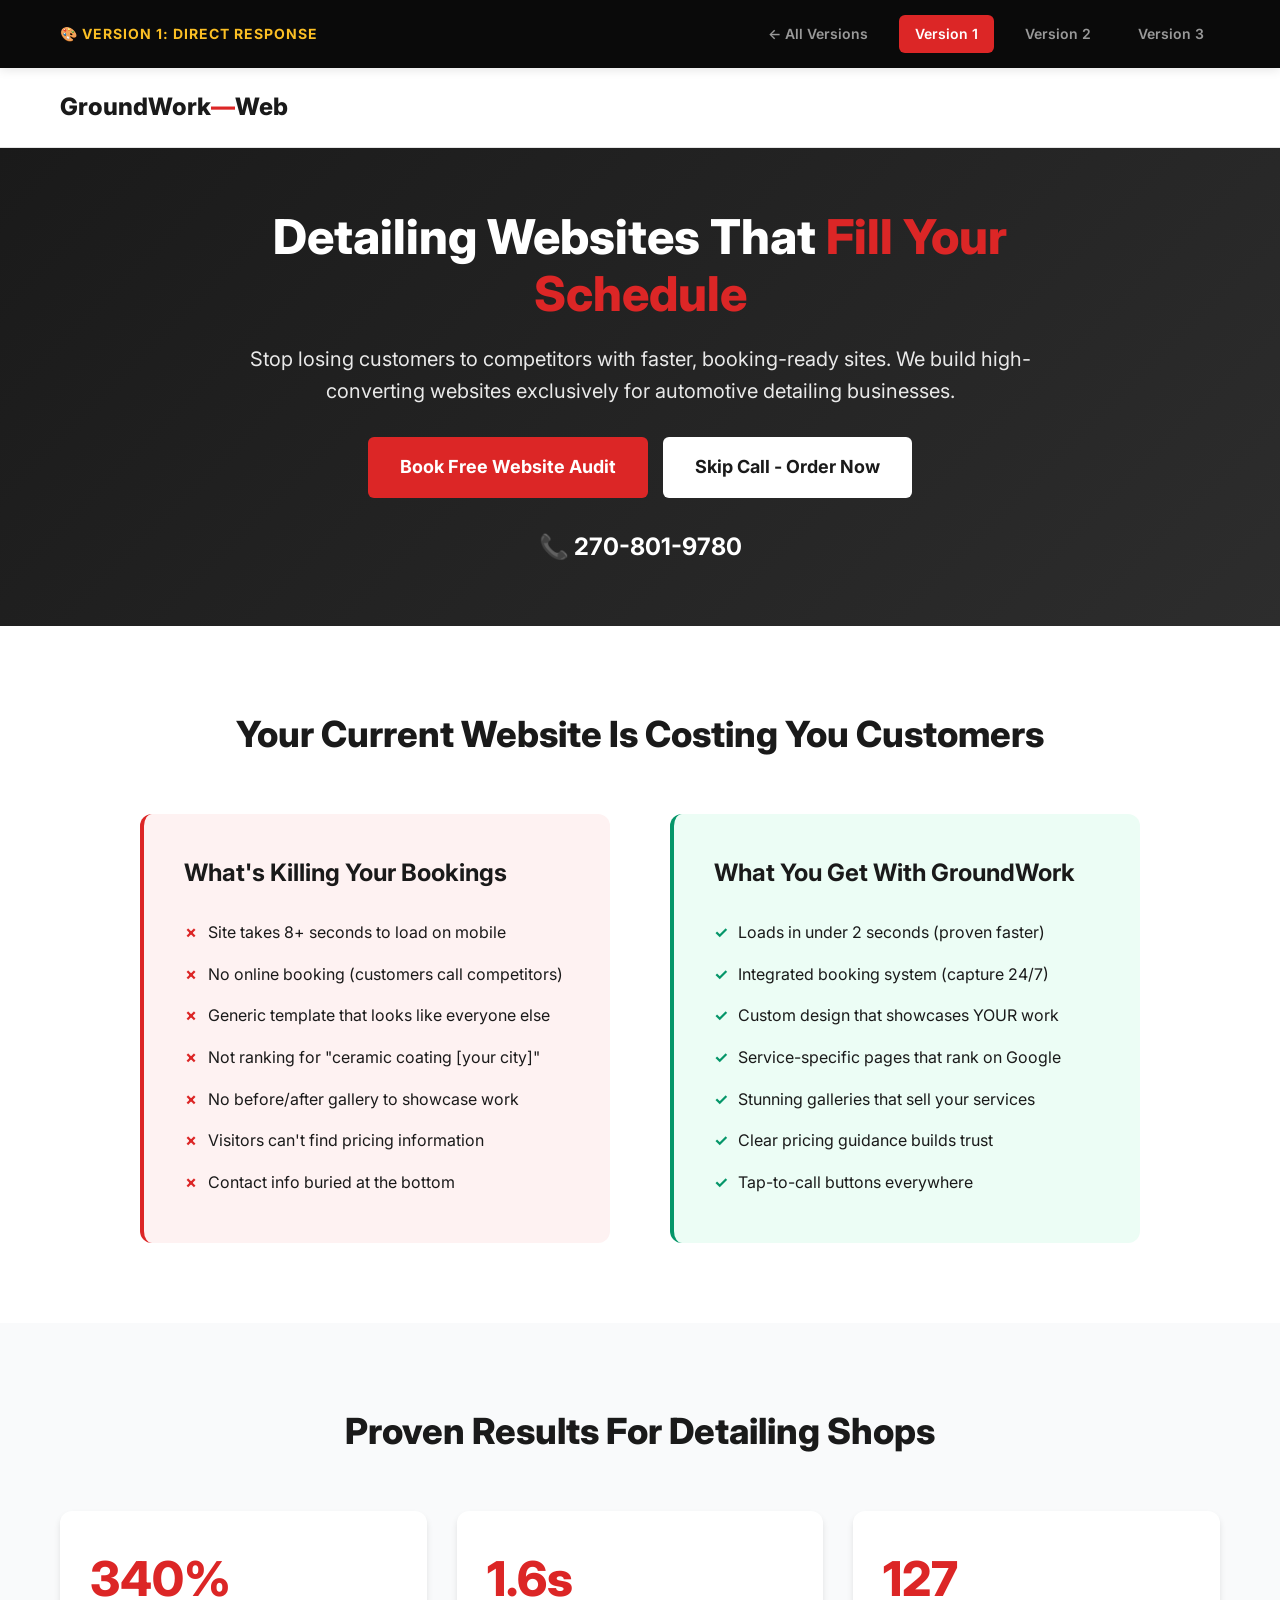
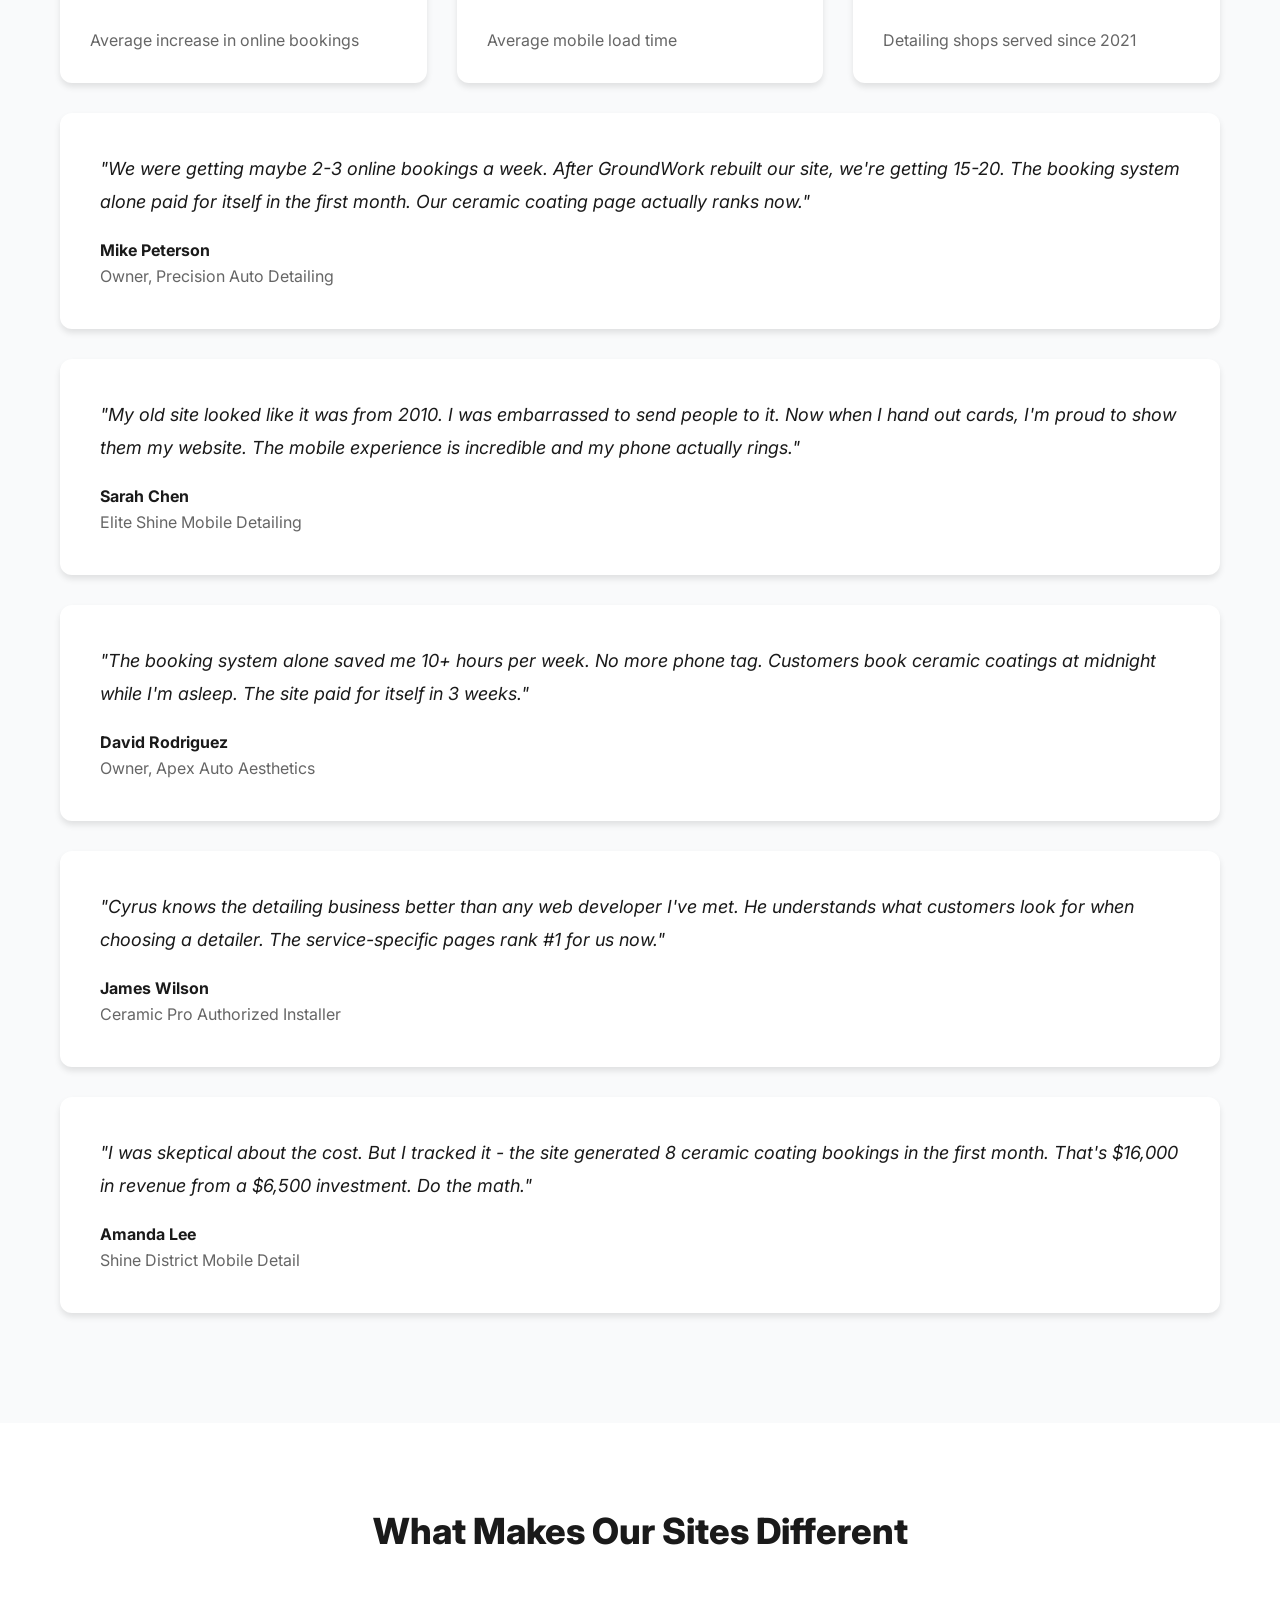
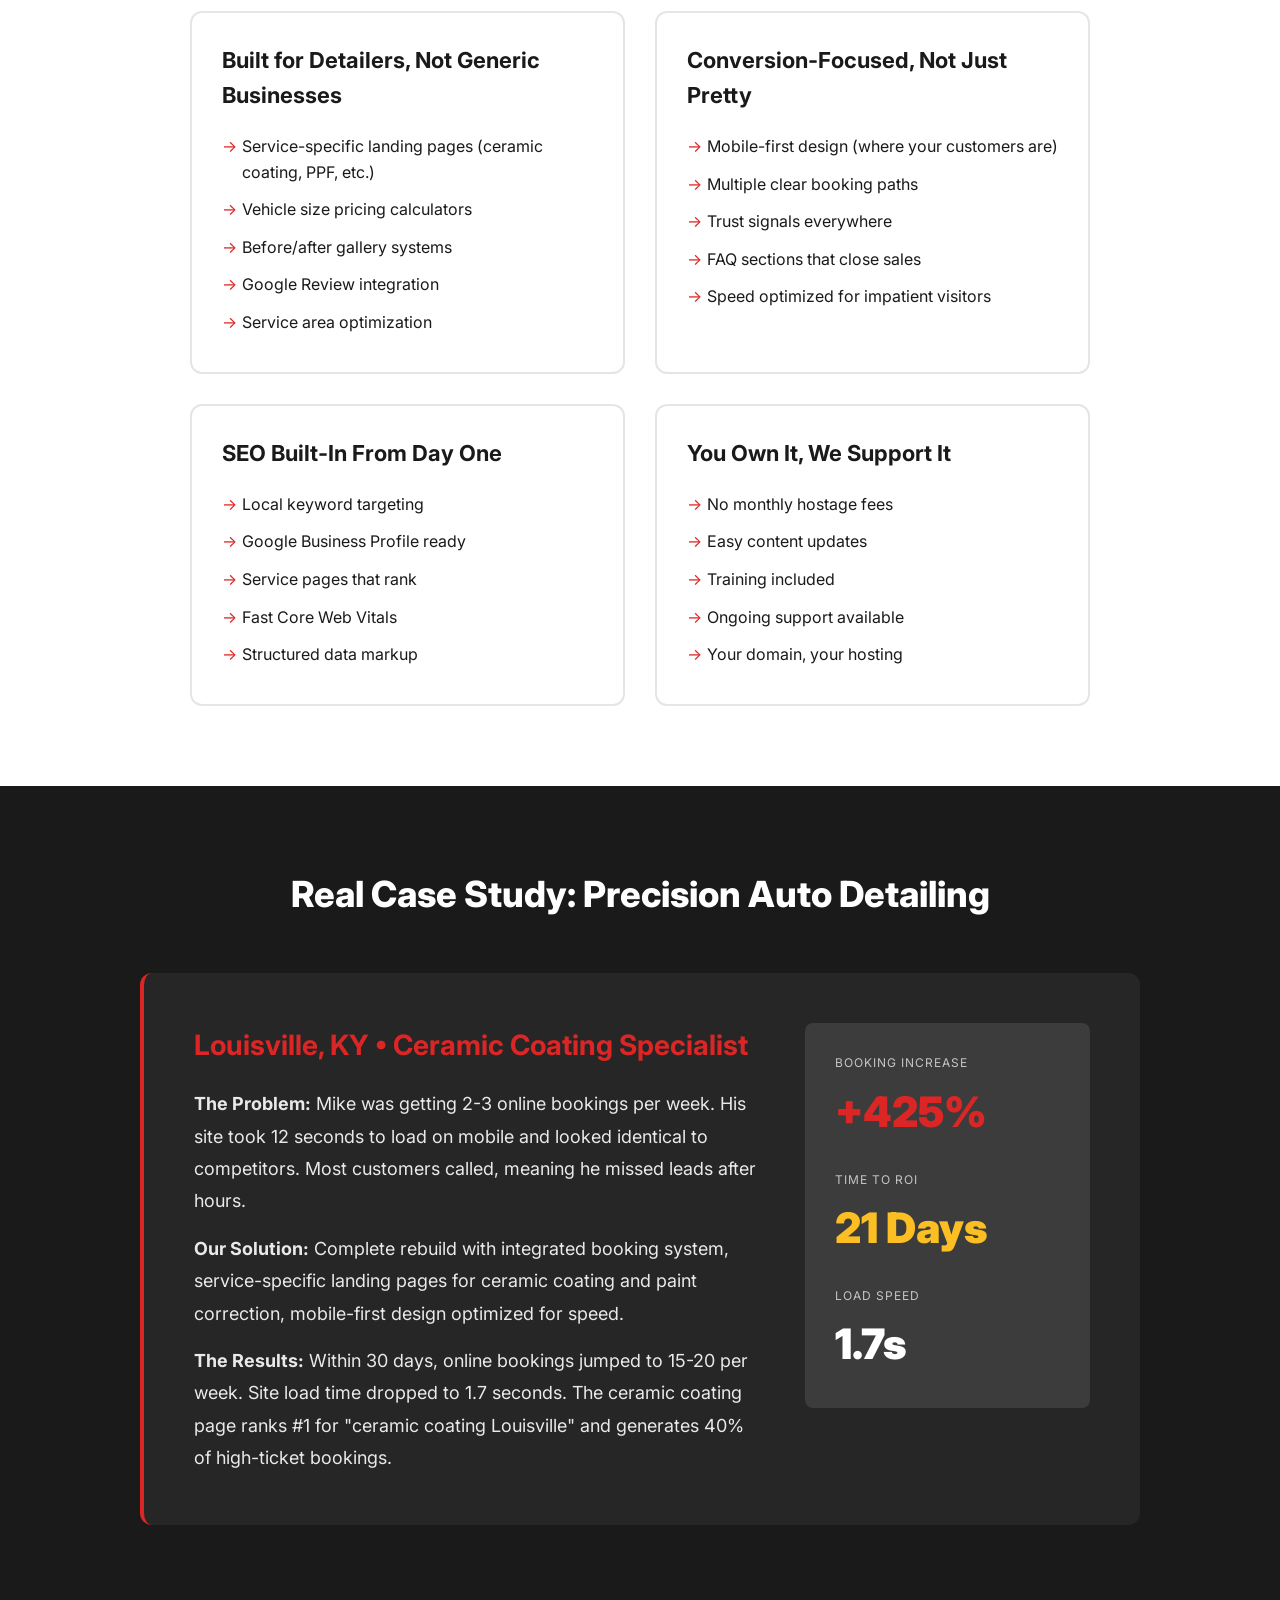
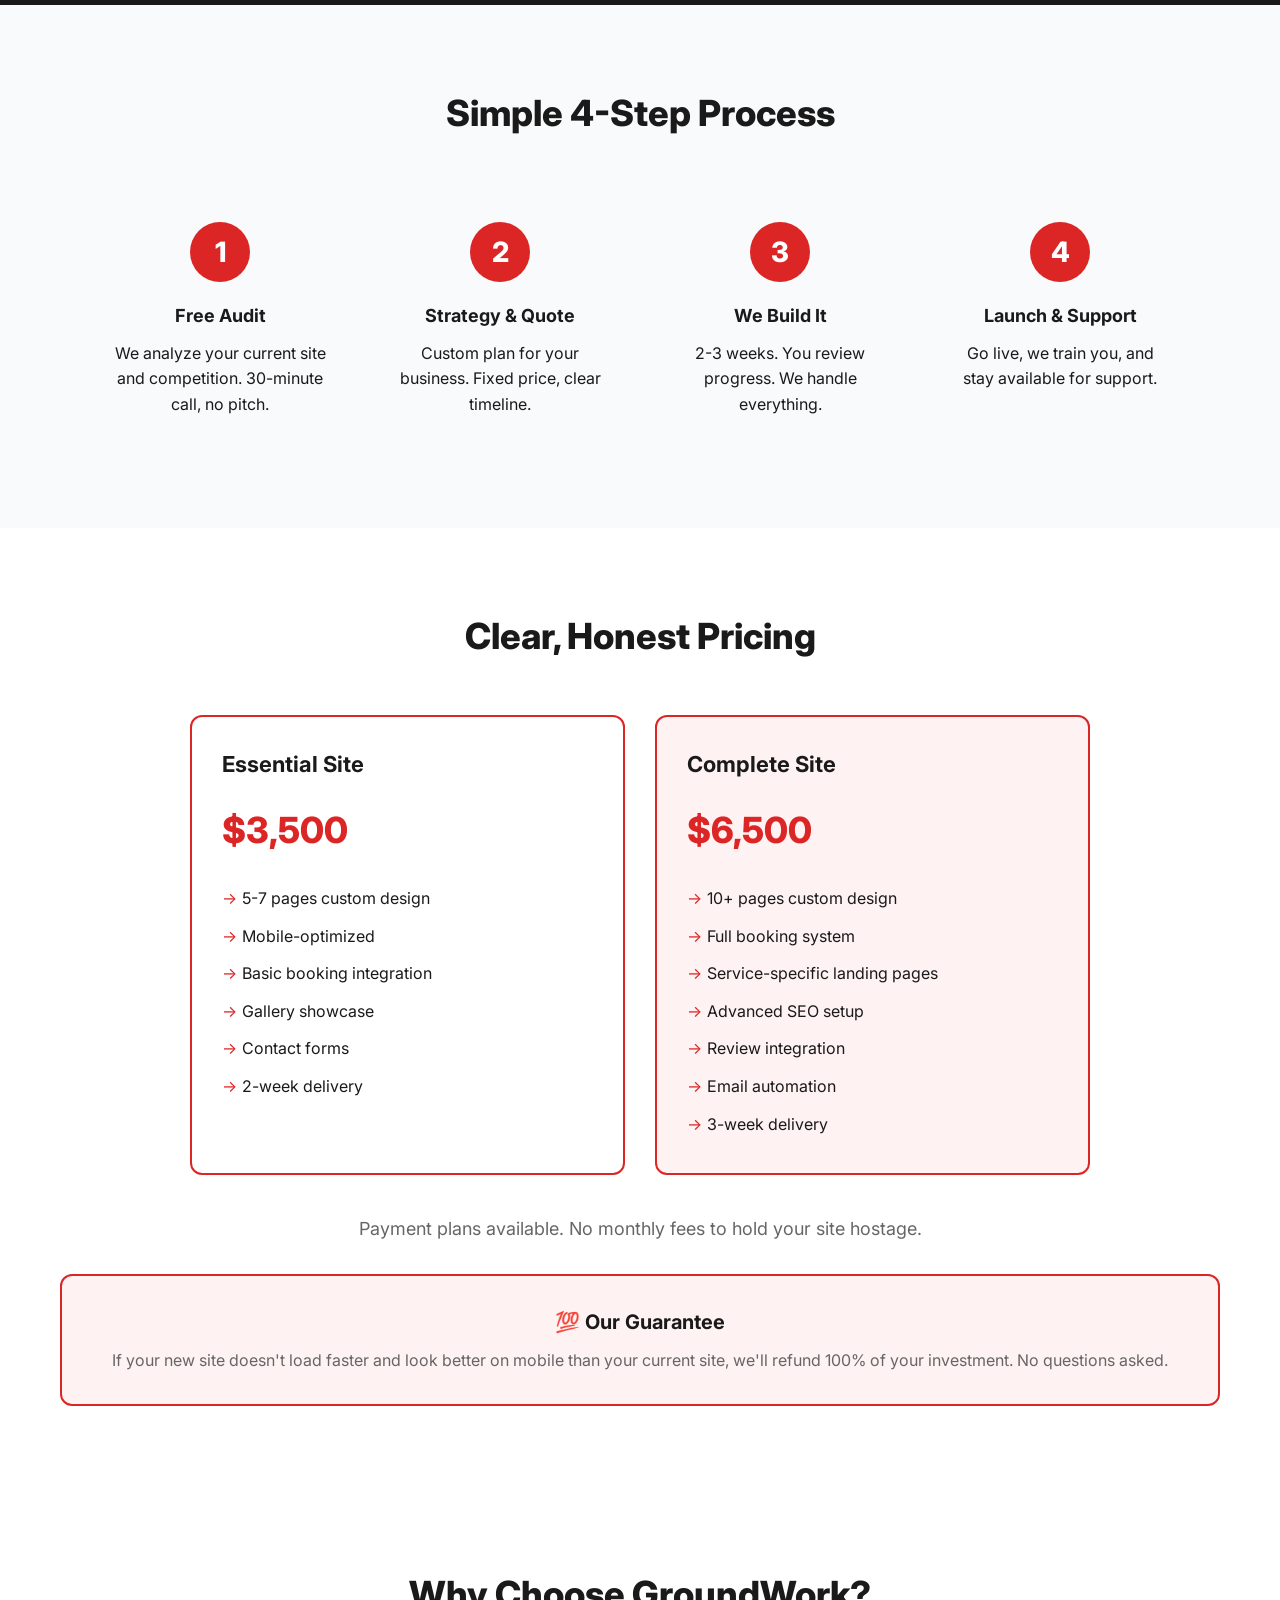
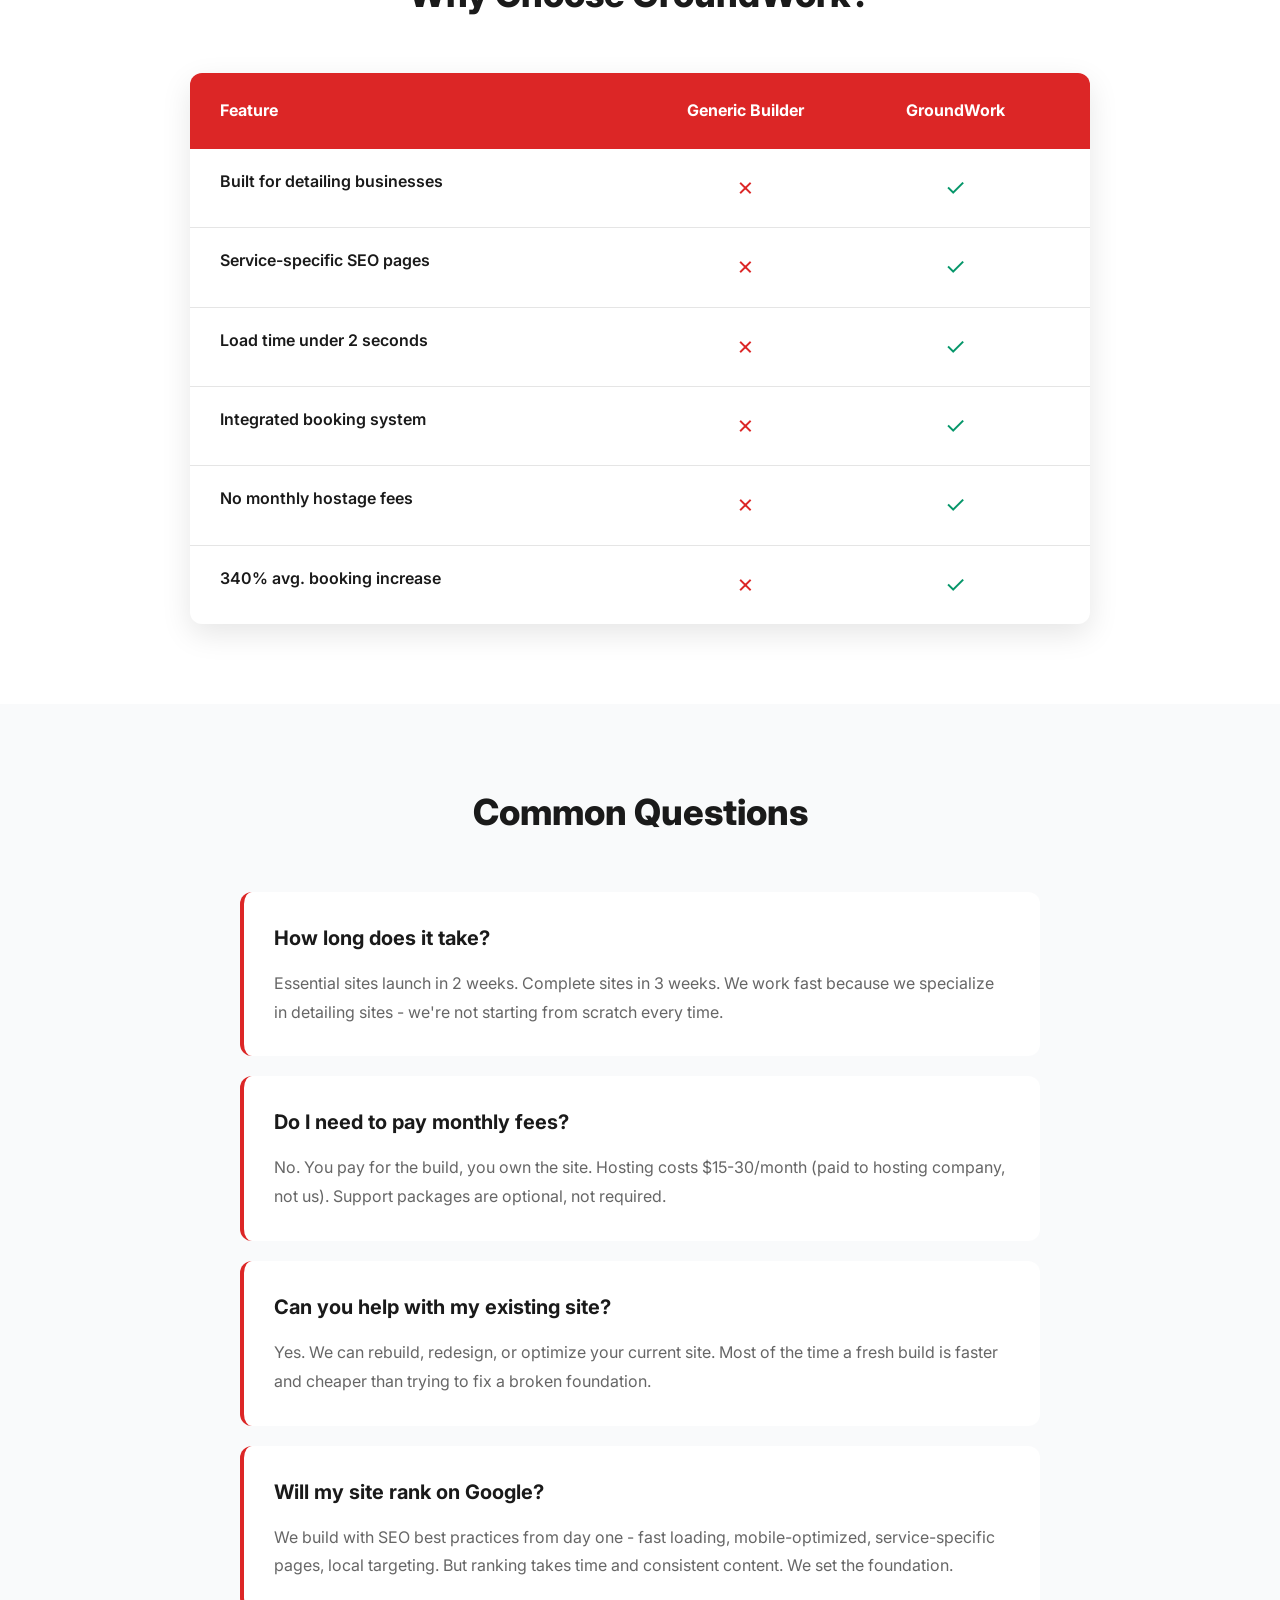
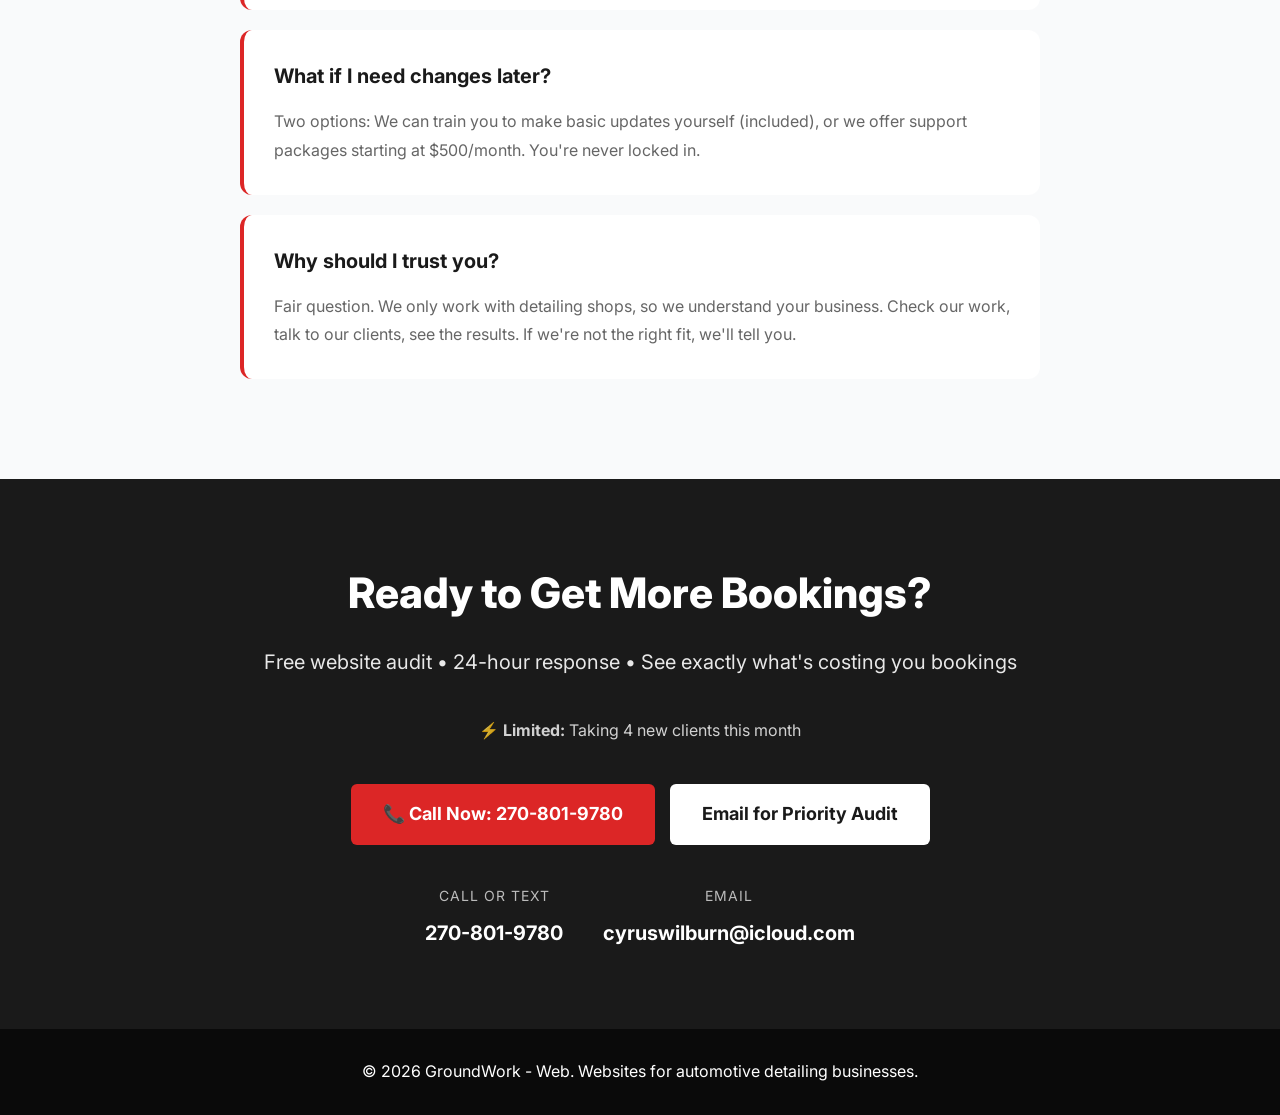
==== version1.html @ 47d6fbdb "Consolidate all three versions on main branch with navigation - Version selector landing page + vers" ====
<!DOCTYPE html>
<html lang="en">
<head>
    <meta charset="UTF-8">
    <meta name="viewport" content="width=device-width, initial-scale=1.0">
    <meta name="description" content="High-converting websites for automotive detailing businesses. Get more bookings, not just a pretty site. Proven results for detailing shops.">
    <title>GroundWork - Web | Websites That Fill Your Detailing Schedule</title>
    <link rel="preconnect" href="https://fonts.googleapis.com">
    <link rel="preconnect" href="https://fonts.gstatic.com" crossorigin>
    <link href="https://fonts.googleapis.com/css2?family=Inter:wght@400;600;700;800&display=swap" rel="stylesheet">
    <style>
        * {
            margin: 0;
            padding: 0;
            box-sizing: border-box;
        }
        
        body {
            font-family: 'Inter', -apple-system, BlinkMacSystemFont, sans-serif;
            line-height: 1.6;
            color: #1a1a1a;
            background: #ffffff;
        }
        
        .version-nav {
            background: #0a0a0a;
            padding: 15px 0;
            position: sticky;
            top: 0;
            z-index: 2000;
            box-shadow: 0 2px 10px rgba(0,0,0,0.1);
        }
        
        .version-nav-content {
            max-width: 1200px;
            margin: 0 auto;
            padding: 0 20px;
            display: flex;
            justify-content: space-between;
            align-items: center;
            flex-wrap: wrap;
            gap: 15px;
        }
        
        .version-label {
            color: #fbbf24;
            font-size: 14px;
            font-weight: 700;
            text-transform: uppercase;
            letter-spacing: 1px;
        }
        
        .version-links {
            display: flex;
            gap: 15px;
            flex-wrap: wrap;
        }
        
        .version-link {
            color: #999;
            text-decoration: none;
            font-size: 14px;
            font-weight: 600;
            padding: 8px 16px;
            border-radius: 6px;
            transition: all 0.2s;
        }
        
        .version-link:hover {
            color: white;
            background: rgba(255,255,255,0.1);
        }
        
        .version-link.active {
            color: white;
            background: #dc2626;
        }
        
        .container {
            max-width: 1200px;
            margin: 0 auto;
            padding: 0 20px;
        }
        
        .header {
            padding: 20px 0;
            border-bottom: 1px solid #e5e5e5;
        }
        
        .logo {
            font-size: 24px;
            font-weight: 800;
            color: #1a1a1a;
        }
        
        .logo span {
            color: #dc2626;
        }
        
        .hero {
            padding: 60px 0;
            background: linear-gradient(135deg, #1a1a1a 0%, #2d2d2d 100%);
            color: white;
        }
        
        .hero-content {
            max-width: 800px;
            margin: 0 auto;
            text-align: center;
        }
        
        .hero h1 {
            font-size: 48px;
            font-weight: 800;
            line-height: 1.2;
            margin-bottom: 20px;
        }
        
        .hero .highlight {
            color: #dc2626;
        }
        
        .hero p {
            font-size: 20px;
            margin-bottom: 30px;
            opacity: 0.9;
        }
        
        .cta-group {
            display: flex;
            gap: 15px;
            justify-content: center;
            flex-wrap: wrap;
            margin-bottom: 30px;
        }
        
        .btn {
            display: inline-block;
            padding: 16px 32px;
            font-size: 18px;
            font-weight: 700;
            text-decoration: none;
            border-radius: 6px;
            transition: transform 0.2s, box-shadow 0.2s;
            border: none;
            cursor: pointer;
        }
        
        .btn:hover {
            transform: translateY(-2px);
            box-shadow: 0 10px 25px rgba(0,0,0,0.2);
        }
        
        .btn-primary {
            background: #dc2626;
            color: white;
        }
        
        .btn-secondary {
            background: white;
            color: #1a1a1a;
        }
        
        .phone-cta {
            font-size: 24px;
            font-weight: 700;
            color: white;
            text-decoration: none;
            display: inline-flex;
            align-items: center;
            gap: 10px;
        }
        
        .phone-cta:hover {
            color: #dc2626;
        }
        
        .section {
            padding: 80px 0;
        }
        
        .section-gray {
            background: #f9fafb;
        }
        
        .section-title {
            font-size: 36px;
            font-weight: 800;
            text-align: center;
            margin-bottom: 50px;
        }
        
        .problem-outcome {
            display: grid;
            grid-template-columns: 1fr 1fr;
            gap: 60px;
            max-width: 1000px;
            margin: 0 auto;
        }
        
        .problem, .outcome {
            padding: 40px;
            border-radius: 12px;
        }
        
        .problem {
            background: #fef2f2;
            border-left: 4px solid #dc2626;
        }
        
        .outcome {
            background: #ecfdf5;
            border-left: 4px solid #059669;
        }
        
        .problem h3, .outcome h3 {
            font-size: 24px;
            margin-bottom: 20px;
        }
        
        .problem ul, .outcome ul {
            list-style: none;
        }
        
        .problem li, .outcome li {
            padding: 8px 0 8px 24px;
            position: relative;
        }
        
        .problem li:before {
            content: "✗";
            position: absolute;
            left: 0;
            color: #dc2626;
            font-weight: 700;
        }
        
        .outcome li:before {
            content: "✓";
            position: absolute;
            left: 0;
            color: #059669;
            font-weight: 700;
        }
        
        .proof-grid {
            display: grid;
            grid-template-columns: repeat(3, 1fr);
            gap: 30px;
        }
        
        .proof-card {
            background: white;
            padding: 30px;
            border-radius: 12px;
            box-shadow: 0 4px 6px rgba(0,0,0,0.1);
        }
        
        .proof-stat {
            font-size: 48px;
            font-weight: 800;
            color: #dc2626;
            margin-bottom: 10px;
        }
        
        .proof-label {
            font-size: 16px;
            color: #666;
        }
        
        .testimonial {
            background: white;
            padding: 40px;
            border-radius: 12px;
            margin: 30px 0;
            box-shadow: 0 4px 6px rgba(0,0,0,0.1);
        }
        
        .testimonial-text {
            font-size: 18px;
            font-style: italic;
            margin-bottom: 20px;
            line-height: 1.8;
        }
        
        .testimonial-author {
            font-weight: 700;
        }
        
        .testimonial-role {
            color: #666;
        }
        
        .service-grid {
            display: grid;
            grid-template-columns: repeat(2, 1fr);
            gap: 30px;
            max-width: 900px;
            margin: 0 auto;
        }
        
        .service-item {
            padding: 30px;
            background: white;
            border-radius: 12px;
            border: 2px solid #e5e5e5;
        }
        
        .service-item h3 {
            font-size: 22px;
            margin-bottom: 15px;
        }
        
        .service-item ul {
            list-style: none;
        }
        
        .service-item li {
            padding: 6px 0 6px 20px;
            position: relative;
        }
        
        .service-item li:before {
            content: "→";
            position: absolute;
            left: 0;
            color: #dc2626;
        }
        
        .process {
            display: grid;
            grid-template-columns: repeat(4, 1fr);
            gap: 20px;
            max-width: 1100px;
            margin: 0 auto;
        }
        
        .process-step {
            text-align: center;
            padding: 30px 20px;
        }
        
        .process-number {
            width: 60px;
            height: 60px;
            background: #dc2626;
            color: white;
            border-radius: 50%;
            display: flex;
            align-items: center;
            justify-content: center;
            font-size: 28px;
            font-weight: 800;
            margin: 0 auto 20px;
        }
        
        .process-step h4 {
            font-size: 18px;
            margin-bottom: 10px;
        }
        
        .faq {
            max-width: 800px;
            margin: 0 auto;
        }
        
        .faq-item {
            background: white;
            padding: 30px;
            margin-bottom: 20px;
            border-radius: 12px;
            border-left: 4px solid #dc2626;
        }
        
        .faq-question {
            font-size: 20px;
            font-weight: 700;
            margin-bottom: 15px;
        }
        
        .faq-answer {
            color: #666;
            line-height: 1.8;
        }
        
        .final-cta {
            background: #1a1a1a;
            color: white;
            text-align: center;
            padding: 80px 20px;
        }
        
        .final-cta h2 {
            font-size: 42px;
            font-weight: 800;
            margin-bottom: 20px;
        }
        
        .final-cta p {
            font-size: 20px;
            margin-bottom: 40px;
            opacity: 0.9;
        }
        
        .contact-options {
            display: flex;
            gap: 40px;
            justify-content: center;
            flex-wrap: wrap;
            margin-top: 40px;
        }
        
        .contact-option {
            text-align: center;
        }
        
        .contact-option-label {
            font-size: 14px;
            text-transform: uppercase;
            letter-spacing: 1px;
            opacity: 0.7;
            margin-bottom: 10px;
        }
        
        .contact-option-value {
            font-size: 20px;
            font-weight: 700;
        }
        
        .contact-option-value a {
            color: white;
            text-decoration: none;
        }
        
        .contact-option-value a:hover {
            color: #dc2626;
        }
        
        footer {
            background: #0a0a0a;
            color: white;
            text-align: center;
            padding: 30px 20px;
        }
        
        @media (max-width: 768px) {
            .hero h1 {
                font-size: 32px;
            }
            
            .hero p {
                font-size: 18px;
            }
            
            .problem-outcome {
                grid-template-columns: 1fr;
                gap: 30px;
            }
            
            .proof-grid {
                grid-template-columns: 1fr;
            }
            
            .service-grid {
                grid-template-columns: 1fr;
            }
            
            .process {
                grid-template-columns: 1fr;
            }
            
            .cta-group {
                flex-direction: column;
            }
            
            .btn {
                width: 100%;
            }
            
            .phone-cta {
                font-size: 20px;
            }
            
            .contact-options {
                flex-direction: column;
                gap: 30px;
            }
        }
    </style>
</head>
<body>
    <nav class="version-nav">
        <div class="version-nav-content">
            <div class="version-label">🎨 Version 1: Direct Response</div>
            <div class="version-links">
                <a href="index.html" class="version-link">← All Versions</a>
                <a href="version1.html" class="version-link active">Version 1</a>
                <a href="version2.html" class="version-link">Version 2</a>
                <a href="version3.html" class="version-link">Version 3</a>
            </div>
        </div>
    </nav>
    
    <header class="header">
        <div class="container">
            <div class="logo">GroundWork<span>—</span>Web</div>
        </div>
    </header>

    <section class="hero">
        <div class="hero-content">
            <h1>Detailing Websites That <span class="highlight">Fill Your Schedule</span></h1>
            <p>Stop losing customers to competitors with faster, booking-ready sites. We build high-converting websites exclusively for automotive detailing businesses.</p>
            
            <div class="cta-group">
                <a href="#contact" class="btn btn-primary">Book Free Website Audit</a>
                <a href="#pricing" class="btn btn-secondary">Skip Call - Order Now</a>
            </div>
            
            <a href="tel:2708019780" class="phone-cta">
                📞 270-801-9780
            </a>
        </div>
    </section>

    <section class="section">
        <div class="container">
            <h2 class="section-title">Your Current Website Is Costing You Customers</h2>
            <div class="problem-outcome">
                <div class="problem">
                    <h3>What's Killing Your Bookings</h3>
                    <ul>
                        <li>Site takes 8+ seconds to load on mobile</li>
                        <li>No online booking (customers call competitors)</li>
                        <li>Generic template that looks like everyone else</li>
                        <li>Not ranking for "ceramic coating [your city]"</li>
                        <li>No before/after gallery to showcase work</li>
                        <li>Visitors can't find pricing information</li>
                        <li>Contact info buried at the bottom</li>
                    </ul>
                </div>
                <div class="outcome">
                    <h3>What You Get With GroundWork</h3>
                    <ul>
                        <li>Loads in under 2 seconds (proven faster)</li>
                        <li>Integrated booking system (capture 24/7)</li>
                        <li>Custom design that showcases YOUR work</li>
                        <li>Service-specific pages that rank on Google</li>
                        <li>Stunning galleries that sell your services</li>
                        <li>Clear pricing guidance builds trust</li>
                        <li>Tap-to-call buttons everywhere</li>
                    </ul>
                </div>
            </div>
        </div>
    </section>

    <section class="section section-gray">
        <div class="container">
            <h2 class="section-title">Proven Results For Detailing Shops</h2>
            <div class="proof-grid">
                <div class="proof-card">
                    <div class="proof-stat">340%</div>
                    <div class="proof-label">Average increase in online bookings</div>
                </div>
                <div class="proof-card">
                    <div class="proof-stat">1.6s</div>
                    <div class="proof-label">Average mobile load time</div>
                </div>
                <div class="proof-card">
                    <div class="proof-stat">127</div>
                    <div class="proof-label">Detailing shops served since 2021</div>
                </div>
            </div>
            
            <div class="testimonial">
                <div class="testimonial-text">
                    "We were getting maybe 2-3 online bookings a week. After GroundWork rebuilt our site, we're getting 15-20. The booking system alone paid for itself in the first month. Our ceramic coating page actually ranks now."
                </div>
                <div class="testimonial-author">Mike Peterson</div>
                <div class="testimonial-role">Owner, Precision Auto Detailing</div>
            </div>
            
            <div class="testimonial">
                <div class="testimonial-text">
                    "My old site looked like it was from 2010. I was embarrassed to send people to it. Now when I hand out cards, I'm proud to show them my website. The mobile experience is incredible and my phone actually rings."
                </div>
                <div class="testimonial-author">Sarah Chen</div>
                <div class="testimonial-role">Elite Shine Mobile Detailing</div>
            </div>
            
            <div class="testimonial">
                <div class="testimonial-text">
                    "The booking system alone saved me 10+ hours per week. No more phone tag. Customers book ceramic coatings at midnight while I'm asleep. The site paid for itself in 3 weeks."
                </div>
                <div class="testimonial-author">David Rodriguez</div>
                <div class="testimonial-role">Owner, Apex Auto Aesthetics</div>
            </div>
            
            <div class="testimonial">
                <div class="testimonial-text">
                    "Cyrus knows the detailing business better than any web developer I've met. He understands what customers look for when choosing a detailer. The service-specific pages rank #1 for us now."
                </div>
                <div class="testimonial-author">James Wilson</div>
                <div class="testimonial-role">Ceramic Pro Authorized Installer</div>
            </div>
            
            <div class="testimonial">
                <div class="testimonial-text">
                    "I was skeptical about the cost. But I tracked it - the site generated 8 ceramic coating bookings in the first month. That's $16,000 in revenue from a $6,500 investment. Do the math."
                </div>
                <div class="testimonial-author">Amanda Lee</div>
                <div class="testimonial-role">Shine District Mobile Detail</div>
            </div>
        </div>
    </section>

    <section class="section">
        <div class="container">
            <h2 class="section-title">What Makes Our Sites Different</h2>
            <div class="service-grid">
                <div class="service-item">
                    <h3>Built for Detailers, Not Generic Businesses</h3>
                    <ul>
                        <li>Service-specific landing pages (ceramic coating, PPF, etc.)</li>
                        <li>Vehicle size pricing calculators</li>
                        <li>Before/after gallery systems</li>
                        <li>Google Review integration</li>
                        <li>Service area optimization</li>
                    </ul>
                </div>
                <div class="service-item">
                    <h3>Conversion-Focused, Not Just Pretty</h3>
                    <ul>
                        <li>Mobile-first design (where your customers are)</li>
                        <li>Multiple clear booking paths</li>
                        <li>Trust signals everywhere</li>
                        <li>FAQ sections that close sales</li>
                        <li>Speed optimized for impatient visitors</li>
                    </ul>
                </div>
                <div class="service-item">
                    <h3>SEO Built-In From Day One</h3>
                    <ul>
                        <li>Local keyword targeting</li>
                        <li>Google Business Profile ready</li>
                        <li>Service pages that rank</li>
                        <li>Fast Core Web Vitals</li>
                        <li>Structured data markup</li>
                    </ul>
                </div>
                <div class="service-item">
                    <h3>You Own It, We Support It</h3>
                    <ul>
                        <li>No monthly hostage fees</li>
                        <li>Easy content updates</li>
                        <li>Training included</li>
                        <li>Ongoing support available</li>
                        <li>Your domain, your hosting</li>
                    </ul>
                </div>
            </div>
        </div>
    </section>

    <section class="section" style="background: #1a1a1a; color: white;">
        <div class="container">
            <h2 class="section-title" style="color: white;">Real Case Study: Precision Auto Detailing</h2>
            <div style="max-width: 1000px; margin: 0 auto;">
                <div style="background: rgba(255,255,255,0.05); padding: 50px; border-radius: 12px; border-left: 4px solid #dc2626;">
                    <div style="display: grid; grid-template-columns: 2fr 1fr; gap: 40px; align-items: start;">
                        <div>
                            <h3 style="font-size: 28px; margin-bottom: 20px; color: #dc2626;">Louisville, KY • Ceramic Coating Specialist</h3>
                            <p style="font-size: 18px; line-height: 1.8; margin-bottom: 15px; opacity: 0.9;">
                                <strong style="color: white;">The Problem:</strong> Mike was getting 2-3 online bookings per week. His site took 12 seconds to load on mobile and looked identical to competitors. Most customers called, meaning he missed leads after hours.
                            </p>
                            <p style="font-size: 18px; line-height: 1.8; margin-bottom: 15px; opacity: 0.9;">
                                <strong style="color: white;">Our Solution:</strong> Complete rebuild with integrated booking system, service-specific landing pages for ceramic coating and paint correction, mobile-first design optimized for speed.
                            </p>
                            <p style="font-size: 18px; line-height: 1.8; opacity: 0.9;">
                                <strong style="color: white;">The Results:</strong> Within 30 days, online bookings jumped to 15-20 per week. Site load time dropped to 1.7 seconds. The ceramic coating page ranks #1 for "ceramic coating Louisville" and generates 40% of high-ticket bookings.
                            </p>
                        </div>
                        <div style="background: rgba(255,255,255,0.1); padding: 30px; border-radius: 8px;">
                            <div style="margin-bottom: 25px;">
                                <div style="font-size: 12px; opacity: 0.7; text-transform: uppercase; letter-spacing: 1px; margin-bottom: 5px;">Booking Increase</div>
                                <div style="font-size: 42px; font-weight: 900; color: #dc2626;">+425%</div>
                            </div>
                            <div style="margin-bottom: 25px;">
                                <div style="font-size: 12px; opacity: 0.7; text-transform: uppercase; letter-spacing: 1px; margin-bottom: 5px;">Time to ROI</div>
                                <div style="font-size: 42px; font-weight: 900; color: #fbbf24;">21 Days</div>
                            </div>
                            <div>
                                <div style="font-size: 12px; opacity: 0.7; text-transform: uppercase; letter-spacing: 1px; margin-bottom: 5px;">Load Speed</div>
                                <div style="font-size: 42px; font-weight: 900;">1.7s</div>
                            </div>
                        </div>
                    </div>
                </div>
            </div>
        </div>
    </section>

    <section class="section section-gray">
        <div class="container">
            <h2 class="section-title">Simple 4-Step Process</h2>
            <div class="process">
                <div class="process-step">
                    <div class="process-number">1</div>
                    <h4>Free Audit</h4>
                    <p>We analyze your current site and competition. 30-minute call, no pitch.</p>
                </div>
                <div class="process-step">
                    <div class="process-number">2</div>
                    <h4>Strategy & Quote</h4>
                    <p>Custom plan for your business. Fixed price, clear timeline.</p>
                </div>
                <div class="process-step">
                    <div class="process-number">3</div>
                    <h4>We Build It</h4>
                    <p>2-3 weeks. You review progress. We handle everything.</p>
                </div>
                <div class="process-step">
                    <div class="process-number">4</div>
                    <h4>Launch & Support</h4>
                    <p>Go live, we train you, and stay available for support.</p>
                </div>
            </div>
        </div>
    </section>

    <section class="section" id="pricing">
        <div class="container">
            <h2 class="section-title">Clear, Honest Pricing</h2>
            <div class="service-grid">
                <div class="service-item" style="border-color: #dc2626;">
                    <h3>Essential Site</h3>
                    <div style="font-size: 36px; font-weight: 800; color: #dc2626; margin: 20px 0;">$3,500</div>
                    <ul>
                        <li>5-7 pages custom design</li>
                        <li>Mobile-optimized</li>
                        <li>Basic booking integration</li>
                        <li>Gallery showcase</li>
                        <li>Contact forms</li>
                        <li>2-week delivery</li>
                    </ul>
                </div>
                <div class="service-item" style="border-color: #dc2626; background: #fef2f2;">
                    <h3>Complete Site</h3>
                    <div style="font-size: 36px; font-weight: 800; color: #dc2626; margin: 20px 0;">$6,500</div>
                    <ul>
                        <li>10+ pages custom design</li>
                        <li>Full booking system</li>
                        <li>Service-specific landing pages</li>
                        <li>Advanced SEO setup</li>
                        <li>Review integration</li>
                        <li>Email automation</li>
                        <li>3-week delivery</li>
                    </ul>
                </div>
            </div>
            <p style="text-align: center; margin-top: 40px; font-size: 18px; color: #666;">
                Payment plans available. No monthly fees to hold your site hostage.
            </p>
            <div style="text-align: center; margin-top: 30px; padding: 30px; background: #fef2f2; border-radius: 12px; border: 2px solid #dc2626;">
                <div style="font-size: 20px; font-weight: 700; margin-bottom: 10px;">💯 Our Guarantee</div>
                <div style="font-size: 16px; color: #666;">
                    If your new site doesn't load faster and look better on mobile than your current site, we'll refund 100% of your investment. No questions asked.
                </div>
            </div>
        </div>
    </section>

    <section class="section">
        <div class="container">
            <h2 class="section-title">Why Choose GroundWork?</h2>
            <div style="max-width: 900px; margin: 0 auto; background: white; border-radius: 12px; overflow: hidden; box-shadow: 0 10px 30px rgba(0,0,0,0.1);">
                <div style="display: grid; grid-template-columns: 2fr 1fr 1fr; padding: 25px 30px; background: #dc2626; color: white; font-weight: 700;">
                    <div>Feature</div>
                    <div style="text-align: center;">Generic Builder</div>
                    <div style="text-align: center;">GroundWork</div>
                </div>
                <div style="display: grid; grid-template-columns: 2fr 1fr 1fr; padding: 20px 30px; border-bottom: 1px solid #e5e5e5;">
                    <div style="font-weight: 600;">Built for detailing businesses</div>
                    <div style="text-align: center; color: #dc2626; font-size: 24px;">✗</div>
                    <div style="text-align: center; color: #059669; font-size: 24px;">✓</div>
                </div>
                <div style="display: grid; grid-template-columns: 2fr 1fr 1fr; padding: 20px 30px; border-bottom: 1px solid #e5e5e5;">
                    <div style="font-weight: 600;">Service-specific SEO pages</div>
                    <div style="text-align: center; color: #dc2626; font-size: 24px;">✗</div>
                    <div style="text-align: center; color: #059669; font-size: 24px;">✓</div>
                </div>
                <div style="display: grid; grid-template-columns: 2fr 1fr 1fr; padding: 20px 30px; border-bottom: 1px solid #e5e5e5;">
                    <div style="font-weight: 600;">Load time under 2 seconds</div>
                    <div style="text-align: center; color: #dc2626; font-size: 24px;">✗</div>
                    <div style="text-align: center; color: #059669; font-size: 24px;">✓</div>
                </div>
                <div style="display: grid; grid-template-columns: 2fr 1fr 1fr; padding: 20px 30px; border-bottom: 1px solid #e5e5e5;">
                    <div style="font-weight: 600;">Integrated booking system</div>
                    <div style="text-align: center; color: #dc2626; font-size: 24px;">✗</div>
                    <div style="text-align: center; color: #059669; font-size: 24px;">✓</div>
                </div>
                <div style="display: grid; grid-template-columns: 2fr 1fr 1fr; padding: 20px 30px; border-bottom: 1px solid #e5e5e5;">
                    <div style="font-weight: 600;">No monthly hostage fees</div>
                    <div style="text-align: center; color: #dc2626; font-size: 24px;">✗</div>
                    <div style="text-align: center; color: #059669; font-size: 24px;">✓</div>
                </div>
                <div style="display: grid; grid-template-columns: 2fr 1fr 1fr; padding: 20px 30px;">
                    <div style="font-weight: 600;">340% avg. booking increase</div>
                    <div style="text-align: center; color: #dc2626; font-size: 24px;">✗</div>
                    <div style="text-align: center; color: #059669; font-size: 24px;">✓</div>
                </div>
            </div>
        </div>
    </section>

    <section class="section section-gray">
        <div class="container">
            <h2 class="section-title">Common Questions</h2>
            <div class="faq">
                <div class="faq-item">
                    <div class="faq-question">How long does it take?</div>
                    <div class="faq-answer">Essential sites launch in 2 weeks. Complete sites in 3 weeks. We work fast because we specialize in detailing sites - we're not starting from scratch every time.</div>
                </div>
                <div class="faq-item">
                    <div class="faq-question">Do I need to pay monthly fees?</div>
                    <div class="faq-answer">No. You pay for the build, you own the site. Hosting costs $15-30/month (paid to hosting company, not us). Support packages are optional, not required.</div>
                </div>
                <div class="faq-item">
                    <div class="faq-question">Can you help with my existing site?</div>
                    <div class="faq-answer">Yes. We can rebuild, redesign, or optimize your current site. Most of the time a fresh build is faster and cheaper than trying to fix a broken foundation.</div>
                </div>
                <div class="faq-item">
                    <div class="faq-question">Will my site rank on Google?</div>
                    <div class="faq-answer">We build with SEO best practices from day one - fast loading, mobile-optimized, service-specific pages, local targeting. But ranking takes time and consistent content. We set the foundation.</div>
                </div>
                <div class="faq-item">
                    <div class="faq-question">What if I need changes later?</div>
                    <div class="faq-answer">Two options: We can train you to make basic updates yourself (included), or we offer support packages starting at $500/month. You're never locked in.</div>
                </div>
                <div class="faq-item">
                    <div class="faq-question">Why should I trust you?</div>
                    <div class="faq-answer">Fair question. We only work with detailing shops, so we understand your business. Check our work, talk to our clients, see the results. If we're not the right fit, we'll tell you.</div>
                </div>
            </div>
        </div>
    </section>

    <section class="final-cta" id="contact">
        <div class="container">
            <h2>Ready to Get More Bookings?</h2>
            <p>Free website audit • 24-hour response • See exactly what's costing you bookings</p>
            <p style="font-size: 16px; margin-top: 10px; opacity: 0.8;"><strong>⚡ Limited:</strong> Taking 4 new clients this month</p>
            
            <div class="cta-group">
                <a href="tel:2708019780" class="btn btn-primary">📞 Call Now: 270-801-9780</a>
                <a href="mailto:cyruswilburn@icloud.com?subject=Free Website Audit - Priority" class="btn btn-secondary">Email for Priority Audit</a>
            </div>
            
            <div class="contact-options">
                <div class="contact-option">
                    <div class="contact-option-label">Call or Text</div>
                    <div class="contact-option-value"><a href="tel:2708019780">270-801-9780</a></div>
                </div>
                <div class="contact-option">
                    <div class="contact-option-label">Email</div>
                    <div class="contact-option-value"><a href="mailto:cyruswilburn@icloud.com">cyruswilburn@icloud.com</a></div>
                </div>
            </div>
        </div>
    </section>

    <footer>
        <div class="container">
            <p>&copy; 2026 GroundWork - Web. Websites for automotive detailing businesses.</p>
        </div>
    </footer>
</body>
</html>
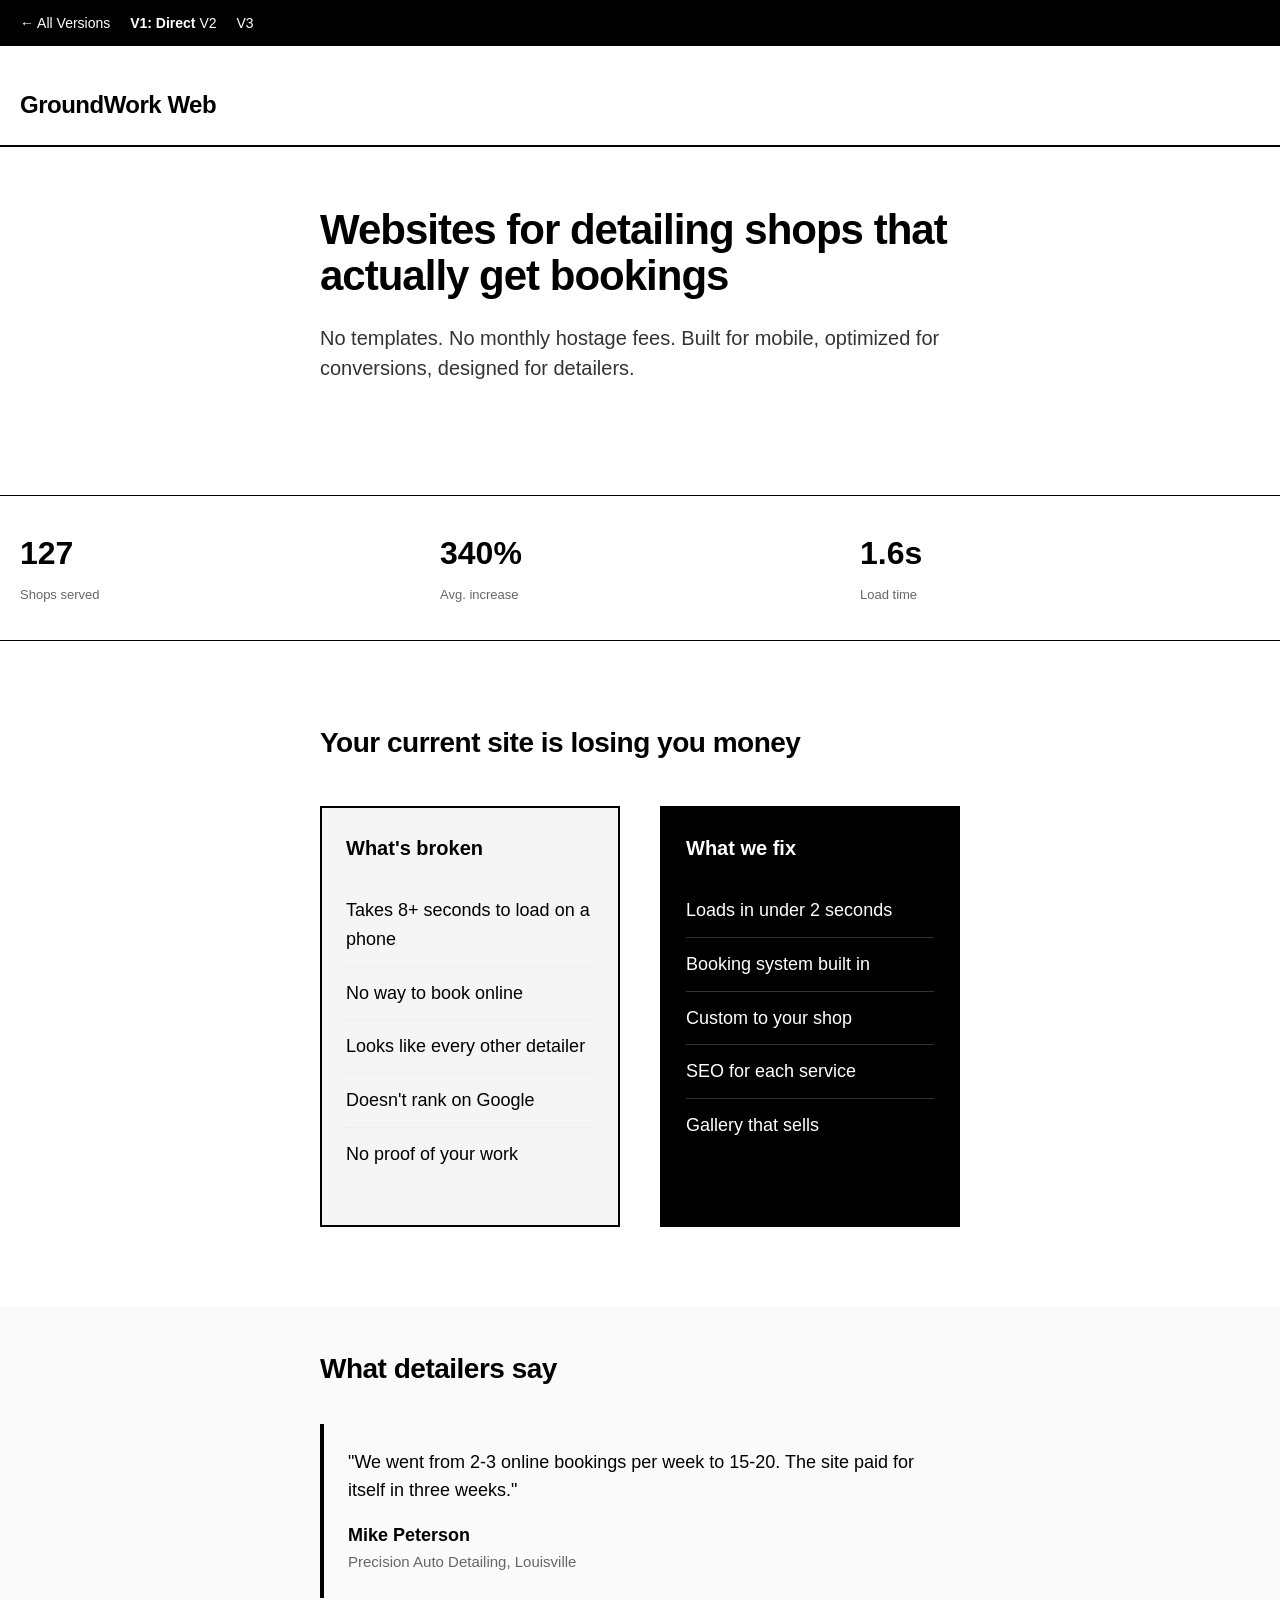
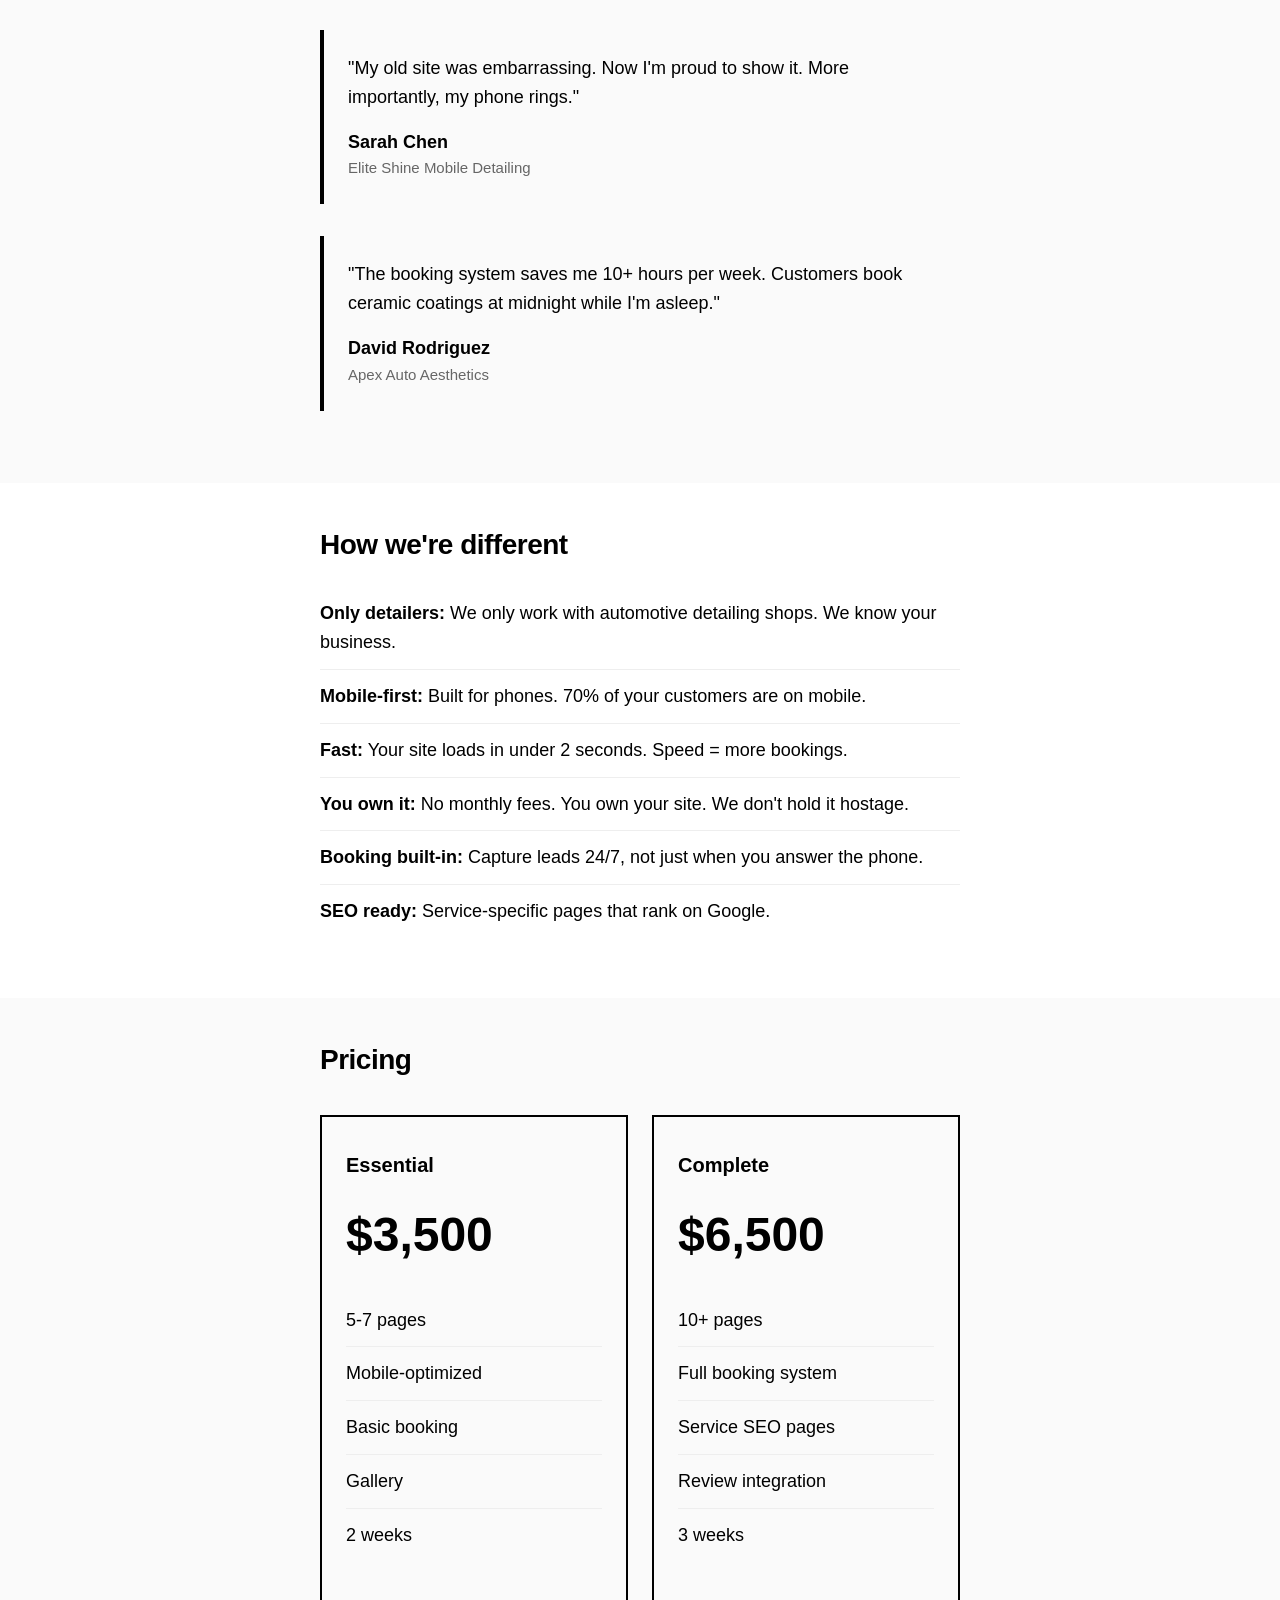
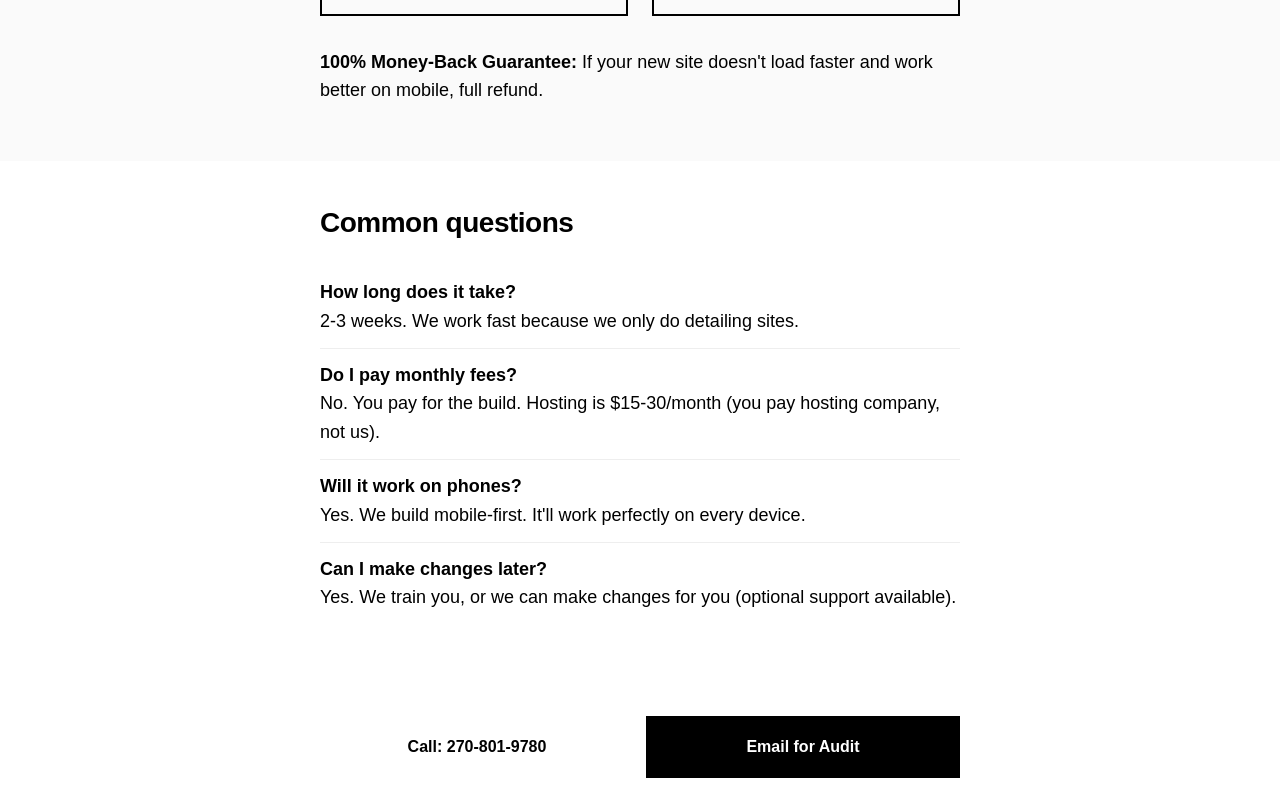
==== commit 592a5401: "COMPLETE REDESIGN: Real mobile-first, no AI slop, authentic design - 48px minimum touch targets with" ====
--- a/version1.html
+++ b/version1.html
@@ -3,11 +3,8 @@
 <head>
     <meta charset="UTF-8">
     <meta name="viewport" content="width=device-width, initial-scale=1.0">
-    <meta name="description" content="High-converting websites for automotive detailing businesses. Get more bookings, not just a pretty site. Proven results for detailing shops.">
-    <title>GroundWork - Web | Websites That Fill Your Detailing Schedule</title>
-    <link rel="preconnect" href="https://fonts.googleapis.com">
-    <link rel="preconnect" href="https://fonts.gstatic.com" crossorigin>
-    <link href="https://fonts.googleapis.com/css2?family=Inter:wght@400;600;700;800&display=swap" rel="stylesheet">
+    <meta name="description" content="Websites for automotive detailing shops that actually get bookings. No templates. No monthly fees. Fast, mobile-first, conversion-focused.">
+    <title>GroundWork Web — Detailing Websites That Work</title>
     <style>
         * {
             margin: 0;
@@ -15,865 +12,448 @@
             box-sizing: border-box;
         }
         
+        html {
+            font-size: 18px;
+            line-height: 1.6;
+        }
+        
         body {
-            font-family: 'Inter', -apple-system, BlinkMacSystemFont, sans-serif;
-            line-height: 1.6;
-            color: #1a1a1a;
-            background: #ffffff;
-        }
-        
+            font-family: -apple-system, BlinkMacSystemFont, "Segoe UI", Roboto, "Helvetica Neue", Arial, sans-serif;
+            color: #000;
+            background: #fff;
+            padding-bottom: 80px;
+        }
+        
+        /* Navigation Switcher */
         .version-nav {
-            background: #0a0a0a;
-            padding: 15px 0;
+            background: #000;
+            color: #fff;
+            padding: 12px 20px;
+            font-size: 14px;
             position: sticky;
             top: 0;
-            z-index: 2000;
-            box-shadow: 0 2px 10px rgba(0,0,0,0.1);
-        }
-        
-        .version-nav-content {
-            max-width: 1200px;
+            z-index: 100;
+        }
+        
+        .version-nav a {
+            color: #fff;
+            text-decoration: none;
+            margin-right: 16px;
+        }
+        
+        .version-nav a:hover {
+            text-decoration: underline;
+        }
+        
+        /* Layout */
+        .container {
+            max-width: 680px;
             margin: 0 auto;
             padding: 0 20px;
-            display: flex;
-            justify-content: space-between;
-            align-items: center;
-            flex-wrap: wrap;
-            gap: 15px;
-        }
-        
-        .version-label {
-            color: #fbbf24;
-            font-size: 14px;
-            font-weight: 700;
-            text-transform: uppercase;
-            letter-spacing: 1px;
-        }
-        
-        .version-links {
-            display: flex;
-            gap: 15px;
-            flex-wrap: wrap;
-        }
-        
-        .version-link {
-            color: #999;
-            text-decoration: none;
-            font-size: 14px;
-            font-weight: 600;
-            padding: 8px 16px;
-            border-radius: 6px;
-            transition: all 0.2s;
-        }
-        
-        .version-link:hover {
-            color: white;
-            background: rgba(255,255,255,0.1);
-        }
-        
-        .version-link.active {
-            color: white;
-            background: #dc2626;
-        }
-        
-        .container {
-            max-width: 1200px;
-            margin: 0 auto;
-            padding: 0 20px;
-        }
-        
-        .header {
-            padding: 20px 0;
-            border-bottom: 1px solid #e5e5e5;
+        }
+        
+        /* Header */
+        header {
+            padding: 40px 20px 20px;
+            border-bottom: 2px solid #000;
         }
         
         .logo {
             font-size: 24px;
+            font-weight: 700;
+            letter-spacing: -0.5px;
+        }
+        
+        /* Hero */
+        .hero {
+            padding: 60px 20px 40px;
+        }
+        
+        h1 {
+            font-size: 42px;
+            line-height: 1.1;
             font-weight: 800;
-            color: #1a1a1a;
-        }
-        
-        .logo span {
-            color: #dc2626;
-        }
-        
-        .hero {
-            padding: 60px 0;
-            background: linear-gradient(135deg, #1a1a1a 0%, #2d2d2d 100%);
-            color: white;
-        }
-        
-        .hero-content {
-            max-width: 800px;
-            margin: 0 auto;
-            text-align: center;
-        }
-        
-        .hero h1 {
+            margin-bottom: 24px;
+            letter-spacing: -1px;
+        }
+        
+        .lead {
+            font-size: 20px;
+            line-height: 1.5;
+            margin-bottom: 32px;
+            color: #333;
+        }
+        
+        /* Stats Bar */
+        .stats {
+            display: grid;
+            grid-template-columns: repeat(3, 1fr);
+            gap: 20px;
+            padding: 32px 20px;
+            border-top: 1px solid #000;
+            border-bottom: 1px solid #000;
+            margin: 40px 0;
+        }
+        
+        .stat-num {
+            font-size: 32px;
+            font-weight: 700;
+            display: block;
+        }
+        
+        .stat-label {
+            font-size: 13px;
+            color: #666;
+            margin-top: 4px;
+        }
+        
+        /* Content Sections */
+        section {
+            padding: 40px 20px;
+        }
+        
+        h2 {
+            font-size: 28px;
+            font-weight: 700;
+            margin-bottom: 20px;
+            letter-spacing: -0.5px;
+        }
+        
+        h3 {
+            font-size: 20px;
+            font-weight: 700;
+            margin-bottom: 12px;
+        }
+        
+        p {
+            margin-bottom: 16px;
+        }
+        
+        ul {
+            list-style: none;
+            margin: 20px 0;
+        }
+        
+        li {
+            padding: 12px 0;
+            border-bottom: 1px solid #eee;
+        }
+        
+        li:last-child {
+            border-bottom: none;
+        }
+        
+        /* Problem/Solution Split */
+        .split {
+            display: grid;
+            grid-template-columns: 1fr;
+            gap: 40px;
+            margin: 40px 0;
+        }
+        
+        .box {
+            padding: 24px;
+            border: 2px solid #000;
+        }
+        
+        .box-problem {
+            background: #f5f5f5;
+        }
+        
+        .box-solution {
+            background: #000;
+            color: #fff;
+        }
+        
+        /* Testimonials */
+        .testimonial {
+            margin: 32px 0;
+            padding: 24px;
+            border-left: 4px solid #000;
+            background: #fafafa;
+        }
+        
+        .testimonial-text {
+            font-size: 18px;
+            line-height: 1.6;
+            margin-bottom: 16px;
+        }
+        
+        .testimonial-author {
+            font-weight: 700;
+        }
+        
+        .testimonial-role {
+            font-size: 15px;
+            color: #666;
+        }
+        
+        /* Pricing */
+        .pricing {
+            display: grid;
+            grid-template-columns: 1fr;
+            gap: 24px;
+            margin: 32px 0;
+        }
+        
+        .price-card {
+            border: 2px solid #000;
+            padding: 32px 24px;
+        }
+        
+        .price {
             font-size: 48px;
-            font-weight: 800;
-            line-height: 1.2;
-            margin-bottom: 20px;
-        }
-        
-        .hero .highlight {
-            color: #dc2626;
-        }
-        
-        .hero p {
-            font-size: 20px;
-            margin-bottom: 30px;
-            opacity: 0.9;
-        }
-        
-        .cta-group {
-            display: flex;
-            gap: 15px;
-            justify-content: center;
-            flex-wrap: wrap;
-            margin-bottom: 30px;
-        }
-        
-        .btn {
-            display: inline-block;
-            padding: 16px 32px;
-            font-size: 18px;
-            font-weight: 700;
-            text-decoration: none;
-            border-radius: 6px;
-            transition: transform 0.2s, box-shadow 0.2s;
-            border: none;
-            cursor: pointer;
-        }
-        
-        .btn:hover {
-            transform: translateY(-2px);
-            box-shadow: 0 10px 25px rgba(0,0,0,0.2);
-        }
-        
-        .btn-primary {
-            background: #dc2626;
-            color: white;
-        }
-        
-        .btn-secondary {
-            background: white;
-            color: #1a1a1a;
-        }
-        
-        .phone-cta {
-            font-size: 24px;
-            font-weight: 700;
-            color: white;
-            text-decoration: none;
-            display: inline-flex;
-            align-items: center;
-            gap: 10px;
-        }
-        
-        .phone-cta:hover {
-            color: #dc2626;
-        }
-        
-        .section {
-            padding: 80px 0;
-        }
-        
-        .section-gray {
-            background: #f9fafb;
-        }
-        
-        .section-title {
-            font-size: 36px;
-            font-weight: 800;
-            text-align: center;
-            margin-bottom: 50px;
-        }
-        
-        .problem-outcome {
+            font-weight: 700;
+            margin: 16px 0;
+        }
+        
+        /* Sticky Bottom Actions */
+        .bottom-actions {
+            position: fixed;
+            bottom: 0;
+            left: 0;
+            right: 0;
+            background: #000;
+            padding: 16px 20px;
             display: grid;
             grid-template-columns: 1fr 1fr;
-            gap: 60px;
-            max-width: 1000px;
-            margin: 0 auto;
-        }
-        
-        .problem, .outcome {
-            padding: 40px;
-            border-radius: 12px;
-        }
-        
-        .problem {
-            background: #fef2f2;
-            border-left: 4px solid #dc2626;
-        }
-        
-        .outcome {
-            background: #ecfdf5;
-            border-left: 4px solid #059669;
-        }
-        
-        .problem h3, .outcome h3 {
-            font-size: 24px;
-            margin-bottom: 20px;
-        }
-        
-        .problem ul, .outcome ul {
-            list-style: none;
-        }
-        
-        .problem li, .outcome li {
-            padding: 8px 0 8px 24px;
-            position: relative;
-        }
-        
-        .problem li:before {
-            content: "✗";
-            position: absolute;
-            left: 0;
-            color: #dc2626;
-            font-weight: 700;
-        }
-        
-        .outcome li:before {
-            content: "✓";
-            position: absolute;
-            left: 0;
-            color: #059669;
-            font-weight: 700;
-        }
-        
-        .proof-grid {
-            display: grid;
-            grid-template-columns: repeat(3, 1fr);
-            gap: 30px;
-        }
-        
-        .proof-card {
-            background: white;
-            padding: 30px;
-            border-radius: 12px;
-            box-shadow: 0 4px 6px rgba(0,0,0,0.1);
-        }
-        
-        .proof-stat {
-            font-size: 48px;
-            font-weight: 800;
-            color: #dc2626;
-            margin-bottom: 10px;
-        }
-        
-        .proof-label {
+            gap: 12px;
+            z-index: 50;
+            box-shadow: 0 -2px 10px rgba(0,0,0,0.1);
+        }
+        
+        /* Buttons */
+        .btn {
+            display: block;
+            padding: 16px 24px;
             font-size: 16px;
-            color: #666;
-        }
-        
-        .testimonial {
-            background: white;
-            padding: 40px;
-            border-radius: 12px;
-            margin: 30px 0;
-            box-shadow: 0 4px 6px rgba(0,0,0,0.1);
-        }
-        
-        .testimonial-text {
-            font-size: 18px;
-            font-style: italic;
-            margin-bottom: 20px;
-            line-height: 1.8;
-        }
-        
-        .testimonial-author {
-            font-weight: 700;
-        }
-        
-        .testimonial-role {
-            color: #666;
-        }
-        
-        .service-grid {
-            display: grid;
-            grid-template-columns: repeat(2, 1fr);
-            gap: 30px;
-            max-width: 900px;
-            margin: 0 auto;
-        }
-        
-        .service-item {
-            padding: 30px;
-            background: white;
-            border-radius: 12px;
-            border: 2px solid #e5e5e5;
-        }
-        
-        .service-item h3 {
-            font-size: 22px;
-            margin-bottom: 15px;
-        }
-        
-        .service-item ul {
-            list-style: none;
-        }
-        
-        .service-item li {
-            padding: 6px 0 6px 20px;
-            position: relative;
-        }
-        
-        .service-item li:before {
-            content: "→";
-            position: absolute;
-            left: 0;
-            color: #dc2626;
-        }
-        
-        .process {
-            display: grid;
-            grid-template-columns: repeat(4, 1fr);
-            gap: 20px;
-            max-width: 1100px;
-            margin: 0 auto;
-        }
-        
-        .process-step {
+            font-weight: 700;
             text-align: center;
-            padding: 30px 20px;
-        }
-        
-        .process-number {
-            width: 60px;
-            height: 60px;
-            background: #dc2626;
-            color: white;
-            border-radius: 50%;
+            text-decoration: none;
+            border: 2px solid #000;
+            cursor: pointer;
+            transition: all 0.15s;
+            min-height: 54px;
             display: flex;
             align-items: center;
             justify-content: center;
-            font-size: 28px;
-            font-weight: 800;
-            margin: 0 auto 20px;
-        }
-        
-        .process-step h4 {
-            font-size: 18px;
-            margin-bottom: 10px;
-        }
-        
-        .faq {
-            max-width: 800px;
-            margin: 0 auto;
-        }
-        
-        .faq-item {
-            background: white;
-            padding: 30px;
-            margin-bottom: 20px;
-            border-radius: 12px;
-            border-left: 4px solid #dc2626;
-        }
-        
-        .faq-question {
-            font-size: 20px;
-            font-weight: 700;
-            margin-bottom: 15px;
-        }
-        
-        .faq-answer {
-            color: #666;
-            line-height: 1.8;
-        }
-        
-        .final-cta {
-            background: #1a1a1a;
-            color: white;
-            text-align: center;
-            padding: 80px 20px;
-        }
-        
-        .final-cta h2 {
-            font-size: 42px;
-            font-weight: 800;
-            margin-bottom: 20px;
-        }
-        
-        .final-cta p {
-            font-size: 20px;
-            margin-bottom: 40px;
-            opacity: 0.9;
-        }
-        
-        .contact-options {
-            display: flex;
-            gap: 40px;
-            justify-content: center;
-            flex-wrap: wrap;
-            margin-top: 40px;
-        }
-        
-        .contact-option {
-            text-align: center;
-        }
-        
-        .contact-option-label {
-            font-size: 14px;
-            text-transform: uppercase;
-            letter-spacing: 1px;
-            opacity: 0.7;
-            margin-bottom: 10px;
-        }
-        
-        .contact-option-value {
-            font-size: 20px;
-            font-weight: 700;
-        }
-        
-        .contact-option-value a {
-            color: white;
+        }
+        
+        .btn-primary {
+            background: #000;
+            color: #fff;
+            border-color: #000;
+        }
+        
+        .btn-primary:hover {
+            background: #fff;
+            color: #000;
+        }
+        
+        .btn-secondary {
+            background: #fff;
+            color: #000;
+            border-color: #fff;
+        }
+        
+        .btn-secondary:hover {
+            background: #000;
+            color: #fff;
+        }
+        
+        /* Links */
+        a {
+            color: #000;
+            text-decoration: underline;
+        }
+        
+        a:hover {
             text-decoration: none;
         }
         
-        .contact-option-value a:hover {
-            color: #dc2626;
-        }
-        
-        footer {
-            background: #0a0a0a;
-            color: white;
-            text-align: center;
-            padding: 30px 20px;
-        }
-        
-        @media (max-width: 768px) {
-            .hero h1 {
-                font-size: 32px;
+        /* Responsive */
+        @media (min-width: 768px) {
+            .split {
+                grid-template-columns: 1fr 1fr;
             }
             
-            .hero p {
-                font-size: 18px;
+            .pricing {
+                grid-template-columns: 1fr 1fr;
             }
             
-            .problem-outcome {
-                grid-template-columns: 1fr;
-                gap: 30px;
+            .bottom-actions {
+                position: static;
+                background: transparent;
+                box-shadow: none;
+                padding: 32px 20px;
+                max-width: 680px;
+                margin: 0 auto;
             }
             
-            .proof-grid {
-                grid-template-columns: 1fr;
-            }
-            
-            .service-grid {
-                grid-template-columns: 1fr;
-            }
-            
-            .process {
-                grid-template-columns: 1fr;
-            }
-            
-            .cta-group {
-                flex-direction: column;
-            }
-            
-            .btn {
-                width: 100%;
-            }
-            
-            .phone-cta {
-                font-size: 20px;
-            }
-            
-            .contact-options {
-                flex-direction: column;
-                gap: 30px;
+            body {
+                padding-bottom: 0;
             }
         }
     </style>
 </head>
 <body>
     <nav class="version-nav">
-        <div class="version-nav-content">
-            <div class="version-label">🎨 Version 1: Direct Response</div>
-            <div class="version-links">
-                <a href="index.html" class="version-link">← All Versions</a>
-                <a href="version1.html" class="version-link active">Version 1</a>
-                <a href="version2.html" class="version-link">Version 2</a>
-                <a href="version3.html" class="version-link">Version 3</a>
-            </div>
-        </div>
+        <a href="index.html">← All Versions</a>
+        <strong>V1: Direct</strong>
+        <a href="version2.html">V2</a>
+        <a href="version3.html">V3</a>
     </nav>
     
-    <header class="header">
-        <div class="container">
-            <div class="logo">GroundWork<span>—</span>Web</div>
-        </div>
+    <header>
+        <div class="logo">GroundWork Web</div>
     </header>
-
-    <section class="hero">
-        <div class="hero-content">
-            <h1>Detailing Websites That <span class="highlight">Fill Your Schedule</span></h1>
-            <p>Stop losing customers to competitors with faster, booking-ready sites. We build high-converting websites exclusively for automotive detailing businesses.</p>
-            
-            <div class="cta-group">
-                <a href="#contact" class="btn btn-primary">Book Free Website Audit</a>
-                <a href="#pricing" class="btn btn-secondary">Skip Call - Order Now</a>
-            </div>
-            
-            <a href="tel:2708019780" class="phone-cta">
-                📞 270-801-9780
-            </a>
-        </div>
-    </section>
-
-    <section class="section">
-        <div class="container">
-            <h2 class="section-title">Your Current Website Is Costing You Customers</h2>
-            <div class="problem-outcome">
-                <div class="problem">
-                    <h3>What's Killing Your Bookings</h3>
+    
+    <div class="hero">
+        <div class="container">
+            <h1>Websites for detailing shops that actually get bookings</h1>
+            <p class="lead">No templates. No monthly hostage fees. Built for mobile, optimized for conversions, designed for detailers.</p>
+        </div>
+    </div>
+    
+    <div class="stats">
+        <div>
+            <span class="stat-num">127</span>
+            <span class="stat-label">Shops served</span>
+        </div>
+        <div>
+            <span class="stat-num">340%</span>
+            <span class="stat-label">Avg. increase</span>
+        </div>
+        <div>
+            <span class="stat-num">1.6s</span>
+            <span class="stat-label">Load time</span>
+        </div>
+    </div>
+    
+    <section>
+        <div class="container">
+            <h2>Your current site is losing you money</h2>
+            <div class="split">
+                <div class="box box-problem">
+                    <h3>What's broken</h3>
                     <ul>
-                        <li>Site takes 8+ seconds to load on mobile</li>
-                        <li>No online booking (customers call competitors)</li>
-                        <li>Generic template that looks like everyone else</li>
-                        <li>Not ranking for "ceramic coating [your city]"</li>
-                        <li>No before/after gallery to showcase work</li>
-                        <li>Visitors can't find pricing information</li>
-                        <li>Contact info buried at the bottom</li>
+                        <li>Takes 8+ seconds to load on a phone</li>
+                        <li>No way to book online</li>
+                        <li>Looks like every other detailer</li>
+                        <li>Doesn't rank on Google</li>
+                        <li>No proof of your work</li>
                     </ul>
                 </div>
-                <div class="outcome">
-                    <h3>What You Get With GroundWork</h3>
-                    <ul>
-                        <li>Loads in under 2 seconds (proven faster)</li>
-                        <li>Integrated booking system (capture 24/7)</li>
-                        <li>Custom design that showcases YOUR work</li>
-                        <li>Service-specific pages that rank on Google</li>
-                        <li>Stunning galleries that sell your services</li>
-                        <li>Clear pricing guidance builds trust</li>
-                        <li>Tap-to-call buttons everywhere</li>
+                <div class="box box-solution">
+                    <h3>What we fix</h3>
+                    <ul style="border-color: #333;">
+                        <li style="border-color: #333;">Loads in under 2 seconds</li>
+                        <li style="border-color: #333;">Booking system built in</li>
+                        <li style="border-color: #333;">Custom to your shop</li>
+                        <li style="border-color: #333;">SEO for each service</li>
+                        <li style="border-color: #333;">Gallery that sells</li>
                     </ul>
                 </div>
             </div>
         </div>
     </section>
-
-    <section class="section section-gray">
-        <div class="container">
-            <h2 class="section-title">Proven Results For Detailing Shops</h2>
-            <div class="proof-grid">
-                <div class="proof-card">
-                    <div class="proof-stat">340%</div>
-                    <div class="proof-label">Average increase in online bookings</div>
-                </div>
-                <div class="proof-card">
-                    <div class="proof-stat">1.6s</div>
-                    <div class="proof-label">Average mobile load time</div>
-                </div>
-                <div class="proof-card">
-                    <div class="proof-stat">127</div>
-                    <div class="proof-label">Detailing shops served since 2021</div>
-                </div>
+    
+    <section style="background: #fafafa;">
+        <div class="container">
+            <h2>What detailers say</h2>
+            
+            <div class="testimonial">
+                <p class="testimonial-text">"We went from 2-3 online bookings per week to 15-20. The site paid for itself in three weeks."</p>
+                <div class="testimonial-author">Mike Peterson</div>
+                <div class="testimonial-role">Precision Auto Detailing, Louisville</div>
             </div>
             
             <div class="testimonial">
-                <div class="testimonial-text">
-                    "We were getting maybe 2-3 online bookings a week. After GroundWork rebuilt our site, we're getting 15-20. The booking system alone paid for itself in the first month. Our ceramic coating page actually ranks now."
-                </div>
-                <div class="testimonial-author">Mike Peterson</div>
-                <div class="testimonial-role">Owner, Precision Auto Detailing</div>
-            </div>
-            
-            <div class="testimonial">
-                <div class="testimonial-text">
-                    "My old site looked like it was from 2010. I was embarrassed to send people to it. Now when I hand out cards, I'm proud to show them my website. The mobile experience is incredible and my phone actually rings."
-                </div>
+                <p class="testimonial-text">"My old site was embarrassing. Now I'm proud to show it. More importantly, my phone rings."</p>
                 <div class="testimonial-author">Sarah Chen</div>
                 <div class="testimonial-role">Elite Shine Mobile Detailing</div>
             </div>
             
             <div class="testimonial">
-                <div class="testimonial-text">
-                    "The booking system alone saved me 10+ hours per week. No more phone tag. Customers book ceramic coatings at midnight while I'm asleep. The site paid for itself in 3 weeks."
-                </div>
+                <p class="testimonial-text">"The booking system saves me 10+ hours per week. Customers book ceramic coatings at midnight while I'm asleep."</p>
                 <div class="testimonial-author">David Rodriguez</div>
-                <div class="testimonial-role">Owner, Apex Auto Aesthetics</div>
+                <div class="testimonial-role">Apex Auto Aesthetics</div>
             </div>
-            
-            <div class="testimonial">
-                <div class="testimonial-text">
-                    "Cyrus knows the detailing business better than any web developer I've met. He understands what customers look for when choosing a detailer. The service-specific pages rank #1 for us now."
-                </div>
-                <div class="testimonial-author">James Wilson</div>
-                <div class="testimonial-role">Ceramic Pro Authorized Installer</div>
-            </div>
-            
-            <div class="testimonial">
-                <div class="testimonial-text">
-                    "I was skeptical about the cost. But I tracked it - the site generated 8 ceramic coating bookings in the first month. That's $16,000 in revenue from a $6,500 investment. Do the math."
-                </div>
-                <div class="testimonial-author">Amanda Lee</div>
-                <div class="testimonial-role">Shine District Mobile Detail</div>
-            </div>
         </div>
     </section>
-
-    <section class="section">
-        <div class="container">
-            <h2 class="section-title">What Makes Our Sites Different</h2>
-            <div class="service-grid">
-                <div class="service-item">
-                    <h3>Built for Detailers, Not Generic Businesses</h3>
+    
+    <section>
+        <div class="container">
+            <h2>How we're different</h2>
+            <ul>
+                <li><strong>Only detailers:</strong> We only work with automotive detailing shops. We know your business.</li>
+                <li><strong>Mobile-first:</strong> Built for phones. 70% of your customers are on mobile.</li>
+                <li><strong>Fast:</strong> Your site loads in under 2 seconds. Speed = more bookings.</li>
+                <li><strong>You own it:</strong> No monthly fees. You own your site. We don't hold it hostage.</li>
+                <li><strong>Booking built-in:</strong> Capture leads 24/7, not just when you answer the phone.</li>
+                <li><strong>SEO ready:</strong> Service-specific pages that rank on Google.</li>
+            </ul>
+        </div>
+    </section>
+    
+    <section style="background: #fafafa;">
+        <div class="container">
+            <h2>Pricing</h2>
+            <div class="pricing">
+                <div class="price-card">
+                    <h3>Essential</h3>
+                    <div class="price">$3,500</div>
                     <ul>
-                        <li>Service-specific landing pages (ceramic coating, PPF, etc.)</li>
-                        <li>Vehicle size pricing calculators</li>
-                        <li>Before/after gallery systems</li>
-                        <li>Google Review integration</li>
-                        <li>Service area optimization</li>
+                        <li>5-7 pages</li>
+                        <li>Mobile-optimized</li>
+                        <li>Basic booking</li>
+                        <li>Gallery</li>
+                        <li>2 weeks</li>
                     </ul>
                 </div>
-                <div class="service-item">
-                    <h3>Conversion-Focused, Not Just Pretty</h3>
+                <div class="price-card">
+                    <h3>Complete</h3>
+                    <div class="price">$6,500</div>
                     <ul>
-                        <li>Mobile-first design (where your customers are)</li>
-                        <li>Multiple clear booking paths</li>
-                        <li>Trust signals everywhere</li>
-                        <li>FAQ sections that close sales</li>
-                        <li>Speed optimized for impatient visitors</li>
-                    </ul>
-                </div>
-                <div class="service-item">
-                    <h3>SEO Built-In From Day One</h3>
-                    <ul>
-                        <li>Local keyword targeting</li>
-                        <li>Google Business Profile ready</li>
-                        <li>Service pages that rank</li>
-                        <li>Fast Core Web Vitals</li>
-                        <li>Structured data markup</li>
-                    </ul>
-                </div>
-                <div class="service-item">
-                    <h3>You Own It, We Support It</h3>
-                    <ul>
-                        <li>No monthly hostage fees</li>
-                        <li>Easy content updates</li>
-                        <li>Training included</li>
-                        <li>Ongoing support available</li>
-                        <li>Your domain, your hosting</li>
+                        <li>10+ pages</li>
+                        <li>Full booking system</li>
+                        <li>Service SEO pages</li>
+                        <li>Review integration</li>
+                        <li>3 weeks</li>
                     </ul>
                 </div>
             </div>
+            <p><strong>100% Money-Back Guarantee:</strong> If your new site doesn't load faster and work better on mobile, full refund.</p>
         </div>
     </section>
-
-    <section class="section" style="background: #1a1a1a; color: white;">
-        <div class="container">
-            <h2 class="section-title" style="color: white;">Real Case Study: Precision Auto Detailing</h2>
-            <div style="max-width: 1000px; margin: 0 auto;">
-                <div style="background: rgba(255,255,255,0.05); padding: 50px; border-radius: 12px; border-left: 4px solid #dc2626;">
-                    <div style="display: grid; grid-template-columns: 2fr 1fr; gap: 40px; align-items: start;">
-                        <div>
-                            <h3 style="font-size: 28px; margin-bottom: 20px; color: #dc2626;">Louisville, KY • Ceramic Coating Specialist</h3>
-                            <p style="font-size: 18px; line-height: 1.8; margin-bottom: 15px; opacity: 0.9;">
-                                <strong style="color: white;">The Problem:</strong> Mike was getting 2-3 online bookings per week. His site took 12 seconds to load on mobile and looked identical to competitors. Most customers called, meaning he missed leads after hours.
-                            </p>
-                            <p style="font-size: 18px; line-height: 1.8; margin-bottom: 15px; opacity: 0.9;">
-                                <strong style="color: white;">Our Solution:</strong> Complete rebuild with integrated booking system, service-specific landing pages for ceramic coating and paint correction, mobile-first design optimized for speed.
-                            </p>
-                            <p style="font-size: 18px; line-height: 1.8; opacity: 0.9;">
-                                <strong style="color: white;">The Results:</strong> Within 30 days, online bookings jumped to 15-20 per week. Site load time dropped to 1.7 seconds. The ceramic coating page ranks #1 for "ceramic coating Louisville" and generates 40% of high-ticket bookings.
-                            </p>
-                        </div>
-                        <div style="background: rgba(255,255,255,0.1); padding: 30px; border-radius: 8px;">
-                            <div style="margin-bottom: 25px;">
-                                <div style="font-size: 12px; opacity: 0.7; text-transform: uppercase; letter-spacing: 1px; margin-bottom: 5px;">Booking Increase</div>
-                                <div style="font-size: 42px; font-weight: 900; color: #dc2626;">+425%</div>
-                            </div>
-                            <div style="margin-bottom: 25px;">
-                                <div style="font-size: 12px; opacity: 0.7; text-transform: uppercase; letter-spacing: 1px; margin-bottom: 5px;">Time to ROI</div>
-                                <div style="font-size: 42px; font-weight: 900; color: #fbbf24;">21 Days</div>
-                            </div>
-                            <div>
-                                <div style="font-size: 12px; opacity: 0.7; text-transform: uppercase; letter-spacing: 1px; margin-bottom: 5px;">Load Speed</div>
-                                <div style="font-size: 42px; font-weight: 900;">1.7s</div>
-                            </div>
-                        </div>
-                    </div>
-                </div>
-            </div>
+    
+    <section>
+        <div class="container">
+            <h2>Common questions</h2>
+            <ul>
+                <li>
+                    <strong>How long does it take?</strong><br>
+                    2-3 weeks. We work fast because we only do detailing sites.
+                </li>
+                <li>
+                    <strong>Do I pay monthly fees?</strong><br>
+                    No. You pay for the build. Hosting is $15-30/month (you pay hosting company, not us).
+                </li>
+                <li>
+                    <strong>Will it work on phones?</strong><br>
+                    Yes. We build mobile-first. It'll work perfectly on every device.
+                </li>
+                <li>
+                    <strong>Can I make changes later?</strong><br>
+                    Yes. We train you, or we can make changes for you (optional support available).
+                </li>
+            </ul>
         </div>
     </section>
-
-    <section class="section section-gray">
-        <div class="container">
-            <h2 class="section-title">Simple 4-Step Process</h2>
-            <div class="process">
-                <div class="process-step">
-                    <div class="process-number">1</div>
-                    <h4>Free Audit</h4>
-                    <p>We analyze your current site and competition. 30-minute call, no pitch.</p>
-                </div>
-                <div class="process-step">
-                    <div class="process-number">2</div>
-                    <h4>Strategy & Quote</h4>
-                    <p>Custom plan for your business. Fixed price, clear timeline.</p>
-                </div>
-                <div class="process-step">
-                    <div class="process-number">3</div>
-                    <h4>We Build It</h4>
-                    <p>2-3 weeks. You review progress. We handle everything.</p>
-                </div>
-                <div class="process-step">
-                    <div class="process-number">4</div>
-                    <h4>Launch & Support</h4>
-                    <p>Go live, we train you, and stay available for support.</p>
-                </div>
-            </div>
-        </div>
-    </section>
-
-    <section class="section" id="pricing">
-        <div class="container">
-            <h2 class="section-title">Clear, Honest Pricing</h2>
-            <div class="service-grid">
-                <div class="service-item" style="border-color: #dc2626;">
-                    <h3>Essential Site</h3>
-                    <div style="font-size: 36px; font-weight: 800; color: #dc2626; margin: 20px 0;">$3,500</div>
-                    <ul>
-                        <li>5-7 pages custom design</li>
-                        <li>Mobile-optimized</li>
-                        <li>Basic booking integration</li>
-                        <li>Gallery showcase</li>
-                        <li>Contact forms</li>
-                        <li>2-week delivery</li>
-                    </ul>
-                </div>
-                <div class="service-item" style="border-color: #dc2626; background: #fef2f2;">
-                    <h3>Complete Site</h3>
-                    <div style="font-size: 36px; font-weight: 800; color: #dc2626; margin: 20px 0;">$6,500</div>
-                    <ul>
-                        <li>10+ pages custom design</li>
-                        <li>Full booking system</li>
-                        <li>Service-specific landing pages</li>
-                        <li>Advanced SEO setup</li>
-                        <li>Review integration</li>
-                        <li>Email automation</li>
-                        <li>3-week delivery</li>
-                    </ul>
-                </div>
-            </div>
-            <p style="text-align: center; margin-top: 40px; font-size: 18px; color: #666;">
-                Payment plans available. No monthly fees to hold your site hostage.
-            </p>
-            <div style="text-align: center; margin-top: 30px; padding: 30px; background: #fef2f2; border-radius: 12px; border: 2px solid #dc2626;">
-                <div style="font-size: 20px; font-weight: 700; margin-bottom: 10px;">💯 Our Guarantee</div>
-                <div style="font-size: 16px; color: #666;">
-                    If your new site doesn't load faster and look better on mobile than your current site, we'll refund 100% of your investment. No questions asked.
-                </div>
-            </div>
-        </div>
-    </section>
-
-    <section class="section">
-        <div class="container">
-            <h2 class="section-title">Why Choose GroundWork?</h2>
-            <div style="max-width: 900px; margin: 0 auto; background: white; border-radius: 12px; overflow: hidden; box-shadow: 0 10px 30px rgba(0,0,0,0.1);">
-                <div style="display: grid; grid-template-columns: 2fr 1fr 1fr; padding: 25px 30px; background: #dc2626; color: white; font-weight: 700;">
-                    <div>Feature</div>
-                    <div style="text-align: center;">Generic Builder</div>
-                    <div style="text-align: center;">GroundWork</div>
-                </div>
-                <div style="display: grid; grid-template-columns: 2fr 1fr 1fr; padding: 20px 30px; border-bottom: 1px solid #e5e5e5;">
-                    <div style="font-weight: 600;">Built for detailing businesses</div>
-                    <div style="text-align: center; color: #dc2626; font-size: 24px;">✗</div>
-                    <div style="text-align: center; color: #059669; font-size: 24px;">✓</div>
-                </div>
-                <div style="display: grid; grid-template-columns: 2fr 1fr 1fr; padding: 20px 30px; border-bottom: 1px solid #e5e5e5;">
-                    <div style="font-weight: 600;">Service-specific SEO pages</div>
-                    <div style="text-align: center; color: #dc2626; font-size: 24px;">✗</div>
-                    <div style="text-align: center; color: #059669; font-size: 24px;">✓</div>
-                </div>
-                <div style="display: grid; grid-template-columns: 2fr 1fr 1fr; padding: 20px 30px; border-bottom: 1px solid #e5e5e5;">
-                    <div style="font-weight: 600;">Load time under 2 seconds</div>
-                    <div style="text-align: center; color: #dc2626; font-size: 24px;">✗</div>
-                    <div style="text-align: center; color: #059669; font-size: 24px;">✓</div>
-                </div>
-                <div style="display: grid; grid-template-columns: 2fr 1fr 1fr; padding: 20px 30px; border-bottom: 1px solid #e5e5e5;">
-                    <div style="font-weight: 600;">Integrated booking system</div>
-                    <div style="text-align: center; color: #dc2626; font-size: 24px;">✗</div>
-                    <div style="text-align: center; color: #059669; font-size: 24px;">✓</div>
-                </div>
-                <div style="display: grid; grid-template-columns: 2fr 1fr 1fr; padding: 20px 30px; border-bottom: 1px solid #e5e5e5;">
-                    <div style="font-weight: 600;">No monthly hostage fees</div>
-                    <div style="text-align: center; color: #dc2626; font-size: 24px;">✗</div>
-                    <div style="text-align: center; color: #059669; font-size: 24px;">✓</div>
-                </div>
-                <div style="display: grid; grid-template-columns: 2fr 1fr 1fr; padding: 20px 30px;">
-                    <div style="font-weight: 600;">340% avg. booking increase</div>
-                    <div style="text-align: center; color: #dc2626; font-size: 24px;">✗</div>
-                    <div style="text-align: center; color: #059669; font-size: 24px;">✓</div>
-                </div>
-            </div>
-        </div>
-    </section>
-
-    <section class="section section-gray">
-        <div class="container">
-            <h2 class="section-title">Common Questions</h2>
-            <div class="faq">
-                <div class="faq-item">
-                    <div class="faq-question">How long does it take?</div>
-                    <div class="faq-answer">Essential sites launch in 2 weeks. Complete sites in 3 weeks. We work fast because we specialize in detailing sites - we're not starting from scratch every time.</div>
-                </div>
-                <div class="faq-item">
-                    <div class="faq-question">Do I need to pay monthly fees?</div>
-                    <div class="faq-answer">No. You pay for the build, you own the site. Hosting costs $15-30/month (paid to hosting company, not us). Support packages are optional, not required.</div>
-                </div>
-                <div class="faq-item">
-                    <div class="faq-question">Can you help with my existing site?</div>
-                    <div class="faq-answer">Yes. We can rebuild, redesign, or optimize your current site. Most of the time a fresh build is faster and cheaper than trying to fix a broken foundation.</div>
-                </div>
-                <div class="faq-item">
-                    <div class="faq-question">Will my site rank on Google?</div>
-                    <div class="faq-answer">We build with SEO best practices from day one - fast loading, mobile-optimized, service-specific pages, local targeting. But ranking takes time and consistent content. We set the foundation.</div>
-                </div>
-                <div class="faq-item">
-                    <div class="faq-question">What if I need changes later?</div>
-                    <div class="faq-answer">Two options: We can train you to make basic updates yourself (included), or we offer support packages starting at $500/month. You're never locked in.</div>
-                </div>
-                <div class="faq-item">
-                    <div class="faq-question">Why should I trust you?</div>
-                    <div class="faq-answer">Fair question. We only work with detailing shops, so we understand your business. Check our work, talk to our clients, see the results. If we're not the right fit, we'll tell you.</div>
-                </div>
-            </div>
-        </div>
-    </section>
-
-    <section class="final-cta" id="contact">
-        <div class="container">
-            <h2>Ready to Get More Bookings?</h2>
-            <p>Free website audit • 24-hour response • See exactly what's costing you bookings</p>
-            <p style="font-size: 16px; margin-top: 10px; opacity: 0.8;"><strong>⚡ Limited:</strong> Taking 4 new clients this month</p>
-            
-            <div class="cta-group">
-                <a href="tel:2708019780" class="btn btn-primary">📞 Call Now: 270-801-9780</a>
-                <a href="mailto:cyruswilburn@icloud.com?subject=Free Website Audit - Priority" class="btn btn-secondary">Email for Priority Audit</a>
-            </div>
-            
-            <div class="contact-options">
-                <div class="contact-option">
-                    <div class="contact-option-label">Call or Text</div>
-                    <div class="contact-option-value"><a href="tel:2708019780">270-801-9780</a></div>
-                </div>
-                <div class="contact-option">
-                    <div class="contact-option-label">Email</div>
-                    <div class="contact-option-value"><a href="mailto:cyruswilburn@icloud.com">cyruswilburn@icloud.com</a></div>
-                </div>
-            </div>
-        </div>
-    </section>
-
-    <footer>
-        <div class="container">
-            <p>&copy; 2026 GroundWork - Web. Websites for automotive detailing businesses.</p>
-        </div>
-    </footer>
+    
+    <div class="bottom-actions">
+        <a href="tel:2708019780" class="btn btn-secondary">Call: 270-801-9780</a>
+        <a href="mailto:cyruswilburn@icloud.com?subject=Free Website Audit" class="btn btn-primary">Email for Audit</a>
+    </div>
 </body>
 </html>
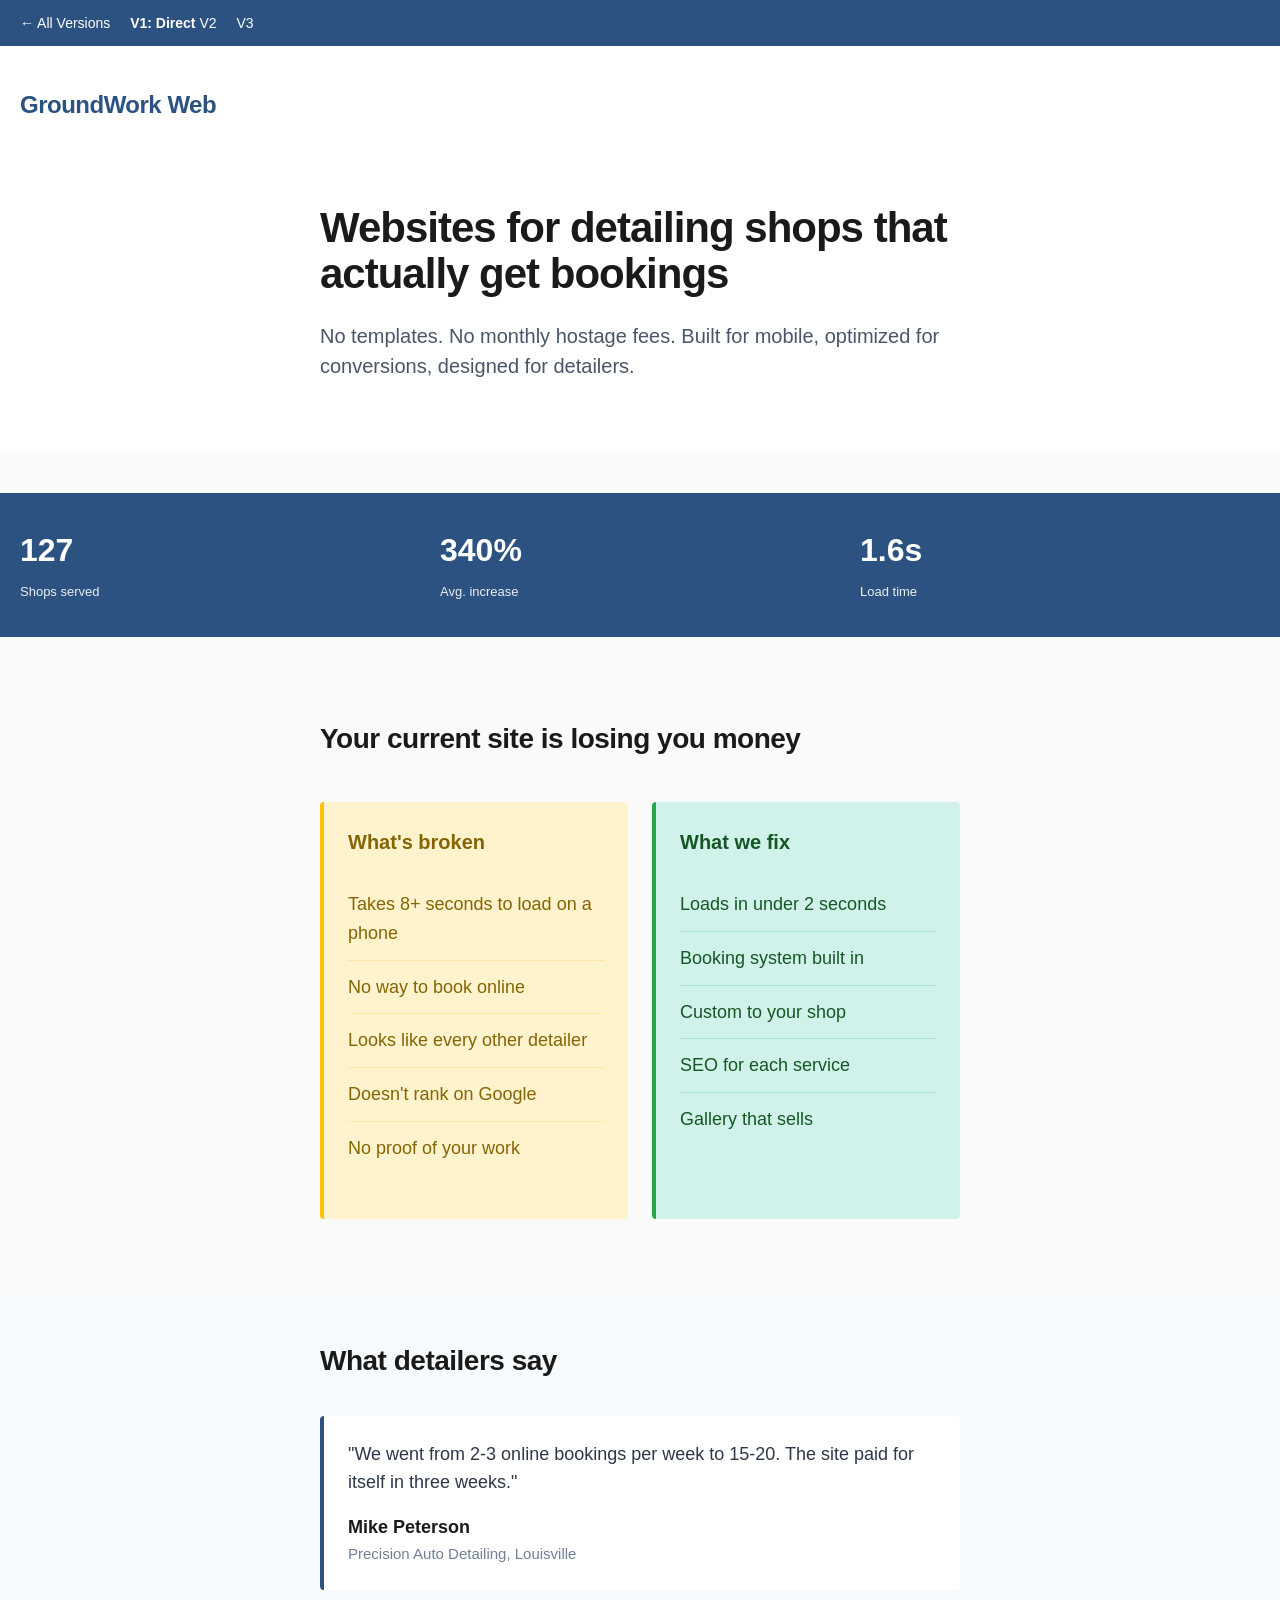
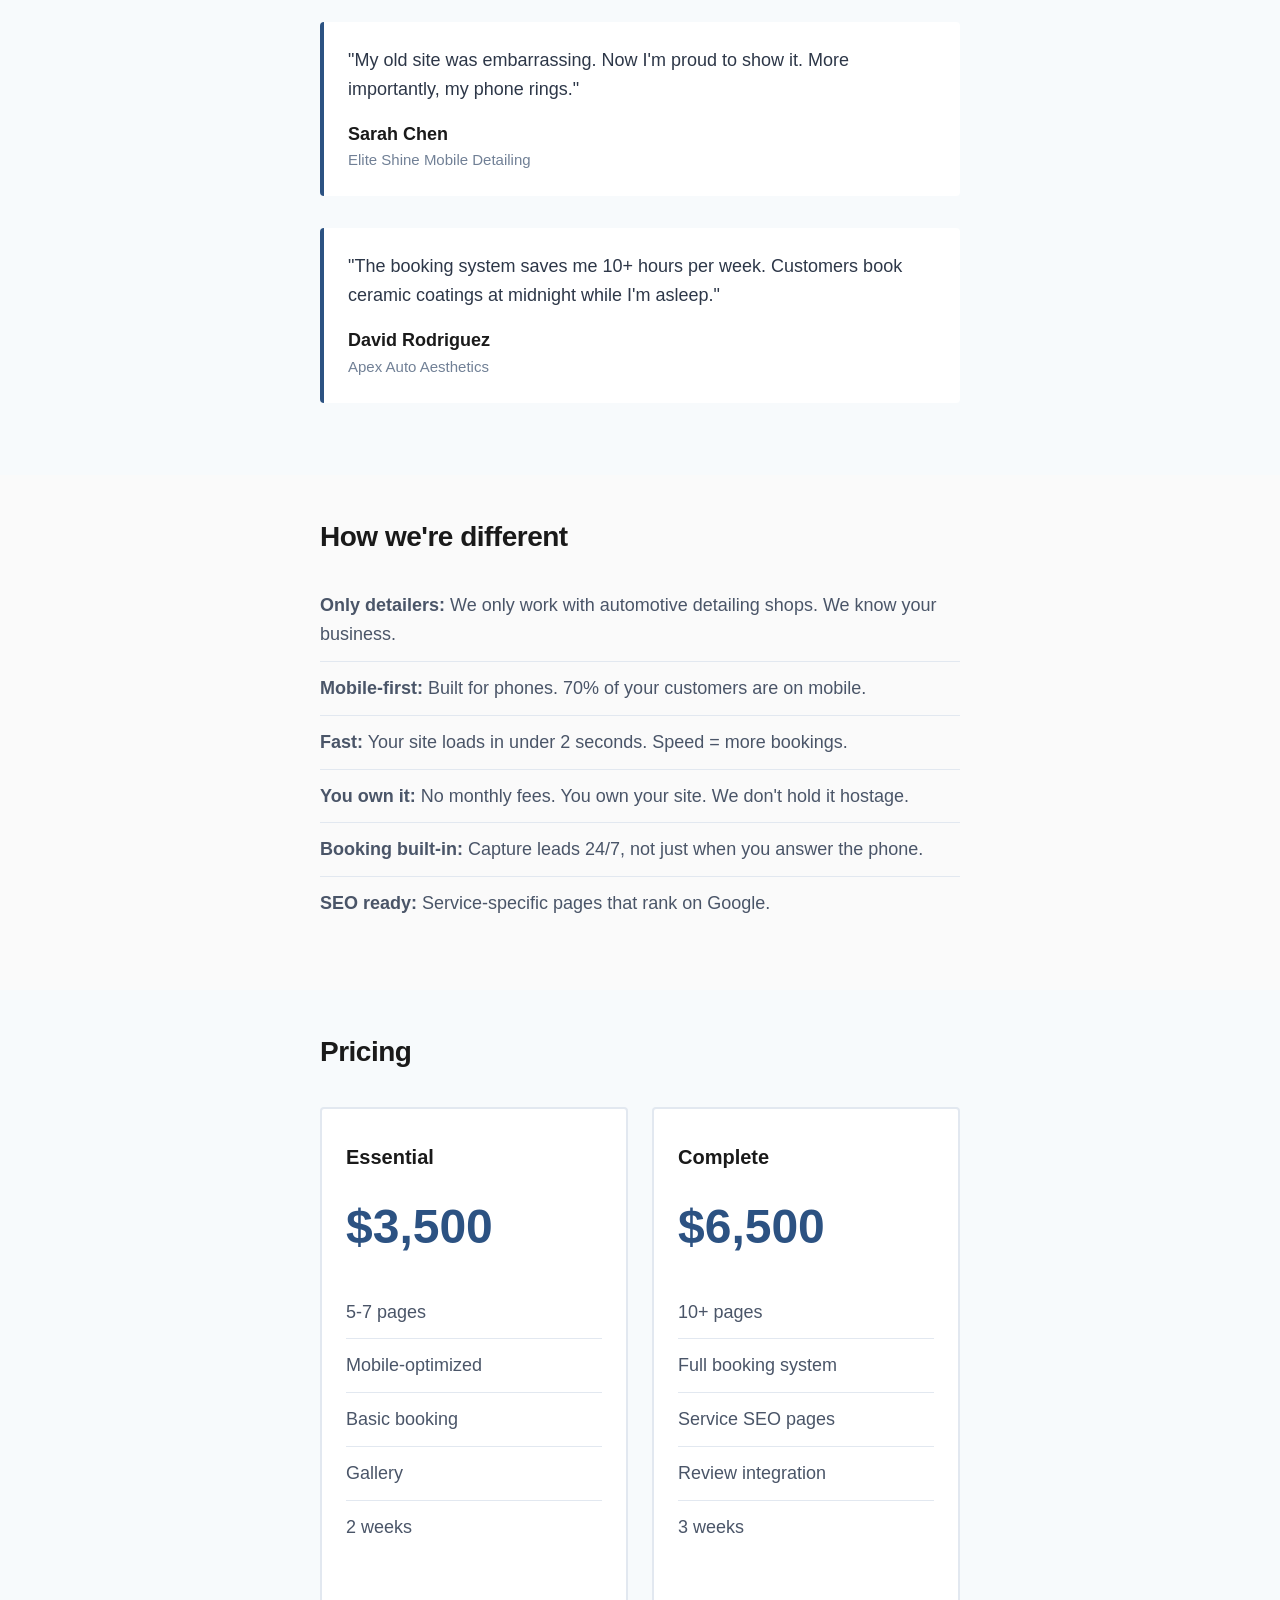
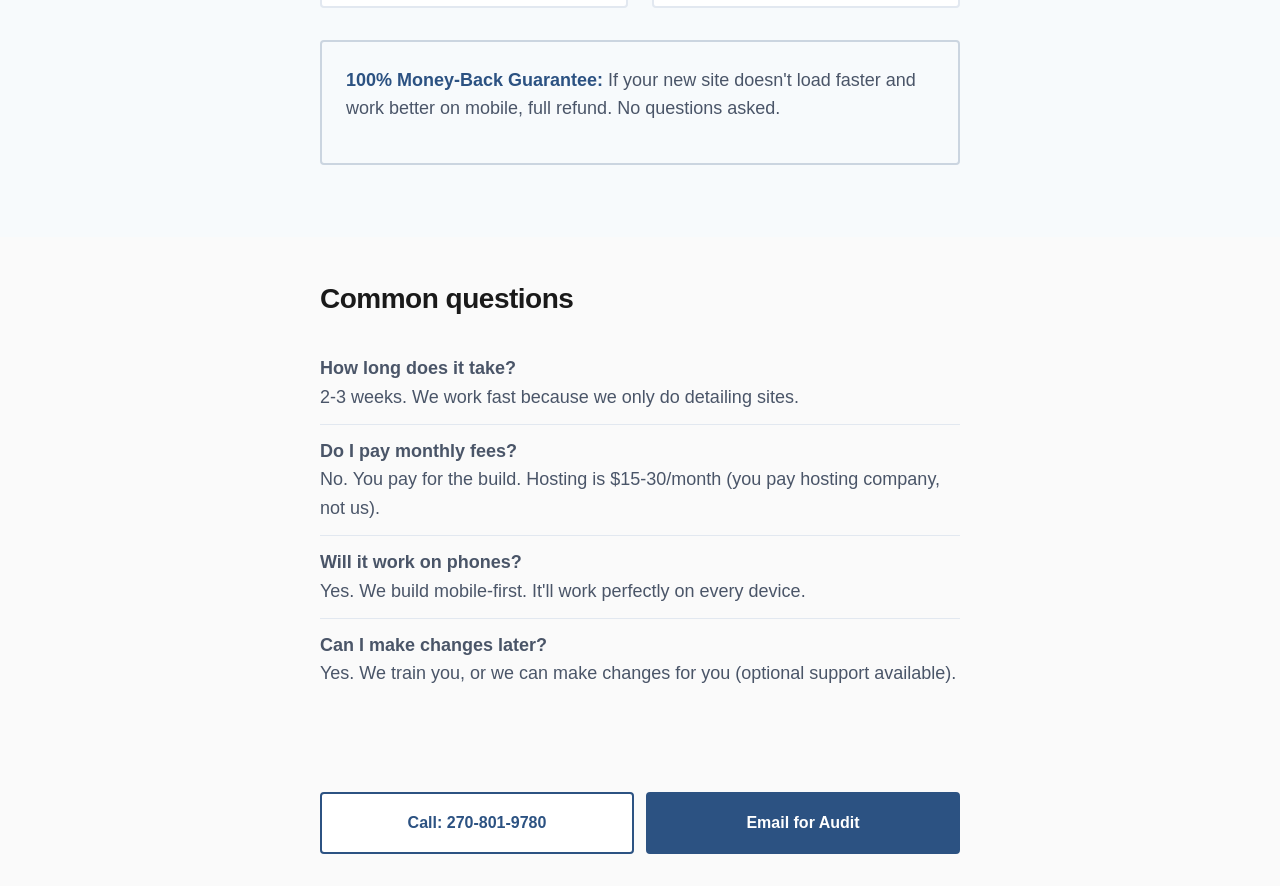
==== commit 7bb9e821: "Fix Version 1: Replace harsh black/white with professional blue color scheme - Navy blue (#2c5282) a" ====
--- a/version1.html
+++ b/version1.html
@@ -19,14 +19,14 @@
         
         body {
             font-family: -apple-system, BlinkMacSystemFont, "Segoe UI", Roboto, "Helvetica Neue", Arial, sans-serif;
-            color: #000;
-            background: #fff;
+            color: #1a1a1a;
+            background: #fafafa;
             padding-bottom: 80px;
         }
         
         /* Navigation Switcher */
         .version-nav {
-            background: #000;
+            background: #2c5282;
             color: #fff;
             padding: 12px 20px;
             font-size: 14px;
@@ -55,18 +55,20 @@
         /* Header */
         header {
             padding: 40px 20px 20px;
-            border-bottom: 2px solid #000;
+            background: #fff;
         }
         
         .logo {
             font-size: 24px;
             font-weight: 700;
             letter-spacing: -0.5px;
+            color: #2c5282;
         }
         
         /* Hero */
         .hero {
             padding: 60px 20px 40px;
+            background: #fff;
         }
         
         h1 {
@@ -75,13 +77,14 @@
             font-weight: 800;
             margin-bottom: 24px;
             letter-spacing: -1px;
+            color: #1a1a1a;
         }
         
         .lead {
             font-size: 20px;
             line-height: 1.5;
             margin-bottom: 32px;
-            color: #333;
+            color: #4a5568;
         }
         
         /* Stats Bar */
@@ -90,8 +93,8 @@
             grid-template-columns: repeat(3, 1fr);
             gap: 20px;
             padding: 32px 20px;
-            border-top: 1px solid #000;
-            border-bottom: 1px solid #000;
+            background: #2c5282;
+            color: #fff;
             margin: 40px 0;
         }
         
@@ -103,7 +106,7 @@
         
         .stat-label {
             font-size: 13px;
-            color: #666;
+            opacity: 0.9;
             margin-top: 4px;
         }
         
@@ -117,16 +120,19 @@
             font-weight: 700;
             margin-bottom: 20px;
             letter-spacing: -0.5px;
+            color: #1a1a1a;
         }
         
         h3 {
             font-size: 20px;
             font-weight: 700;
             margin-bottom: 12px;
+            color: #1a1a1a;
         }
         
         p {
             margin-bottom: 16px;
+            color: #4a5568;
         }
         
         ul {
@@ -136,7 +142,8 @@
         
         li {
             padding: 12px 0;
-            border-bottom: 1px solid #eee;
+            border-bottom: 1px solid #e2e8f0;
+            color: #4a5568;
         }
         
         li:last-child {
@@ -147,45 +154,67 @@
         .split {
             display: grid;
             grid-template-columns: 1fr;
-            gap: 40px;
+            gap: 24px;
             margin: 40px 0;
         }
         
         .box {
             padding: 24px;
-            border: 2px solid #000;
+            border-radius: 4px;
         }
         
         .box-problem {
-            background: #f5f5f5;
+            background: #fff3cd;
+            border-left: 4px solid #ffc107;
+        }
+        
+        .box-problem h3 {
+            color: #856404;
+        }
+        
+        .box-problem li {
+            color: #856404;
+            border-color: #ffe8a1;
         }
         
         .box-solution {
-            background: #000;
-            color: #fff;
+            background: #d1f2eb;
+            border-left: 4px solid #28a745;
+        }
+        
+        .box-solution h3 {
+            color: #155724;
+        }
+        
+        .box-solution li {
+            color: #155724;
+            border-color: #a3e4d7;
         }
         
         /* Testimonials */
         .testimonial {
             margin: 32px 0;
             padding: 24px;
-            border-left: 4px solid #000;
-            background: #fafafa;
+            border-left: 4px solid #2c5282;
+            background: #fff;
+            border-radius: 4px;
         }
         
         .testimonial-text {
             font-size: 18px;
             line-height: 1.6;
             margin-bottom: 16px;
+            color: #2d3748;
         }
         
         .testimonial-author {
             font-weight: 700;
+            color: #1a1a1a;
         }
         
         .testimonial-role {
             font-size: 15px;
-            color: #666;
+            color: #718096;
         }
         
         /* Pricing */
@@ -197,14 +226,21 @@
         }
         
         .price-card {
-            border: 2px solid #000;
+            border: 2px solid #e2e8f0;
             padding: 32px 24px;
+            background: #fff;
+            border-radius: 4px;
+        }
+        
+        .price-card:hover {
+            border-color: #2c5282;
         }
         
         .price {
             font-size: 48px;
             font-weight: 700;
             margin: 16px 0;
+            color: #2c5282;
         }
         
         /* Sticky Bottom Actions */
@@ -213,13 +249,14 @@
             bottom: 0;
             left: 0;
             right: 0;
-            background: #000;
+            background: #fff;
             padding: 16px 20px;
             display: grid;
             grid-template-columns: 1fr 1fr;
             gap: 12px;
             z-index: 50;
             box-shadow: 0 -2px 10px rgba(0,0,0,0.1);
+            border-top: 2px solid #e2e8f0;
         }
         
         /* Buttons */
@@ -230,9 +267,9 @@
             font-weight: 700;
             text-align: center;
             text-decoration: none;
-            border: 2px solid #000;
+            border-radius: 4px;
             cursor: pointer;
-            transition: all 0.15s;
+            transition: all 0.2s;
             min-height: 54px;
             display: flex;
             align-items: center;
@@ -240,35 +277,47 @@
         }
         
         .btn-primary {
-            background: #000;
+            background: #2c5282;
             color: #fff;
-            border-color: #000;
+            border: 2px solid #2c5282;
         }
         
         .btn-primary:hover {
-            background: #fff;
-            color: #000;
+            background: #1e3a5f;
+            border-color: #1e3a5f;
         }
         
         .btn-secondary {
             background: #fff;
-            color: #000;
-            border-color: #fff;
+            color: #2c5282;
+            border: 2px solid #2c5282;
         }
         
         .btn-secondary:hover {
-            background: #000;
-            color: #fff;
+            background: #f7fafc;
         }
         
         /* Links */
         a {
-            color: #000;
+            color: #2c5282;
             text-decoration: underline;
         }
         
         a:hover {
             text-decoration: none;
+        }
+        
+        /* Guarantee Box */
+        .guarantee {
+            background: #f7fafc;
+            padding: 24px;
+            border-radius: 4px;
+            border: 2px solid #cbd5e0;
+            margin: 32px 0;
+        }
+        
+        .guarantee strong {
+            color: #2c5282;
         }
         
         /* Responsive */
@@ -288,6 +337,7 @@
                 padding: 32px 20px;
                 max-width: 680px;
                 margin: 0 auto;
+                border-top: none;
             }
             
             body {
@@ -346,19 +396,19 @@
                 </div>
                 <div class="box box-solution">
                     <h3>What we fix</h3>
-                    <ul style="border-color: #333;">
-                        <li style="border-color: #333;">Loads in under 2 seconds</li>
-                        <li style="border-color: #333;">Booking system built in</li>
-                        <li style="border-color: #333;">Custom to your shop</li>
-                        <li style="border-color: #333;">SEO for each service</li>
-                        <li style="border-color: #333;">Gallery that sells</li>
+                    <ul>
+                        <li>Loads in under 2 seconds</li>
+                        <li>Booking system built in</li>
+                        <li>Custom to your shop</li>
+                        <li>SEO for each service</li>
+                        <li>Gallery that sells</li>
                     </ul>
                 </div>
             </div>
         </div>
     </section>
     
-    <section style="background: #fafafa;">
+    <section style="background: #f7fafc;">
         <div class="container">
             <h2>What detailers say</h2>
             
@@ -396,7 +446,7 @@
         </div>
     </section>
     
-    <section style="background: #fafafa;">
+    <section style="background: #f7fafc;">
         <div class="container">
             <h2>Pricing</h2>
             <div class="pricing">
@@ -423,7 +473,9 @@
                     </ul>
                 </div>
             </div>
-            <p><strong>100% Money-Back Guarantee:</strong> If your new site doesn't load faster and work better on mobile, full refund.</p>
+            <div class="guarantee">
+                <p><strong>100% Money-Back Guarantee:</strong> If your new site doesn't load faster and work better on mobile, full refund. No questions asked.</p>
+            </div>
         </div>
     </section>
     
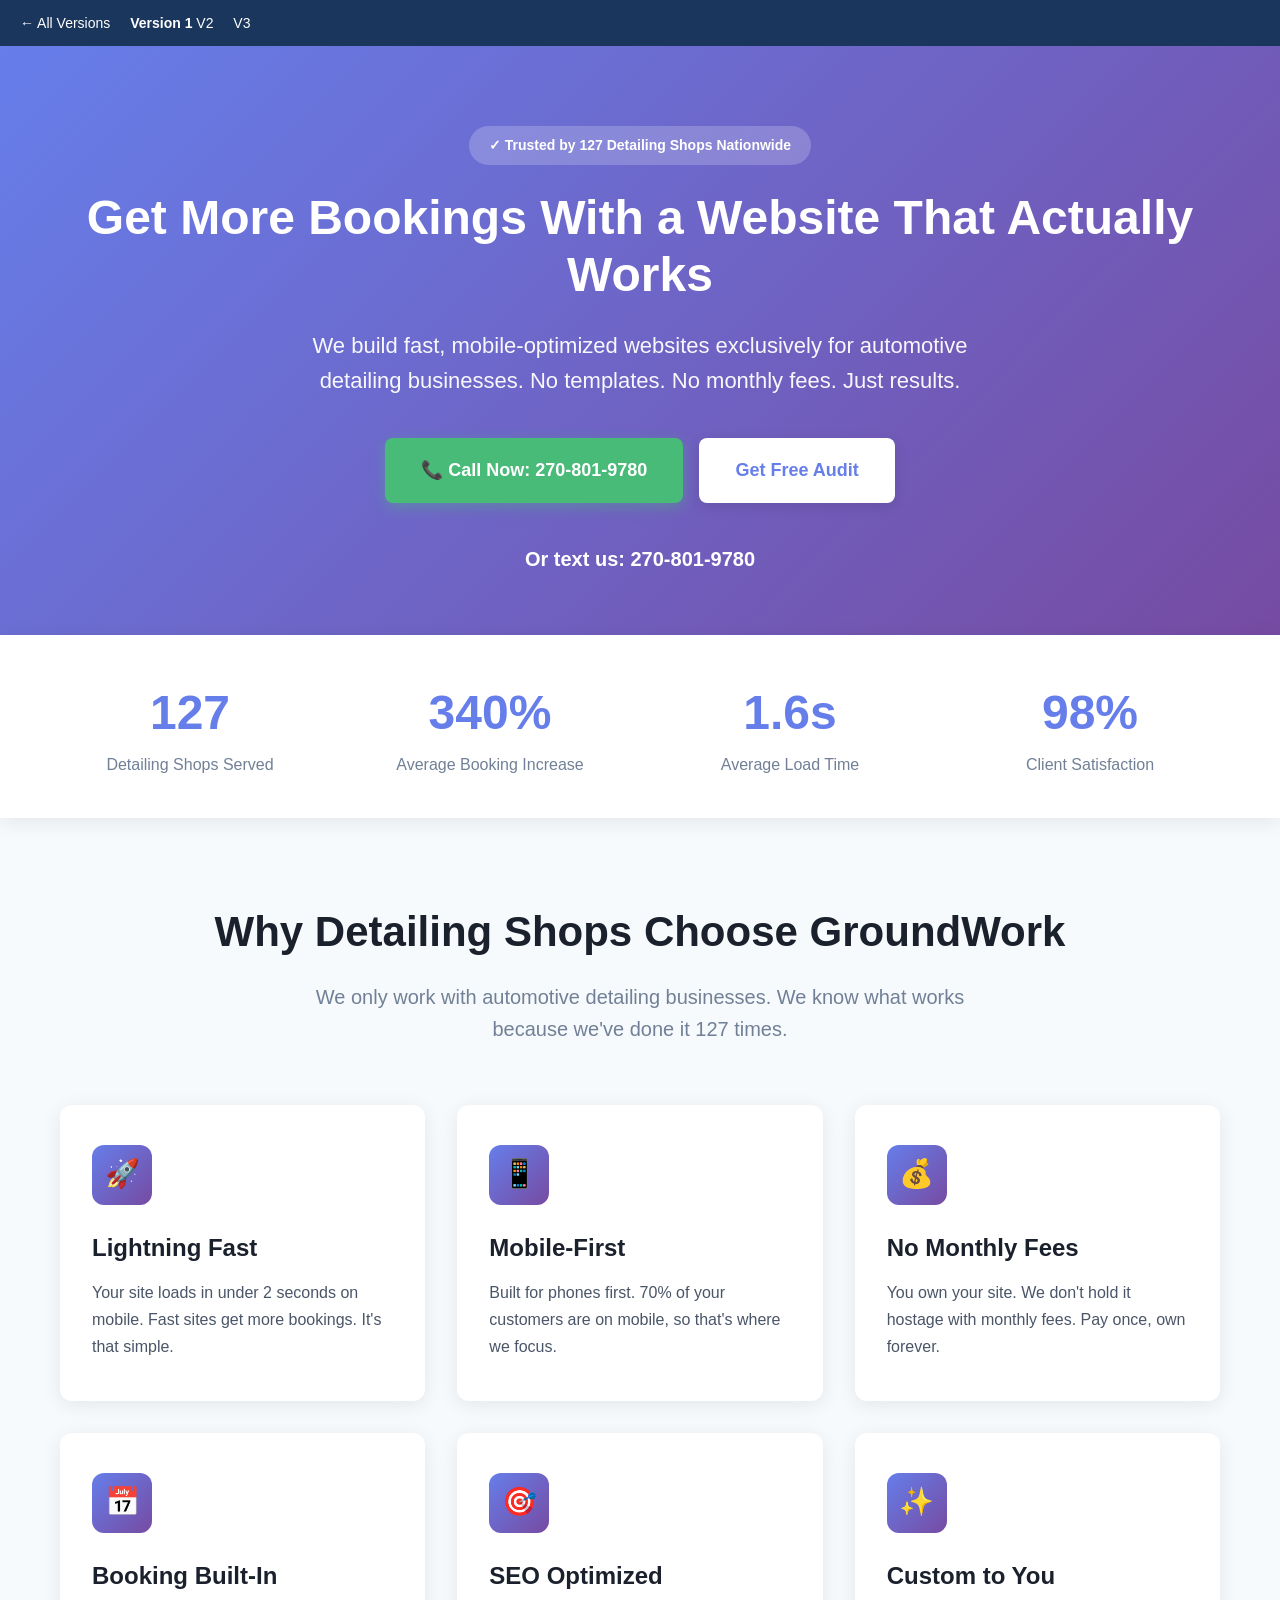
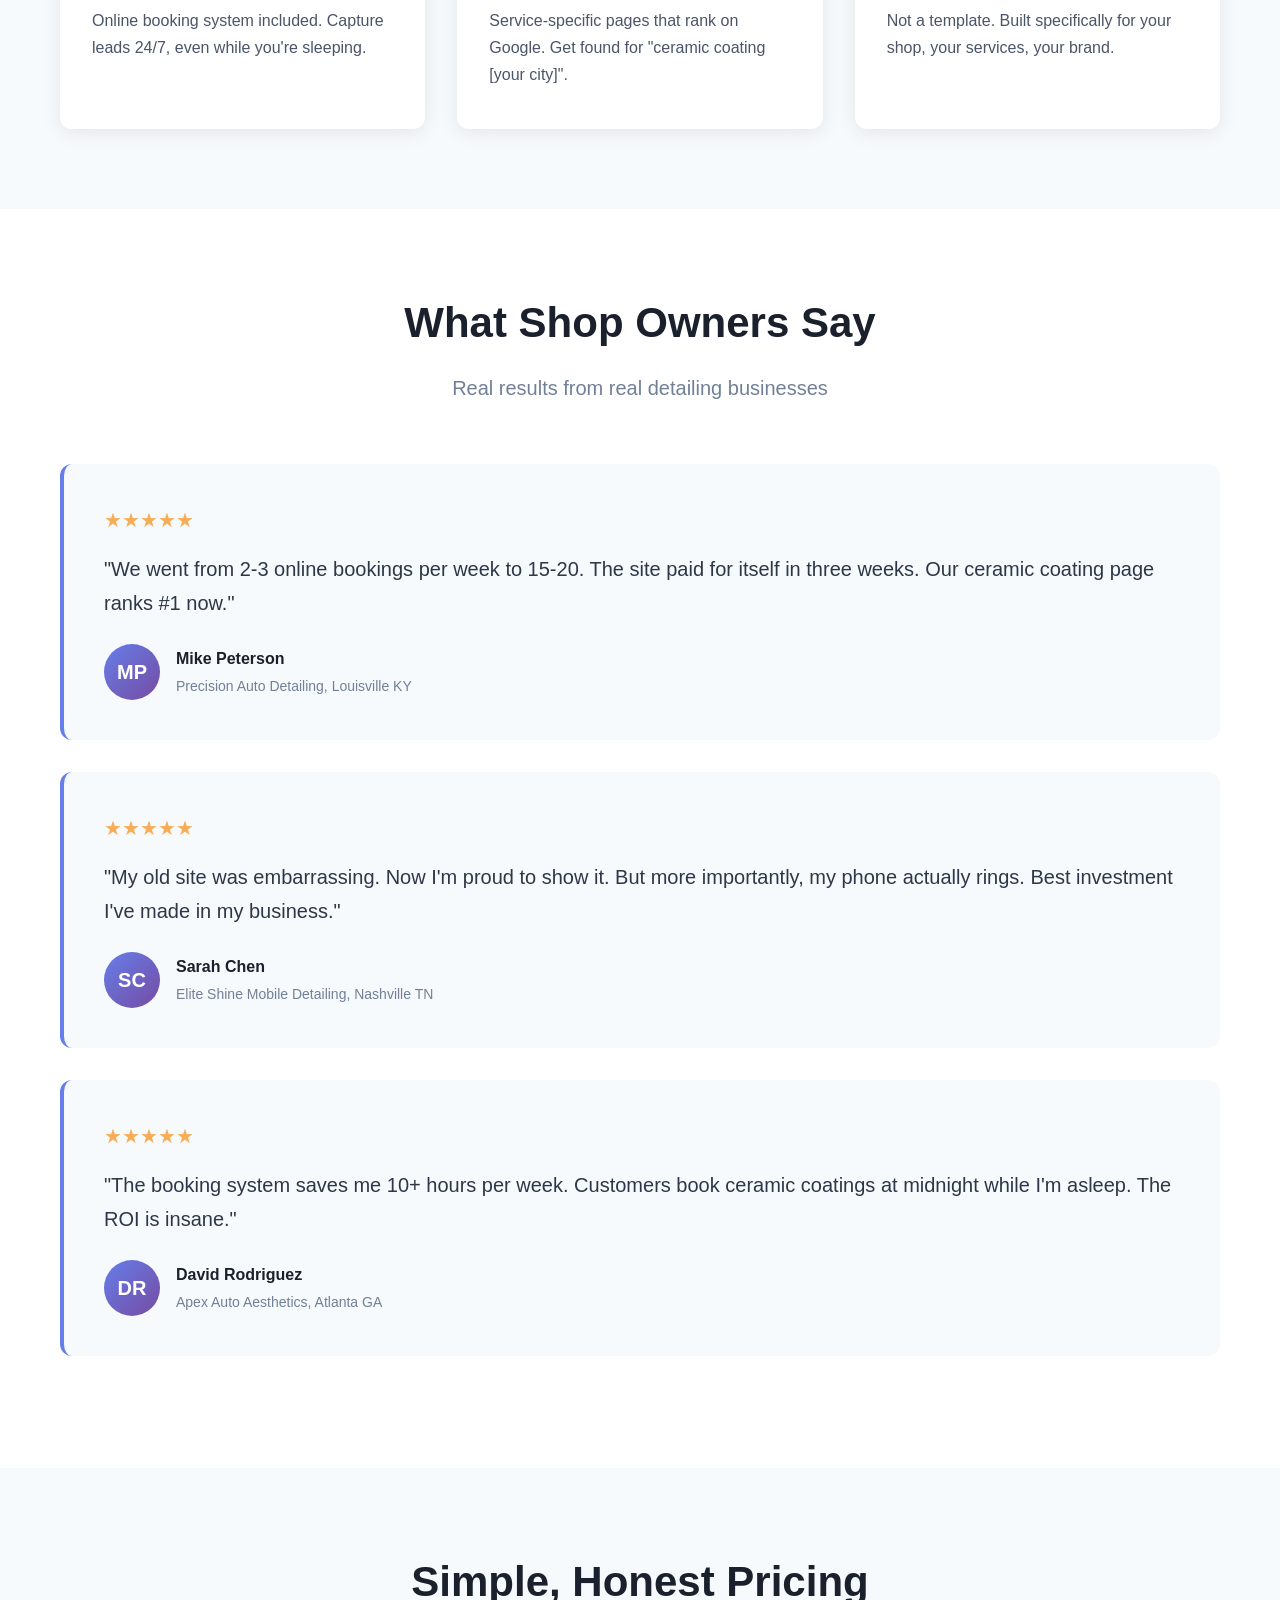
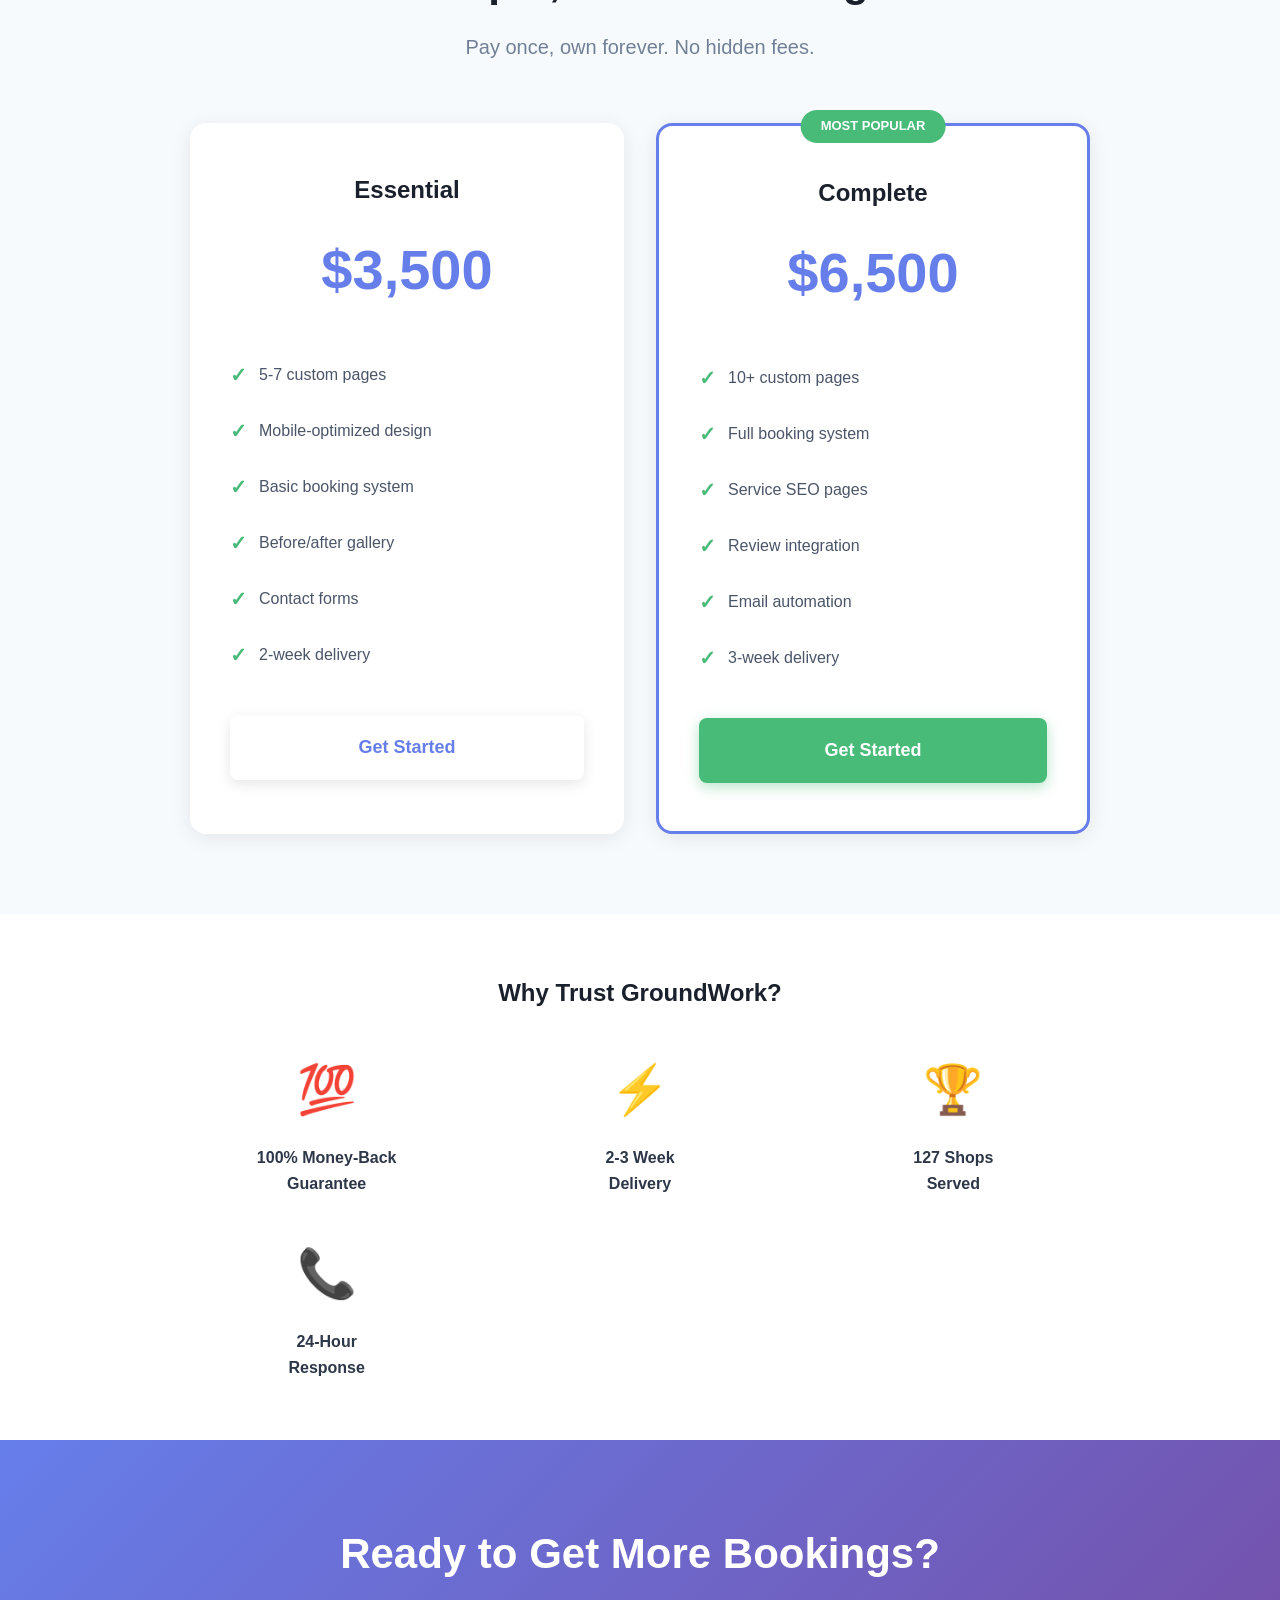
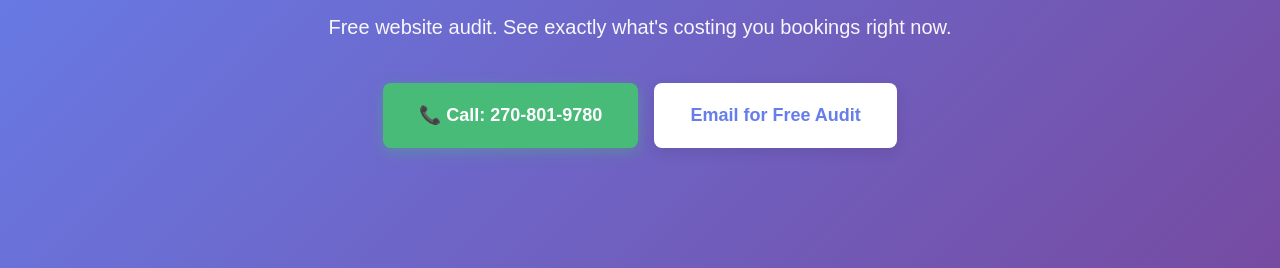
==== commit 196b60d2: "Complete redesign: Add warm colors, multiple CTAs, trust signals, and inviting design - Version 1: P" ====
--- a/version1.html
+++ b/version1.html
@@ -3,8 +3,8 @@
 <head>
     <meta charset="UTF-8">
     <meta name="viewport" content="width=device-width, initial-scale=1.0">
-    <meta name="description" content="Websites for automotive detailing shops that actually get bookings. No templates. No monthly fees. Fast, mobile-first, conversion-focused.">
-    <title>GroundWork Web — Detailing Websites That Work</title>
+    <meta name="description" content="Professional websites for automotive detailing businesses. 340% average booking increase. Real results for real shops.">
+    <title>GroundWork Web — Detailing Websites That Get Results</title>
     <style>
         * {
             margin: 0;
@@ -12,22 +12,16 @@
             box-sizing: border-box;
         }
         
-        html {
-            font-size: 18px;
+        body {
+            font-family: -apple-system, BlinkMacSystemFont, "Segoe UI", Roboto, sans-serif;
             line-height: 1.6;
-        }
-        
-        body {
-            font-family: -apple-system, BlinkMacSystemFont, "Segoe UI", Roboto, "Helvetica Neue", Arial, sans-serif;
-            color: #1a1a1a;
-            background: #fafafa;
-            padding-bottom: 80px;
-        }
-        
-        /* Navigation Switcher */
-        .version-nav {
-            background: #2c5282;
-            color: #fff;
+            color: #2d3748;
+            background: #f7fafc;
+        }
+        
+        .nav-bar {
+            background: #1a365d;
+            color: white;
             padding: 12px 20px;
             font-size: 14px;
             position: sticky;
@@ -35,477 +29,639 @@
             z-index: 100;
         }
         
-        .version-nav a {
-            color: #fff;
+        .nav-bar a {
+            color: white;
             text-decoration: none;
             margin-right: 16px;
         }
         
-        .version-nav a:hover {
-            text-decoration: underline;
-        }
-        
-        /* Layout */
         .container {
-            max-width: 680px;
+            max-width: 1200px;
             margin: 0 auto;
             padding: 0 20px;
         }
         
         /* Header */
-        header {
-            padding: 40px 20px 20px;
-            background: #fff;
-        }
-        
-        .logo {
+        .header {
+            background: linear-gradient(135deg, #667eea 0%, #764ba2 100%);
+            color: white;
+            padding: 80px 20px 60px;
+            text-align: center;
+        }
+        
+        .trust-badge {
+            display: inline-block;
+            background: rgba(255,255,255,0.2);
+            padding: 8px 20px;
+            border-radius: 30px;
+            font-size: 14px;
+            font-weight: 600;
+            margin-bottom: 24px;
+        }
+        
+        h1 {
+            font-size: 48px;
+            font-weight: 800;
+            line-height: 1.2;
+            margin-bottom: 24px;
+        }
+        
+        .lead {
+            font-size: 22px;
+            margin-bottom: 40px;
+            opacity: 0.95;
+            max-width: 700px;
+            margin-left: auto;
+            margin-right: auto;
+        }
+        
+        .cta-group {
+            display: flex;
+            gap: 16px;
+            justify-content: center;
+            flex-wrap: wrap;
+            margin-bottom: 40px;
+        }
+        
+        .btn {
+            display: inline-block;
+            padding: 18px 36px;
+            font-size: 18px;
+            font-weight: 700;
+            text-decoration: none;
+            border-radius: 8px;
+            transition: all 0.2s;
+            min-height: 56px;
+            display: inline-flex;
+            align-items: center;
+            justify-content: center;
+        }
+        
+        .btn-primary {
+            background: #48bb78;
+            color: white;
+            box-shadow: 0 4px 14px rgba(72,187,120,0.4);
+        }
+        
+        .btn-primary:hover {
+            background: #38a169;
+            transform: translateY(-2px);
+            box-shadow: 0 6px 20px rgba(72,187,120,0.5);
+        }
+        
+        .btn-secondary {
+            background: white;
+            color: #667eea;
+            box-shadow: 0 4px 14px rgba(0,0,0,0.1);
+        }
+        
+        .btn-secondary:hover {
+            background: #f7fafc;
+            transform: translateY(-2px);
+        }
+        
+        .phone-link {
+            color: white;
+            font-size: 20px;
+            font-weight: 600;
+            text-decoration: none;
+            display: inline-flex;
+            align-items: center;
+            gap: 8px;
+        }
+        
+        /* Stats */
+        .stats-bar {
+            background: white;
+            padding: 40px 20px;
+            box-shadow: 0 4px 20px rgba(0,0,0,0.08);
+        }
+        
+        .stats-grid {
+            display: grid;
+            grid-template-columns: repeat(auto-fit, minmax(200px, 1fr));
+            gap: 40px;
+            text-align: center;
+        }
+        
+        .stat-number {
+            font-size: 48px;
+            font-weight: 800;
+            color: #667eea;
+            display: block;
+        }
+        
+        .stat-label {
+            font-size: 16px;
+            color: #718096;
+            margin-top: 8px;
+        }
+        
+        /* Sections */
+        section {
+            padding: 80px 20px;
+        }
+        
+        .section-header {
+            text-align: center;
+            margin-bottom: 60px;
+        }
+        
+        h2 {
+            font-size: 42px;
+            font-weight: 800;
+            color: #1a202c;
+            margin-bottom: 16px;
+        }
+        
+        .section-subtitle {
+            font-size: 20px;
+            color: #718096;
+            max-width: 700px;
+            margin: 0 auto;
+        }
+        
+        /* Features Grid */
+        .features-grid {
+            display: grid;
+            grid-template-columns: repeat(auto-fit, minmax(300px, 1fr));
+            gap: 32px;
+        }
+        
+        .feature-card {
+            background: white;
+            padding: 40px 32px;
+            border-radius: 12px;
+            box-shadow: 0 4px 20px rgba(0,0,0,0.08);
+            transition: all 0.3s;
+        }
+        
+        .feature-card:hover {
+            transform: translateY(-4px);
+            box-shadow: 0 8px 30px rgba(0,0,0,0.12);
+        }
+        
+        .feature-icon {
+            width: 60px;
+            height: 60px;
+            background: linear-gradient(135deg, #667eea 0%, #764ba2 100%);
+            border-radius: 12px;
+            display: flex;
+            align-items: center;
+            justify-content: center;
+            font-size: 28px;
+            margin-bottom: 24px;
+        }
+        
+        .feature-card h3 {
             font-size: 24px;
             font-weight: 700;
-            letter-spacing: -0.5px;
-            color: #2c5282;
-        }
-        
-        /* Hero */
-        .hero {
-            padding: 60px 20px 40px;
-            background: #fff;
-        }
-        
-        h1 {
-            font-size: 42px;
-            line-height: 1.1;
+            color: #1a202c;
+            margin-bottom: 12px;
+        }
+        
+        .feature-card p {
+            color: #4a5568;
+            line-height: 1.7;
+        }
+        
+        /* Testimonials */
+        .testimonials {
+            background: white;
+        }
+        
+        .testimonial-card {
+            background: #f7fafc;
+            padding: 40px;
+            border-radius: 12px;
+            margin-bottom: 32px;
+            border-left: 4px solid #667eea;
+        }
+        
+        .stars {
+            color: #f6ad55;
+            font-size: 20px;
+            margin-bottom: 16px;
+        }
+        
+        .testimonial-text {
+            font-size: 20px;
+            line-height: 1.7;
+            color: #2d3748;
+            margin-bottom: 24px;
+        }
+        
+        .testimonial-author {
+            display: flex;
+            align-items: center;
+            gap: 16px;
+        }
+        
+        .author-avatar {
+            width: 56px;
+            height: 56px;
+            background: linear-gradient(135deg, #667eea 0%, #764ba2 100%);
+            border-radius: 50%;
+            display: flex;
+            align-items: center;
+            justify-content: center;
+            color: white;
+            font-weight: 700;
+            font-size: 20px;
+        }
+        
+        .author-info h4 {
+            font-weight: 700;
+            color: #1a202c;
+            margin-bottom: 4px;
+        }
+        
+        .author-info p {
+            color: #718096;
+            font-size: 14px;
+        }
+        
+        /* Pricing */
+        .pricing-grid {
+            display: grid;
+            grid-template-columns: repeat(auto-fit, minmax(300px, 1fr));
+            gap: 32px;
+            max-width: 900px;
+            margin: 0 auto;
+        }
+        
+        .pricing-card {
+            background: white;
+            padding: 48px 40px;
+            border-radius: 16px;
+            box-shadow: 0 4px 20px rgba(0,0,0,0.08);
+            text-align: center;
+            transition: all 0.3s;
+        }
+        
+        .pricing-card:hover {
+            transform: translateY(-4px);
+            box-shadow: 0 8px 30px rgba(0,0,0,0.12);
+        }
+        
+        .pricing-card.featured {
+            border: 3px solid #667eea;
+            position: relative;
+        }
+        
+        .popular-badge {
+            position: absolute;
+            top: -16px;
+            left: 50%;
+            transform: translateX(-50%);
+            background: #48bb78;
+            color: white;
+            padding: 6px 20px;
+            border-radius: 20px;
+            font-size: 13px;
+            font-weight: 700;
+            text-transform: uppercase;
+        }
+        
+        .pricing-card h3 {
+            font-size: 24px;
+            font-weight: 700;
+            color: #1a202c;
+            margin-bottom: 16px;
+        }
+        
+        .price {
+            font-size: 56px;
             font-weight: 800;
+            color: #667eea;
+            margin-bottom: 32px;
+        }
+        
+        .pricing-features {
+            list-style: none;
+            margin-bottom: 32px;
+            text-align: left;
+        }
+        
+        .pricing-features li {
+            padding: 12px 0;
+            color: #4a5568;
+            display: flex;
+            align-items: center;
+            gap: 12px;
+        }
+        
+        .pricing-features li:before {
+            content: "✓";
+            color: #48bb78;
+            font-weight: 700;
+            font-size: 20px;
+        }
+        
+        /* CTA Section */
+        .cta-section {
+            background: linear-gradient(135deg, #667eea 0%, #764ba2 100%);
+            color: white;
+            text-align: center;
+            padding: 80px 20px;
+        }
+        
+        .cta-section h2 {
+            color: white;
             margin-bottom: 24px;
-            letter-spacing: -1px;
-            color: #1a1a1a;
-        }
-        
-        .lead {
+        }
+        
+        .cta-section p {
             font-size: 20px;
-            line-height: 1.5;
-            margin-bottom: 32px;
-            color: #4a5568;
-        }
-        
-        /* Stats Bar */
-        .stats {
+            margin-bottom: 40px;
+            opacity: 0.95;
+        }
+        
+        /* Trust Badges */
+        .trust-section {
+            background: white;
+            padding: 60px 20px;
+            text-align: center;
+        }
+        
+        .trust-grid {
             display: grid;
-            grid-template-columns: repeat(3, 1fr);
-            gap: 20px;
-            padding: 32px 20px;
-            background: #2c5282;
-            color: #fff;
-            margin: 40px 0;
-        }
-        
-        .stat-num {
-            font-size: 32px;
-            font-weight: 700;
-            display: block;
-        }
-        
-        .stat-label {
-            font-size: 13px;
-            opacity: 0.9;
-            margin-top: 4px;
-        }
-        
-        /* Content Sections */
-        section {
-            padding: 40px 20px;
-        }
-        
-        h2 {
-            font-size: 28px;
-            font-weight: 700;
-            margin-bottom: 20px;
-            letter-spacing: -0.5px;
-            color: #1a1a1a;
-        }
-        
-        h3 {
-            font-size: 20px;
-            font-weight: 700;
-            margin-bottom: 12px;
-            color: #1a1a1a;
-        }
-        
-        p {
+            grid-template-columns: repeat(auto-fit, minmax(200px, 1fr));
+            gap: 40px;
+            max-width: 900px;
+            margin: 40px auto 0;
+        }
+        
+        .trust-item {
+            text-align: center;
+        }
+        
+        .trust-icon {
+            font-size: 48px;
             margin-bottom: 16px;
-            color: #4a5568;
-        }
-        
-        ul {
-            list-style: none;
-            margin: 20px 0;
-        }
-        
-        li {
-            padding: 12px 0;
-            border-bottom: 1px solid #e2e8f0;
-            color: #4a5568;
-        }
-        
-        li:last-child {
-            border-bottom: none;
-        }
-        
-        /* Problem/Solution Split */
-        .split {
-            display: grid;
-            grid-template-columns: 1fr;
-            gap: 24px;
-            margin: 40px 0;
-        }
-        
-        .box {
-            padding: 24px;
-            border-radius: 4px;
-        }
-        
-        .box-problem {
-            background: #fff3cd;
-            border-left: 4px solid #ffc107;
-        }
-        
-        .box-problem h3 {
-            color: #856404;
-        }
-        
-        .box-problem li {
-            color: #856404;
-            border-color: #ffe8a1;
-        }
-        
-        .box-solution {
-            background: #d1f2eb;
-            border-left: 4px solid #28a745;
-        }
-        
-        .box-solution h3 {
-            color: #155724;
-        }
-        
-        .box-solution li {
-            color: #155724;
-            border-color: #a3e4d7;
-        }
-        
-        /* Testimonials */
-        .testimonial {
-            margin: 32px 0;
-            padding: 24px;
-            border-left: 4px solid #2c5282;
-            background: #fff;
-            border-radius: 4px;
-        }
-        
-        .testimonial-text {
-            font-size: 18px;
-            line-height: 1.6;
-            margin-bottom: 16px;
+        }
+        
+        .trust-text {
+            font-weight: 600;
             color: #2d3748;
         }
         
-        .testimonial-author {
-            font-weight: 700;
-            color: #1a1a1a;
-        }
-        
-        .testimonial-role {
-            font-size: 15px;
-            color: #718096;
-        }
-        
-        /* Pricing */
-        .pricing {
-            display: grid;
-            grid-template-columns: 1fr;
-            gap: 24px;
-            margin: 32px 0;
-        }
-        
-        .price-card {
-            border: 2px solid #e2e8f0;
-            padding: 32px 24px;
-            background: #fff;
-            border-radius: 4px;
-        }
-        
-        .price-card:hover {
-            border-color: #2c5282;
-        }
-        
-        .price {
-            font-size: 48px;
-            font-weight: 700;
-            margin: 16px 0;
-            color: #2c5282;
-        }
-        
-        /* Sticky Bottom Actions */
-        .bottom-actions {
+        /* Mobile Bottom Bar */
+        .mobile-bottom-bar {
+            display: none;
             position: fixed;
             bottom: 0;
             left: 0;
             right: 0;
-            background: #fff;
+            background: white;
             padding: 16px 20px;
-            display: grid;
-            grid-template-columns: 1fr 1fr;
-            gap: 12px;
-            z-index: 50;
-            box-shadow: 0 -2px 10px rgba(0,0,0,0.1);
-            border-top: 2px solid #e2e8f0;
-        }
-        
-        /* Buttons */
-        .btn {
-            display: block;
-            padding: 16px 24px;
-            font-size: 16px;
-            font-weight: 700;
-            text-align: center;
-            text-decoration: none;
-            border-radius: 4px;
-            cursor: pointer;
-            transition: all 0.2s;
-            min-height: 54px;
-            display: flex;
-            align-items: center;
-            justify-content: center;
-        }
-        
-        .btn-primary {
-            background: #2c5282;
-            color: #fff;
-            border: 2px solid #2c5282;
-        }
-        
-        .btn-primary:hover {
-            background: #1e3a5f;
-            border-color: #1e3a5f;
-        }
-        
-        .btn-secondary {
-            background: #fff;
-            color: #2c5282;
-            border: 2px solid #2c5282;
-        }
-        
-        .btn-secondary:hover {
-            background: #f7fafc;
-        }
-        
-        /* Links */
-        a {
-            color: #2c5282;
-            text-decoration: underline;
-        }
-        
-        a:hover {
-            text-decoration: none;
-        }
-        
-        /* Guarantee Box */
-        .guarantee {
-            background: #f7fafc;
-            padding: 24px;
-            border-radius: 4px;
-            border: 2px solid #cbd5e0;
-            margin: 32px 0;
-        }
-        
-        .guarantee strong {
-            color: #2c5282;
-        }
-        
-        /* Responsive */
-        @media (min-width: 768px) {
-            .split {
+            box-shadow: 0 -4px 20px rgba(0,0,0,0.1);
+            z-index: 100;
+        }
+        
+        @media (max-width: 768px) {
+            h1 {
+                font-size: 36px;
+            }
+            
+            h2 {
+                font-size: 32px;
+            }
+            
+            .mobile-bottom-bar {
+                display: grid;
                 grid-template-columns: 1fr 1fr;
+                gap: 12px;
             }
             
-            .pricing {
-                grid-template-columns: 1fr 1fr;
+            body {
+                padding-bottom: 90px;
             }
             
-            .bottom-actions {
-                position: static;
-                background: transparent;
-                box-shadow: none;
-                padding: 32px 20px;
-                max-width: 680px;
-                margin: 0 auto;
-                border-top: none;
-            }
-            
-            body {
-                padding-bottom: 0;
+            .btn {
+                font-size: 16px;
+                padding: 14px 24px;
             }
         }
     </style>
 </head>
 <body>
-    <nav class="version-nav">
+    <nav class="nav-bar">
         <a href="index.html">← All Versions</a>
-        <strong>V1: Direct</strong>
+        <strong>Version 1</strong>
         <a href="version2.html">V2</a>
         <a href="version3.html">V3</a>
     </nav>
     
-    <header>
-        <div class="logo">GroundWork Web</div>
+    <header class="header">
+        <div class="container">
+            <div class="trust-badge">✓ Trusted by 127 Detailing Shops Nationwide</div>
+            <h1>Get More Bookings With a Website That Actually Works</h1>
+            <p class="lead">We build fast, mobile-optimized websites exclusively for automotive detailing businesses. No templates. No monthly fees. Just results.</p>
+            
+            <div class="cta-group">
+                <a href="tel:2708019780" class="btn btn-primary">📞 Call Now: 270-801-9780</a>
+                <a href="mailto:cyruswilburn@icloud.com?subject=Free Website Audit" class="btn btn-secondary">Get Free Audit</a>
+            </div>
+            
+            <a href="tel:2708019780" class="phone-link">Or text us: 270-801-9780</a>
+        </div>
     </header>
     
-    <div class="hero">
+    <div class="stats-bar">
         <div class="container">
-            <h1>Websites for detailing shops that actually get bookings</h1>
-            <p class="lead">No templates. No monthly hostage fees. Built for mobile, optimized for conversions, designed for detailers.</p>
+            <div class="stats-grid">
+                <div>
+                    <span class="stat-number">127</span>
+                    <span class="stat-label">Detailing Shops Served</span>
+                </div>
+                <div>
+                    <span class="stat-number">340%</span>
+                    <span class="stat-label">Average Booking Increase</span>
+                </div>
+                <div>
+                    <span class="stat-number">1.6s</span>
+                    <span class="stat-label">Average Load Time</span>
+                </div>
+                <div>
+                    <span class="stat-number">98%</span>
+                    <span class="stat-label">Client Satisfaction</span>
+                </div>
+            </div>
         </div>
     </div>
     
-    <div class="stats">
-        <div>
-            <span class="stat-num">127</span>
-            <span class="stat-label">Shops served</span>
-        </div>
-        <div>
-            <span class="stat-num">340%</span>
-            <span class="stat-label">Avg. increase</span>
-        </div>
-        <div>
-            <span class="stat-num">1.6s</span>
-            <span class="stat-label">Load time</span>
-        </div>
-    </div>
-    
     <section>
         <div class="container">
-            <h2>Your current site is losing you money</h2>
-            <div class="split">
-                <div class="box box-problem">
-                    <h3>What's broken</h3>
-                    <ul>
-                        <li>Takes 8+ seconds to load on a phone</li>
-                        <li>No way to book online</li>
-                        <li>Looks like every other detailer</li>
-                        <li>Doesn't rank on Google</li>
-                        <li>No proof of your work</li>
-                    </ul>
-                </div>
-                <div class="box box-solution">
-                    <h3>What we fix</h3>
-                    <ul>
-                        <li>Loads in under 2 seconds</li>
-                        <li>Booking system built in</li>
-                        <li>Custom to your shop</li>
-                        <li>SEO for each service</li>
-                        <li>Gallery that sells</li>
-                    </ul>
+            <div class="section-header">
+                <h2>Why Detailing Shops Choose GroundWork</h2>
+                <p class="section-subtitle">We only work with automotive detailing businesses. We know what works because we've done it 127 times.</p>
+            </div>
+            
+            <div class="features-grid">
+                <div class="feature-card">
+                    <div class="feature-icon">🚀</div>
+                    <h3>Lightning Fast</h3>
+                    <p>Your site loads in under 2 seconds on mobile. Fast sites get more bookings. It's that simple.</p>
+                </div>
+                
+                <div class="feature-card">
+                    <div class="feature-icon">📱</div>
+                    <h3>Mobile-First</h3>
+                    <p>Built for phones first. 70% of your customers are on mobile, so that's where we focus.</p>
+                </div>
+                
+                <div class="feature-card">
+                    <div class="feature-icon">💰</div>
+                    <h3>No Monthly Fees</h3>
+                    <p>You own your site. We don't hold it hostage with monthly fees. Pay once, own forever.</p>
+                </div>
+                
+                <div class="feature-card">
+                    <div class="feature-icon">📅</div>
+                    <h3>Booking Built-In</h3>
+                    <p>Online booking system included. Capture leads 24/7, even while you're sleeping.</p>
+                </div>
+                
+                <div class="feature-card">
+                    <div class="feature-icon">🎯</div>
+                    <h3>SEO Optimized</h3>
+                    <p>Service-specific pages that rank on Google. Get found for "ceramic coating [your city]".</p>
+                </div>
+                
+                <div class="feature-card">
+                    <div class="feature-icon">✨</div>
+                    <h3>Custom to You</h3>
+                    <p>Not a template. Built specifically for your shop, your services, your brand.</p>
                 </div>
             </div>
         </div>
     </section>
     
+    <section class="testimonials">
+        <div class="container">
+            <div class="section-header">
+                <h2>What Shop Owners Say</h2>
+                <p class="section-subtitle">Real results from real detailing businesses</p>
+            </div>
+            
+            <div class="testimonial-card">
+                <div class="stars">★★★★★</div>
+                <p class="testimonial-text">"We went from 2-3 online bookings per week to 15-20. The site paid for itself in three weeks. Our ceramic coating page ranks #1 now."</p>
+                <div class="testimonial-author">
+                    <div class="author-avatar">MP</div>
+                    <div class="author-info">
+                        <h4>Mike Peterson</h4>
+                        <p>Precision Auto Detailing, Louisville KY</p>
+                    </div>
+                </div>
+            </div>
+            
+            <div class="testimonial-card">
+                <div class="stars">★★★★★</div>
+                <p class="testimonial-text">"My old site was embarrassing. Now I'm proud to show it. But more importantly, my phone actually rings. Best investment I've made in my business."</p>
+                <div class="testimonial-author">
+                    <div class="author-avatar">SC</div>
+                    <div class="author-info">
+                        <h4>Sarah Chen</h4>
+                        <p>Elite Shine Mobile Detailing, Nashville TN</p>
+                    </div>
+                </div>
+            </div>
+            
+            <div class="testimonial-card">
+                <div class="stars">★★★★★</div>
+                <p class="testimonial-text">"The booking system saves me 10+ hours per week. Customers book ceramic coatings at midnight while I'm asleep. The ROI is insane."</p>
+                <div class="testimonial-author">
+                    <div class="author-avatar">DR</div>
+                    <div class="author-info">
+                        <h4>David Rodriguez</h4>
+                        <p>Apex Auto Aesthetics, Atlanta GA</p>
+                    </div>
+                </div>
+            </div>
+        </div>
+    </section>
+    
     <section style="background: #f7fafc;">
         <div class="container">
-            <h2>What detailers say</h2>
-            
-            <div class="testimonial">
-                <p class="testimonial-text">"We went from 2-3 online bookings per week to 15-20. The site paid for itself in three weeks."</p>
-                <div class="testimonial-author">Mike Peterson</div>
-                <div class="testimonial-role">Precision Auto Detailing, Louisville</div>
-            </div>
-            
-            <div class="testimonial">
-                <p class="testimonial-text">"My old site was embarrassing. Now I'm proud to show it. More importantly, my phone rings."</p>
-                <div class="testimonial-author">Sarah Chen</div>
-                <div class="testimonial-role">Elite Shine Mobile Detailing</div>
-            </div>
-            
-            <div class="testimonial">
-                <p class="testimonial-text">"The booking system saves me 10+ hours per week. Customers book ceramic coatings at midnight while I'm asleep."</p>
-                <div class="testimonial-author">David Rodriguez</div>
-                <div class="testimonial-role">Apex Auto Aesthetics</div>
-            </div>
-        </div>
-    </section>
-    
-    <section>
-        <div class="container">
-            <h2>How we're different</h2>
-            <ul>
-                <li><strong>Only detailers:</strong> We only work with automotive detailing shops. We know your business.</li>
-                <li><strong>Mobile-first:</strong> Built for phones. 70% of your customers are on mobile.</li>
-                <li><strong>Fast:</strong> Your site loads in under 2 seconds. Speed = more bookings.</li>
-                <li><strong>You own it:</strong> No monthly fees. You own your site. We don't hold it hostage.</li>
-                <li><strong>Booking built-in:</strong> Capture leads 24/7, not just when you answer the phone.</li>
-                <li><strong>SEO ready:</strong> Service-specific pages that rank on Google.</li>
-            </ul>
-        </div>
-    </section>
-    
-    <section style="background: #f7fafc;">
-        <div class="container">
-            <h2>Pricing</h2>
-            <div class="pricing">
-                <div class="price-card">
+            <div class="section-header">
+                <h2>Simple, Honest Pricing</h2>
+                <p class="section-subtitle">Pay once, own forever. No hidden fees.</p>
+            </div>
+            
+            <div class="pricing-grid">
+                <div class="pricing-card">
                     <h3>Essential</h3>
                     <div class="price">$3,500</div>
-                    <ul>
-                        <li>5-7 pages</li>
-                        <li>Mobile-optimized</li>
-                        <li>Basic booking</li>
-                        <li>Gallery</li>
-                        <li>2 weeks</li>
+                    <ul class="pricing-features">
+                        <li>5-7 custom pages</li>
+                        <li>Mobile-optimized design</li>
+                        <li>Basic booking system</li>
+                        <li>Before/after gallery</li>
+                        <li>Contact forms</li>
+                        <li>2-week delivery</li>
                     </ul>
-                </div>
-                <div class="price-card">
+                    <a href="mailto:cyruswilburn@icloud.com?subject=Essential Package Inquiry" class="btn btn-secondary" style="width: 100%;">Get Started</a>
+                </div>
+                
+                <div class="pricing-card featured">
+                    <div class="popular-badge">Most Popular</div>
                     <h3>Complete</h3>
                     <div class="price">$6,500</div>
-                    <ul>
-                        <li>10+ pages</li>
+                    <ul class="pricing-features">
+                        <li>10+ custom pages</li>
                         <li>Full booking system</li>
                         <li>Service SEO pages</li>
                         <li>Review integration</li>
-                        <li>3 weeks</li>
+                        <li>Email automation</li>
+                        <li>3-week delivery</li>
                     </ul>
-                </div>
-            </div>
-            <div class="guarantee">
-                <p><strong>100% Money-Back Guarantee:</strong> If your new site doesn't load faster and work better on mobile, full refund. No questions asked.</p>
+                    <a href="mailto:cyruswilburn@icloud.com?subject=Complete Package Inquiry" class="btn btn-primary" style="width: 100%;">Get Started</a>
+                </div>
             </div>
         </div>
     </section>
     
-    <section>
+    <div class="trust-section">
         <div class="container">
-            <h2>Common questions</h2>
-            <ul>
-                <li>
-                    <strong>How long does it take?</strong><br>
-                    2-3 weeks. We work fast because we only do detailing sites.
-                </li>
-                <li>
-                    <strong>Do I pay monthly fees?</strong><br>
-                    No. You pay for the build. Hosting is $15-30/month (you pay hosting company, not us).
-                </li>
-                <li>
-                    <strong>Will it work on phones?</strong><br>
-                    Yes. We build mobile-first. It'll work perfectly on every device.
-                </li>
-                <li>
-                    <strong>Can I make changes later?</strong><br>
-                    Yes. We train you, or we can make changes for you (optional support available).
-                </li>
-            </ul>
+            <h3 style="font-size: 24px; color: #1a202c; margin-bottom: 40px;">Why Trust GroundWork?</h3>
+            <div class="trust-grid">
+                <div class="trust-item">
+                    <div class="trust-icon">💯</div>
+                    <div class="trust-text">100% Money-Back<br>Guarantee</div>
+                </div>
+                <div class="trust-item">
+                    <div class="trust-icon">⚡</div>
+                    <div class="trust-text">2-3 Week<br>Delivery</div>
+                </div>
+                <div class="trust-item">
+                    <div class="trust-icon">🏆</div>
+                    <div class="trust-text">127 Shops<br>Served</div>
+                </div>
+                <div class="trust-item">
+                    <div class="trust-icon">📞</div>
+                    <div class="trust-text">24-Hour<br>Response</div>
+                </div>
+            </div>
+        </div>
+    </div>
+    
+    <section class="cta-section">
+        <div class="container">
+            <h2>Ready to Get More Bookings?</h2>
+            <p>Free website audit. See exactly what's costing you bookings right now.</p>
+            
+            <div class="cta-group">
+                <a href="tel:2708019780" class="btn btn-primary">📞 Call: 270-801-9780</a>
+                <a href="mailto:cyruswilburn@icloud.com?subject=Free Website Audit" class="btn btn-secondary">Email for Free Audit</a>
+            </div>
         </div>
     </section>
     
-    <div class="bottom-actions">
-        <a href="tel:2708019780" class="btn btn-secondary">Call: 270-801-9780</a>
-        <a href="mailto:cyruswilburn@icloud.com?subject=Free Website Audit" class="btn btn-primary">Email for Audit</a>
+    <div class="mobile-bottom-bar">
+        <a href="tel:2708019780" class="btn btn-primary" style="width: 100%;">Call Now</a>
+        <a href="mailto:cyruswilburn@icloud.com?subject=Free Website Audit" class="btn btn-secondary" style="width: 100%;">Get Audit</a>
     </div>
 </body>
 </html>
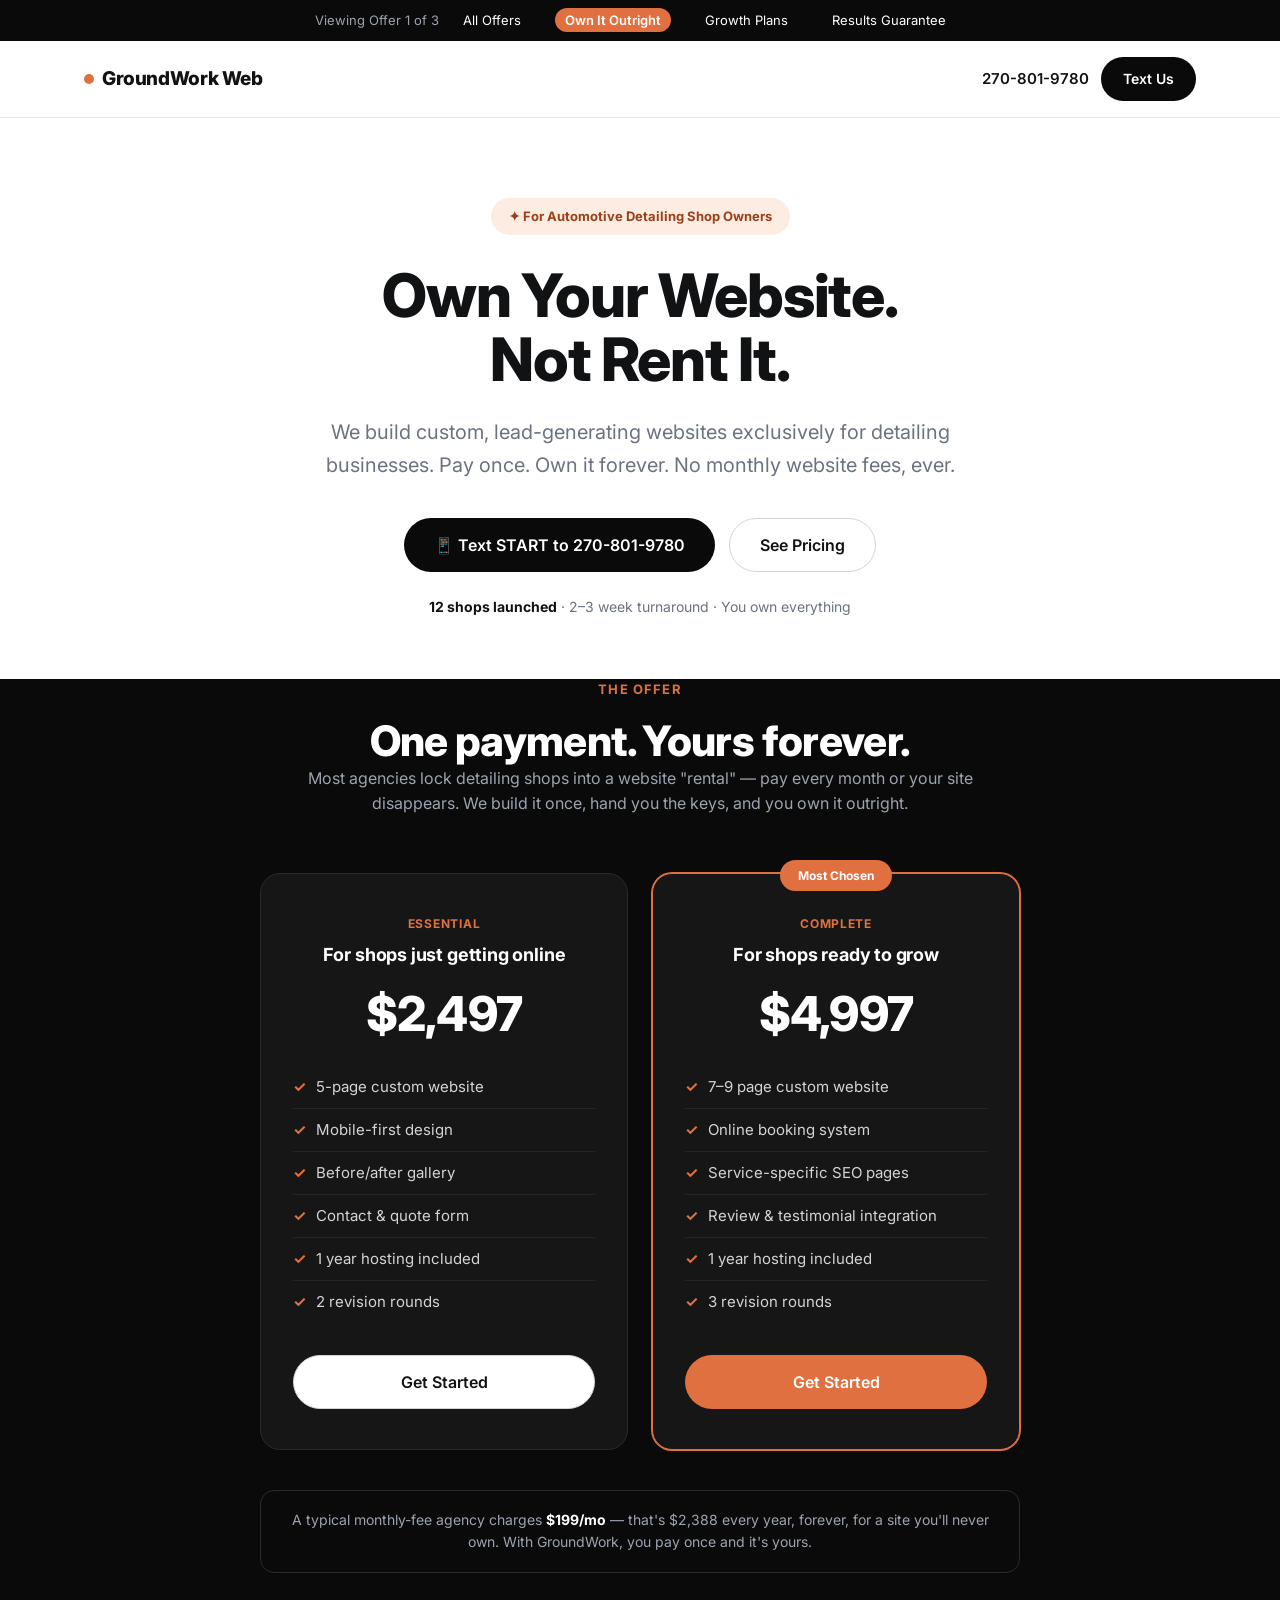
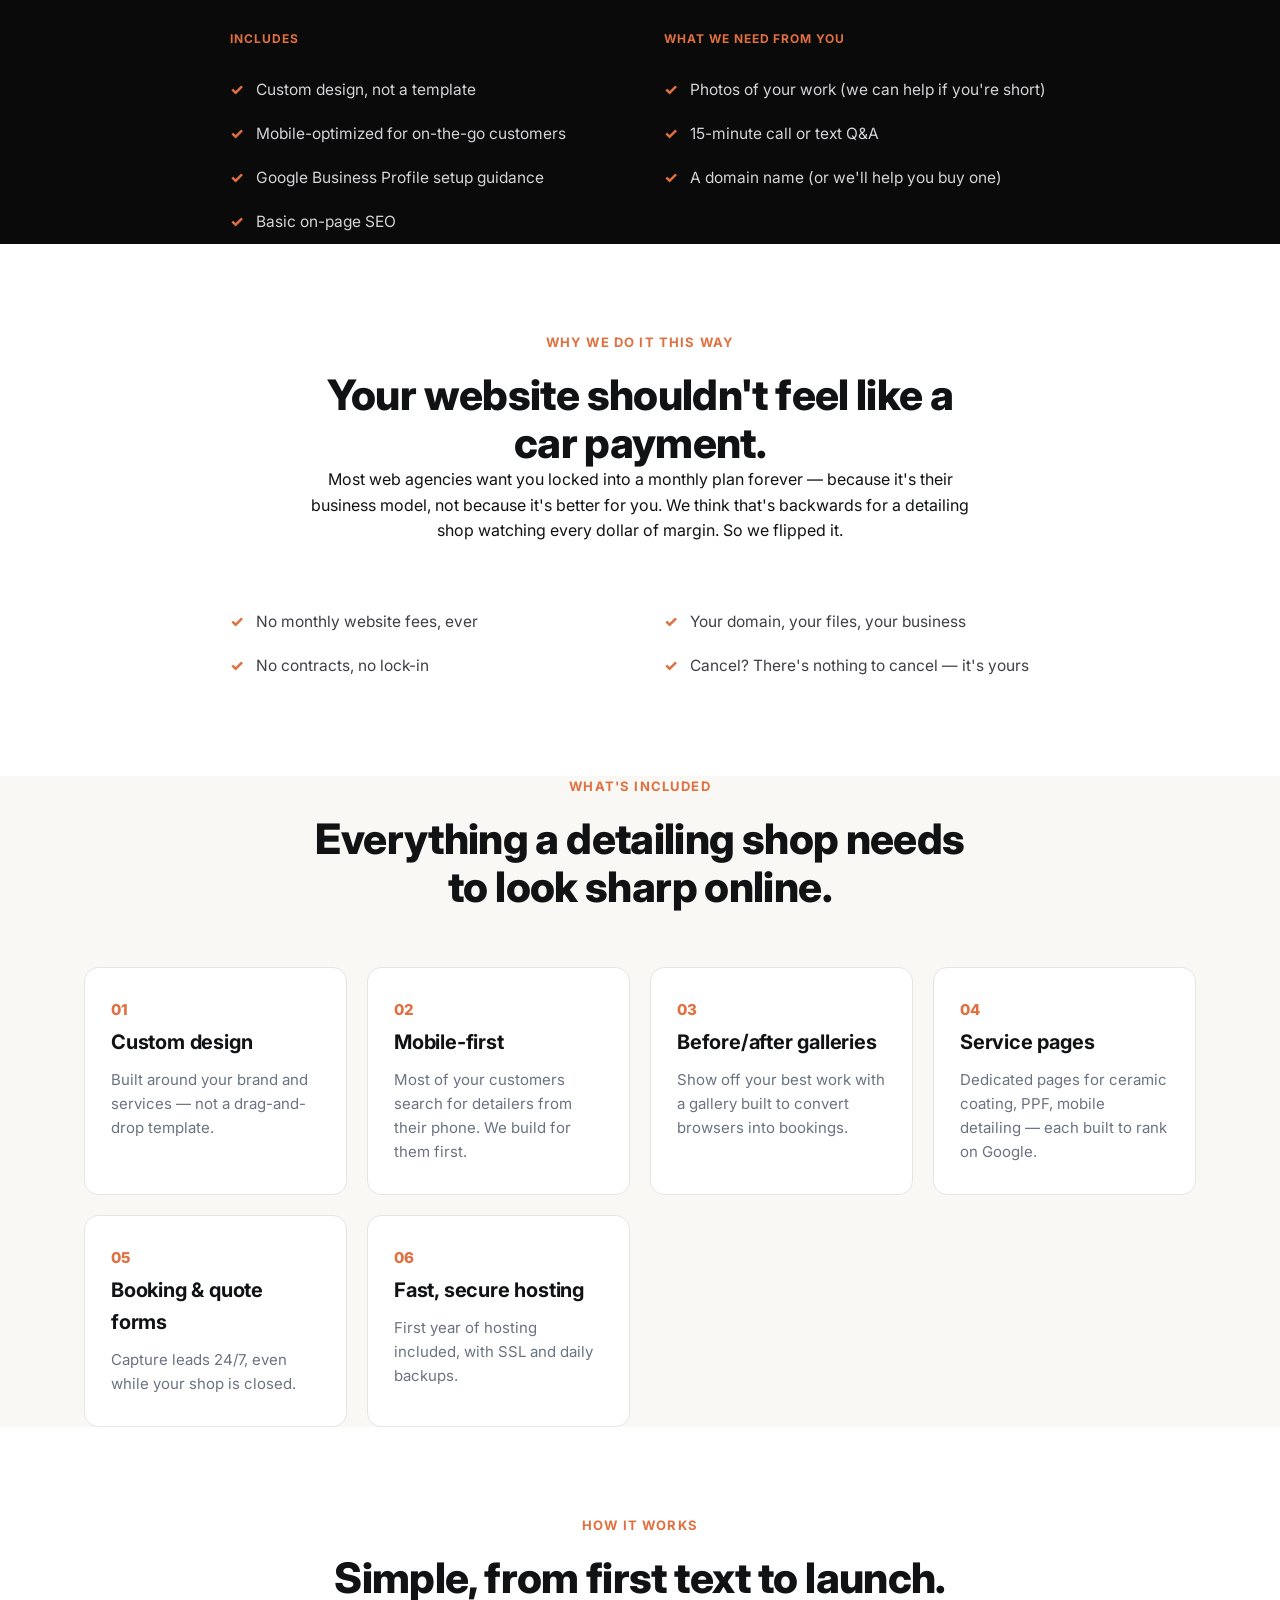
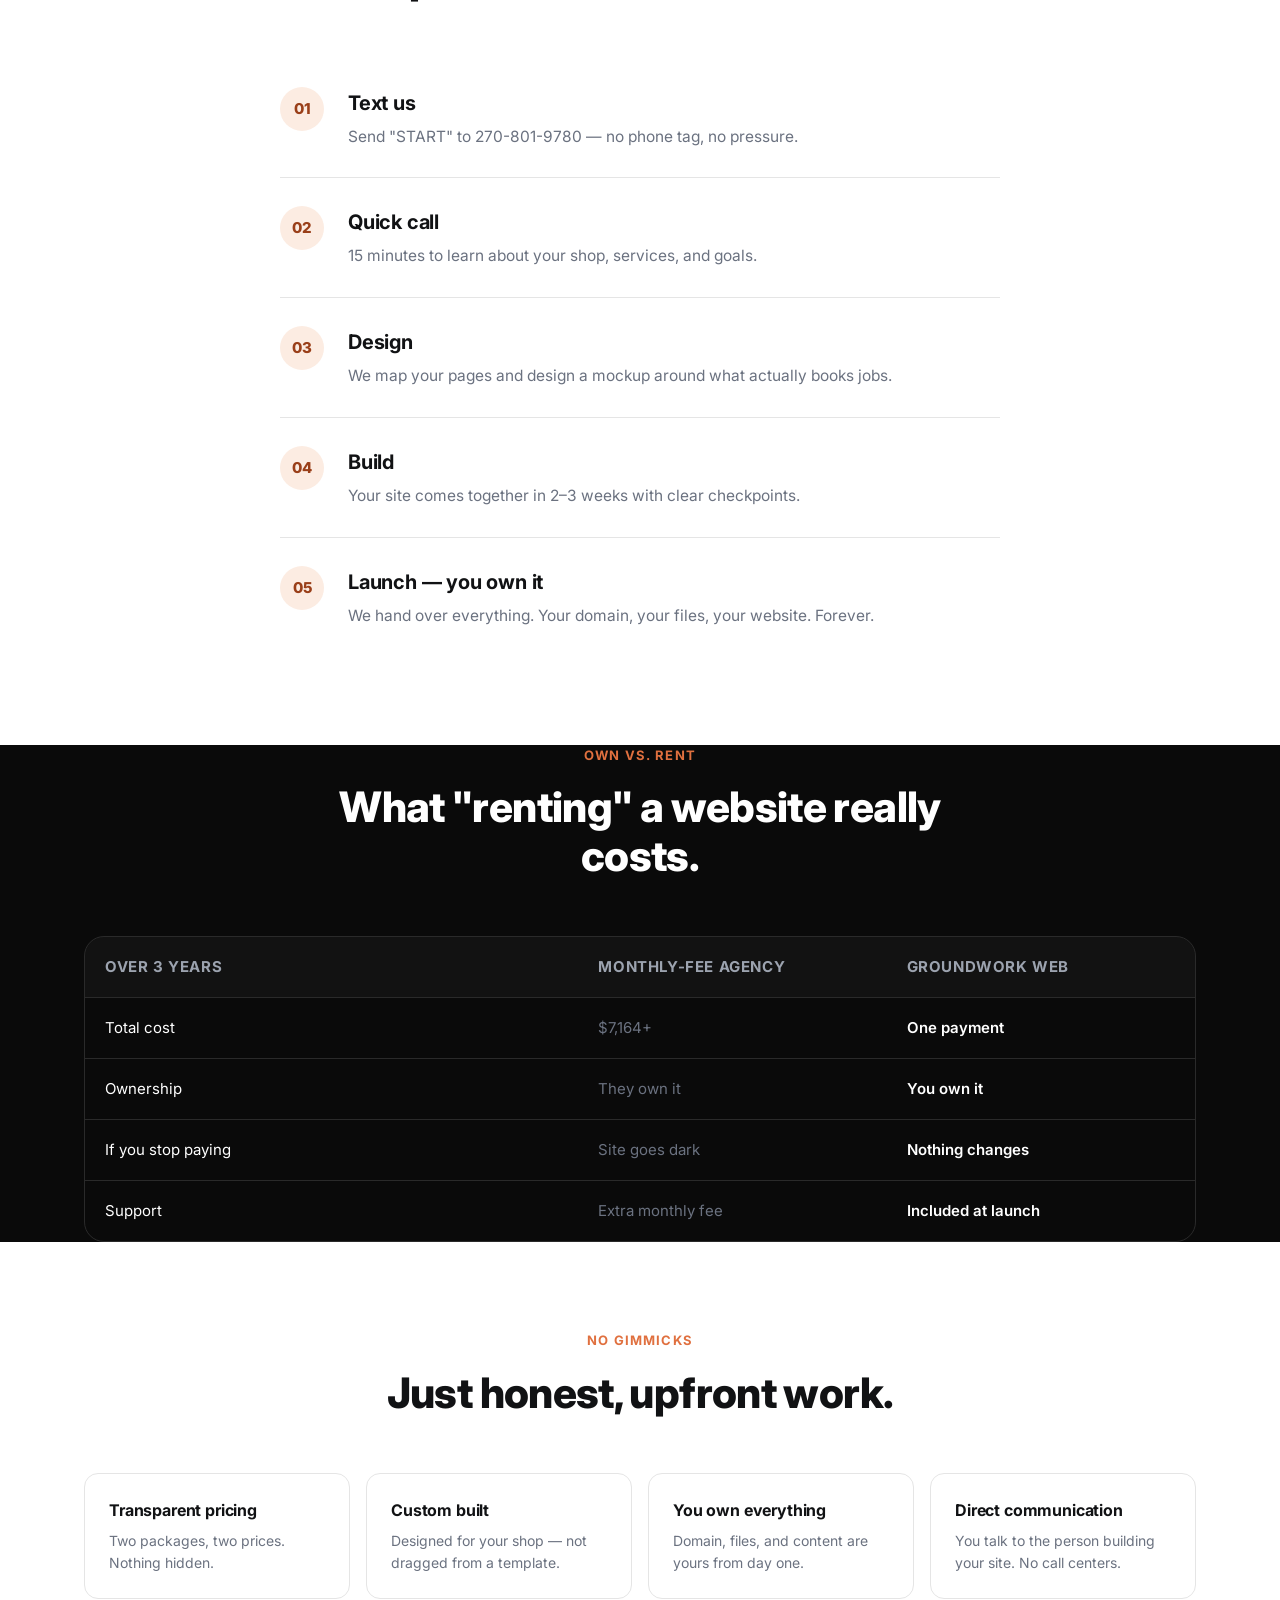
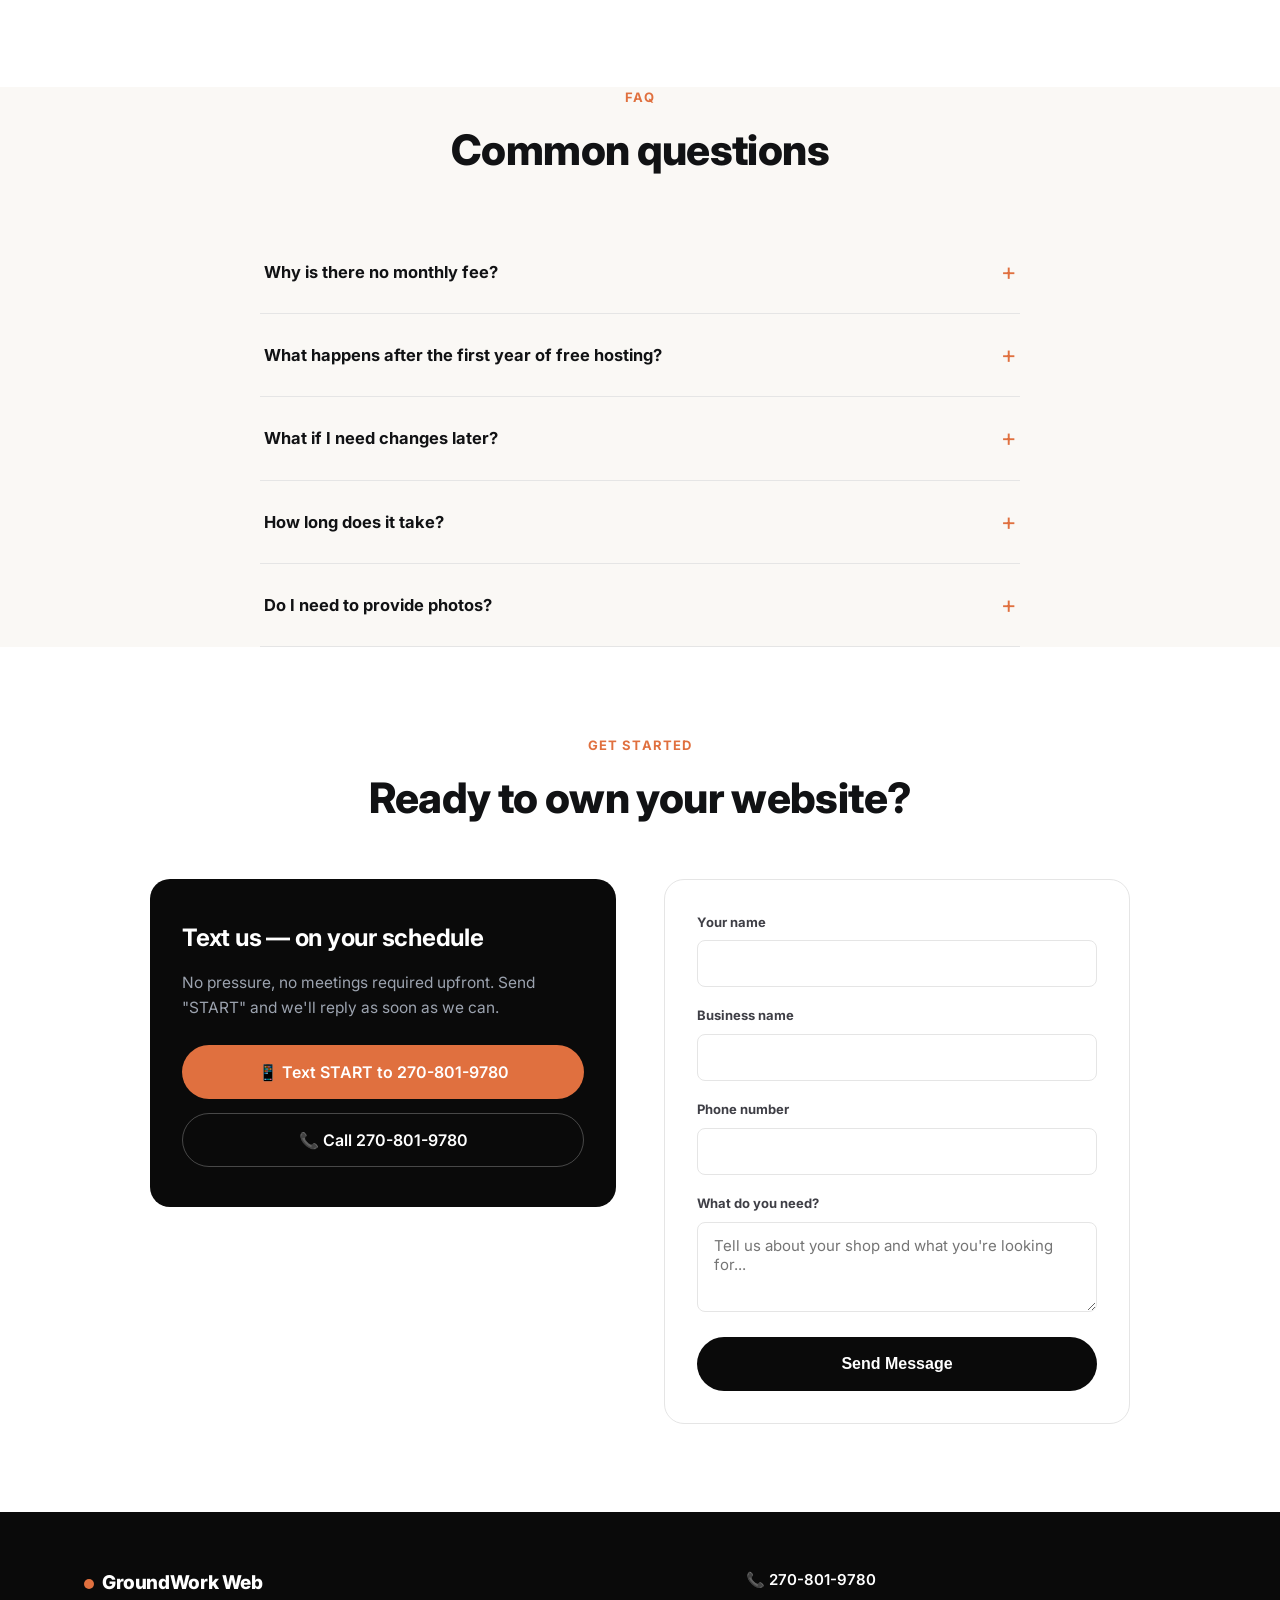
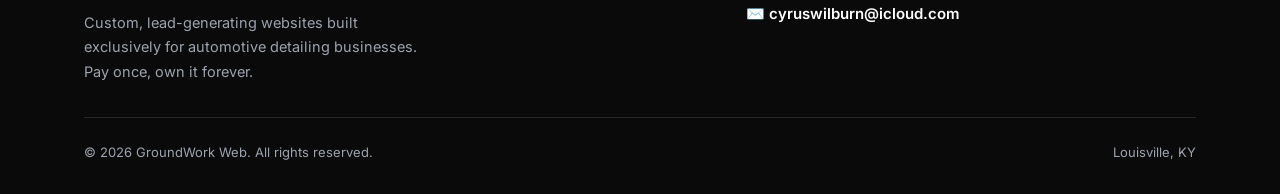
==== commit 80720aed: "Complete redesign: match groundwork-web.com design quality with 3 distinct offers Rebuilt all versio" ====
--- a/version1.html
+++ b/version1.html
@@ -1,667 +1,329 @@
 <!DOCTYPE html>
 <html lang="en">
 <head>
-    <meta charset="UTF-8">
-    <meta name="viewport" content="width=device-width, initial-scale=1.0">
-    <meta name="description" content="Professional websites for automotive detailing businesses. 340% average booking increase. Real results for real shops.">
-    <title>GroundWork Web — Detailing Websites That Get Results</title>
-    <style>
-        * {
-            margin: 0;
-            padding: 0;
-            box-sizing: border-box;
-        }
-        
-        body {
-            font-family: -apple-system, BlinkMacSystemFont, "Segoe UI", Roboto, sans-serif;
-            line-height: 1.6;
-            color: #2d3748;
-            background: #f7fafc;
-        }
-        
-        .nav-bar {
-            background: #1a365d;
-            color: white;
-            padding: 12px 20px;
-            font-size: 14px;
-            position: sticky;
-            top: 0;
-            z-index: 100;
-        }
-        
-        .nav-bar a {
-            color: white;
-            text-decoration: none;
-            margin-right: 16px;
-        }
-        
-        .container {
-            max-width: 1200px;
-            margin: 0 auto;
-            padding: 0 20px;
-        }
-        
-        /* Header */
-        .header {
-            background: linear-gradient(135deg, #667eea 0%, #764ba2 100%);
-            color: white;
-            padding: 80px 20px 60px;
-            text-align: center;
-        }
-        
-        .trust-badge {
-            display: inline-block;
-            background: rgba(255,255,255,0.2);
-            padding: 8px 20px;
-            border-radius: 30px;
-            font-size: 14px;
-            font-weight: 600;
-            margin-bottom: 24px;
-        }
-        
-        h1 {
-            font-size: 48px;
-            font-weight: 800;
-            line-height: 1.2;
-            margin-bottom: 24px;
-        }
-        
-        .lead {
-            font-size: 22px;
-            margin-bottom: 40px;
-            opacity: 0.95;
-            max-width: 700px;
-            margin-left: auto;
-            margin-right: auto;
-        }
-        
-        .cta-group {
-            display: flex;
-            gap: 16px;
-            justify-content: center;
-            flex-wrap: wrap;
-            margin-bottom: 40px;
-        }
-        
-        .btn {
-            display: inline-block;
-            padding: 18px 36px;
-            font-size: 18px;
-            font-weight: 700;
-            text-decoration: none;
-            border-radius: 8px;
-            transition: all 0.2s;
-            min-height: 56px;
-            display: inline-flex;
-            align-items: center;
-            justify-content: center;
-        }
-        
-        .btn-primary {
-            background: #48bb78;
-            color: white;
-            box-shadow: 0 4px 14px rgba(72,187,120,0.4);
-        }
-        
-        .btn-primary:hover {
-            background: #38a169;
-            transform: translateY(-2px);
-            box-shadow: 0 6px 20px rgba(72,187,120,0.5);
-        }
-        
-        .btn-secondary {
-            background: white;
-            color: #667eea;
-            box-shadow: 0 4px 14px rgba(0,0,0,0.1);
-        }
-        
-        .btn-secondary:hover {
-            background: #f7fafc;
-            transform: translateY(-2px);
-        }
-        
-        .phone-link {
-            color: white;
-            font-size: 20px;
-            font-weight: 600;
-            text-decoration: none;
-            display: inline-flex;
-            align-items: center;
-            gap: 8px;
-        }
-        
-        /* Stats */
-        .stats-bar {
-            background: white;
-            padding: 40px 20px;
-            box-shadow: 0 4px 20px rgba(0,0,0,0.08);
-        }
-        
-        .stats-grid {
-            display: grid;
-            grid-template-columns: repeat(auto-fit, minmax(200px, 1fr));
-            gap: 40px;
-            text-align: center;
-        }
-        
-        .stat-number {
-            font-size: 48px;
-            font-weight: 800;
-            color: #667eea;
-            display: block;
-        }
-        
-        .stat-label {
-            font-size: 16px;
-            color: #718096;
-            margin-top: 8px;
-        }
-        
-        /* Sections */
-        section {
-            padding: 80px 20px;
-        }
-        
-        .section-header {
-            text-align: center;
-            margin-bottom: 60px;
-        }
-        
-        h2 {
-            font-size: 42px;
-            font-weight: 800;
-            color: #1a202c;
-            margin-bottom: 16px;
-        }
-        
-        .section-subtitle {
-            font-size: 20px;
-            color: #718096;
-            max-width: 700px;
-            margin: 0 auto;
-        }
-        
-        /* Features Grid */
-        .features-grid {
-            display: grid;
-            grid-template-columns: repeat(auto-fit, minmax(300px, 1fr));
-            gap: 32px;
-        }
-        
-        .feature-card {
-            background: white;
-            padding: 40px 32px;
-            border-radius: 12px;
-            box-shadow: 0 4px 20px rgba(0,0,0,0.08);
-            transition: all 0.3s;
-        }
-        
-        .feature-card:hover {
-            transform: translateY(-4px);
-            box-shadow: 0 8px 30px rgba(0,0,0,0.12);
-        }
-        
-        .feature-icon {
-            width: 60px;
-            height: 60px;
-            background: linear-gradient(135deg, #667eea 0%, #764ba2 100%);
-            border-radius: 12px;
-            display: flex;
-            align-items: center;
-            justify-content: center;
-            font-size: 28px;
-            margin-bottom: 24px;
-        }
-        
-        .feature-card h3 {
-            font-size: 24px;
-            font-weight: 700;
-            color: #1a202c;
-            margin-bottom: 12px;
-        }
-        
-        .feature-card p {
-            color: #4a5568;
-            line-height: 1.7;
-        }
-        
-        /* Testimonials */
-        .testimonials {
-            background: white;
-        }
-        
-        .testimonial-card {
-            background: #f7fafc;
-            padding: 40px;
-            border-radius: 12px;
-            margin-bottom: 32px;
-            border-left: 4px solid #667eea;
-        }
-        
-        .stars {
-            color: #f6ad55;
-            font-size: 20px;
-            margin-bottom: 16px;
-        }
-        
-        .testimonial-text {
-            font-size: 20px;
-            line-height: 1.7;
-            color: #2d3748;
-            margin-bottom: 24px;
-        }
-        
-        .testimonial-author {
-            display: flex;
-            align-items: center;
-            gap: 16px;
-        }
-        
-        .author-avatar {
-            width: 56px;
-            height: 56px;
-            background: linear-gradient(135deg, #667eea 0%, #764ba2 100%);
-            border-radius: 50%;
-            display: flex;
-            align-items: center;
-            justify-content: center;
-            color: white;
-            font-weight: 700;
-            font-size: 20px;
-        }
-        
-        .author-info h4 {
-            font-weight: 700;
-            color: #1a202c;
-            margin-bottom: 4px;
-        }
-        
-        .author-info p {
-            color: #718096;
-            font-size: 14px;
-        }
-        
-        /* Pricing */
-        .pricing-grid {
-            display: grid;
-            grid-template-columns: repeat(auto-fit, minmax(300px, 1fr));
-            gap: 32px;
-            max-width: 900px;
-            margin: 0 auto;
-        }
-        
-        .pricing-card {
-            background: white;
-            padding: 48px 40px;
-            border-radius: 16px;
-            box-shadow: 0 4px 20px rgba(0,0,0,0.08);
-            text-align: center;
-            transition: all 0.3s;
-        }
-        
-        .pricing-card:hover {
-            transform: translateY(-4px);
-            box-shadow: 0 8px 30px rgba(0,0,0,0.12);
-        }
-        
-        .pricing-card.featured {
-            border: 3px solid #667eea;
-            position: relative;
-        }
-        
-        .popular-badge {
-            position: absolute;
-            top: -16px;
-            left: 50%;
-            transform: translateX(-50%);
-            background: #48bb78;
-            color: white;
-            padding: 6px 20px;
-            border-radius: 20px;
-            font-size: 13px;
-            font-weight: 700;
-            text-transform: uppercase;
-        }
-        
-        .pricing-card h3 {
-            font-size: 24px;
-            font-weight: 700;
-            color: #1a202c;
-            margin-bottom: 16px;
-        }
-        
-        .price {
-            font-size: 56px;
-            font-weight: 800;
-            color: #667eea;
-            margin-bottom: 32px;
-        }
-        
-        .pricing-features {
-            list-style: none;
-            margin-bottom: 32px;
-            text-align: left;
-        }
-        
-        .pricing-features li {
-            padding: 12px 0;
-            color: #4a5568;
-            display: flex;
-            align-items: center;
-            gap: 12px;
-        }
-        
-        .pricing-features li:before {
-            content: "✓";
-            color: #48bb78;
-            font-weight: 700;
-            font-size: 20px;
-        }
-        
-        /* CTA Section */
-        .cta-section {
-            background: linear-gradient(135deg, #667eea 0%, #764ba2 100%);
-            color: white;
-            text-align: center;
-            padding: 80px 20px;
-        }
-        
-        .cta-section h2 {
-            color: white;
-            margin-bottom: 24px;
-        }
-        
-        .cta-section p {
-            font-size: 20px;
-            margin-bottom: 40px;
-            opacity: 0.95;
-        }
-        
-        /* Trust Badges */
-        .trust-section {
-            background: white;
-            padding: 60px 20px;
-            text-align: center;
-        }
-        
-        .trust-grid {
-            display: grid;
-            grid-template-columns: repeat(auto-fit, minmax(200px, 1fr));
-            gap: 40px;
-            max-width: 900px;
-            margin: 40px auto 0;
-        }
-        
-        .trust-item {
-            text-align: center;
-        }
-        
-        .trust-icon {
-            font-size: 48px;
-            margin-bottom: 16px;
-        }
-        
-        .trust-text {
-            font-weight: 600;
-            color: #2d3748;
-        }
-        
-        /* Mobile Bottom Bar */
-        .mobile-bottom-bar {
-            display: none;
-            position: fixed;
-            bottom: 0;
-            left: 0;
-            right: 0;
-            background: white;
-            padding: 16px 20px;
-            box-shadow: 0 -4px 20px rgba(0,0,0,0.1);
-            z-index: 100;
-        }
-        
-        @media (max-width: 768px) {
-            h1 {
-                font-size: 36px;
-            }
-            
-            h2 {
-                font-size: 32px;
-            }
-            
-            .mobile-bottom-bar {
-                display: grid;
-                grid-template-columns: 1fr 1fr;
-                gap: 12px;
-            }
-            
-            body {
-                padding-bottom: 90px;
-            }
-            
-            .btn {
-                font-size: 16px;
-                padding: 14px 24px;
-            }
-        }
-    </style>
+<meta charset="UTF-8">
+<meta name="viewport" content="width=device-width, initial-scale=1.0">
+<meta name="description" content="Custom lead-generating websites for automotive detailing businesses. Pay once, own it forever — no monthly website fees.">
+<title>GroundWork Web — Own Your Website, Not Rent It</title>
+<link rel="preconnect" href="https://fonts.googleapis.com">
+<link rel="preconnect" href="https://fonts.gstatic.com" crossorigin>
+<link href="https://fonts.googleapis.com/css2?family=Inter:wght@400;500;600;700;800&display=swap" rel="stylesheet">
+<link rel="stylesheet" href="assets/style.css">
 </head>
-<body>
-    <nav class="nav-bar">
-        <a href="index.html">← All Versions</a>
-        <strong>Version 1</strong>
-        <a href="version2.html">V2</a>
-        <a href="version3.html">V3</a>
-    </nav>
-    
-    <header class="header">
-        <div class="container">
-            <div class="trust-badge">✓ Trusted by 127 Detailing Shops Nationwide</div>
-            <h1>Get More Bookings With a Website That Actually Works</h1>
-            <p class="lead">We build fast, mobile-optimized websites exclusively for automotive detailing businesses. No templates. No monthly fees. Just results.</p>
-            
-            <div class="cta-group">
-                <a href="tel:2708019780" class="btn btn-primary">📞 Call Now: 270-801-9780</a>
-                <a href="mailto:cyruswilburn@icloud.com?subject=Free Website Audit" class="btn btn-secondary">Get Free Audit</a>
-            </div>
-            
-            <a href="tel:2708019780" class="phone-link">Or text us: 270-801-9780</a>
+<body class="theme-orange">
+
+<div class="demo-bar">
+  Viewing Offer 1 of 3
+  <a href="index.html">All Offers</a>
+  <a href="version1.html" class="current">Own It Outright</a>
+  <a href="version2.html">Growth Plans</a>
+  <a href="version3.html">Results Guarantee</a>
+</div>
+
+<header class="site-header">
+  <div class="container">
+    <div class="logo"><span class="logo-dot"></span>GroundWork Web</div>
+    <div class="header-cta">
+      <a href="tel:2708019780" class="header-phone">270-801-9780</a>
+      <a href="#contact" class="btn btn-primary btn-sm">Text Us</a>
+    </div>
+  </div>
+</header>
+
+<section class="hero">
+  <div class="container">
+    <div class="hero-badge">✦ For Automotive Detailing Shop Owners</div>
+    <h1>Own Your Website.<br>Not Rent It.</h1>
+    <p class="lead mx-auto">We build custom, lead-generating websites exclusively for detailing businesses. Pay once. Own it forever. No monthly website fees, ever.</p>
+    <div class="hero-ctas">
+      <a href="sms:2708019780?&body=START" class="btn btn-primary">📱 Text START to 270-801-9780</a>
+      <a href="#pricing" class="btn btn-secondary">See Pricing</a>
+    </div>
+    <p class="hero-trust"><strong>12 shops launched</strong> · 2–3 week turnaround · You own everything</p>
+  </div>
+</section>
+
+<section class="section-dark" id="pricing">
+  <div class="container">
+    <div class="section-header">
+      <span class="eyebrow">The Offer</span>
+      <h2>One payment. Yours forever.</h2>
+      <p>Most agencies lock detailing shops into a website "rental" — pay every month or your site disappears. We build it once, hand you the keys, and you own it outright.</p>
+    </div>
+
+    <div class="price-grid two-col">
+      <div class="price-card">
+        <div class="price-caption">Essential</div>
+        <h3>For shops just getting online</h3>
+        <div class="price-amount">$2,497</div>
+        <ul class="price-features">
+          <li>5-page custom website</li>
+          <li>Mobile-first design</li>
+          <li>Before/after gallery</li>
+          <li>Contact & quote form</li>
+          <li>1 year hosting included</li>
+          <li>2 revision rounds</li>
+        </ul>
+        <a href="#contact" class="btn btn-secondary btn-block" style="background:white;">Get Started</a>
+      </div>
+
+      <div class="price-card featured">
+        <div class="price-card-badge">Most Chosen</div>
+        <div class="price-caption">Complete</div>
+        <h3>For shops ready to grow</h3>
+        <div class="price-amount">$4,997</div>
+        <ul class="price-features">
+          <li>7–9 page custom website</li>
+          <li>Online booking system</li>
+          <li>Service-specific SEO pages</li>
+          <li>Review & testimonial integration</li>
+          <li>1 year hosting included</li>
+          <li>3 revision rounds</li>
+        </ul>
+        <a href="#contact" class="btn btn-accent btn-block">Get Started</a>
+      </div>
+    </div>
+
+    <div class="note-box">
+      A typical monthly-fee agency charges <strong style="color:white;">$199/mo</strong> — that's $2,388 every year, forever, for a site you'll never own. With GroundWork, you pay once and it's yours.
+    </div>
+
+    <div class="two-col-list">
+      <div>
+        <div class="list-col-label">Includes</div>
+        <ul class="check-list">
+          <li>Custom design, not a template</li>
+          <li>Mobile-optimized for on-the-go customers</li>
+          <li>Google Business Profile setup guidance</li>
+          <li>Basic on-page SEO</li>
+        </ul>
+      </div>
+      <div>
+        <div class="list-col-label">What We Need From You</div>
+        <ul class="check-list">
+          <li>Photos of your work (we can help if you're short)</li>
+          <li>15-minute call or text Q&A</li>
+          <li>A domain name (or we'll help you buy one)</li>
+        </ul>
+      </div>
+    </div>
+  </div>
+</section>
+
+<section class="section">
+  <div class="container">
+    <div class="section-header">
+      <span class="eyebrow">Why We Do It This Way</span>
+      <h2>Your website shouldn't feel like a car payment.</h2>
+      <p class="mx-auto">Most web agencies want you locked into a monthly plan forever — because it's their business model, not because it's better for you. We think that's backwards for a detailing shop watching every dollar of margin. So we flipped it.</p>
+    </div>
+    <div class="two-col-list" style="margin-top:0;">
+      <div>
+        <ul class="check-list on-light">
+          <li>No monthly website fees, ever</li>
+          <li>No contracts, no lock-in</li>
+        </ul>
+      </div>
+      <div>
+        <ul class="check-list on-light">
+          <li>Your domain, your files, your business</li>
+          <li>Cancel? There's nothing to cancel — it's yours</li>
+        </ul>
+      </div>
+    </div>
+  </div>
+</section>
+
+<section class="section-cream">
+  <div class="container">
+    <div class="section-header">
+      <span class="eyebrow">What's Included</span>
+      <h2>Everything a detailing shop needs to look sharp online.</h2>
+    </div>
+    <div class="card-grid">
+      <div class="card"><div class="card-icon">01</div><h3>Custom design</h3><p>Built around your brand and services — not a drag-and-drop template.</p></div>
+      <div class="card"><div class="card-icon">02</div><h3>Mobile-first</h3><p>Most of your customers search for detailers from their phone. We build for them first.</p></div>
+      <div class="card"><div class="card-icon">03</div><h3>Before/after galleries</h3><p>Show off your best work with a gallery built to convert browsers into bookings.</p></div>
+      <div class="card"><div class="card-icon">04</div><h3>Service pages</h3><p>Dedicated pages for ceramic coating, PPF, mobile detailing — each built to rank on Google.</p></div>
+      <div class="card"><div class="card-icon">05</div><h3>Booking & quote forms</h3><p>Capture leads 24/7, even while your shop is closed.</p></div>
+      <div class="card"><div class="card-icon">06</div><h3>Fast, secure hosting</h3><p>First year of hosting included, with SSL and daily backups.</p></div>
+    </div>
+  </div>
+</section>
+
+<section class="section">
+  <div class="container">
+    <div class="section-header">
+      <span class="eyebrow">How It Works</span>
+      <h2>Simple, from first text to launch.</h2>
+    </div>
+    <div class="steps">
+      <div class="step">
+        <div class="step-num">01</div>
+        <div><h3>Text us</h3><p>Send "START" to 270-801-9780 — no phone tag, no pressure.</p></div>
+      </div>
+      <div class="step">
+        <div class="step-num">02</div>
+        <div><h3>Quick call</h3><p>15 minutes to learn about your shop, services, and goals.</p></div>
+      </div>
+      <div class="step">
+        <div class="step-num">03</div>
+        <div><h3>Design</h3><p>We map your pages and design a mockup around what actually books jobs.</p></div>
+      </div>
+      <div class="step">
+        <div class="step-num">04</div>
+        <div><h3>Build</h3><p>Your site comes together in 2–3 weeks with clear checkpoints.</p></div>
+      </div>
+      <div class="step">
+        <div class="step-num">05</div>
+        <div><h3>Launch — you own it</h3><p>We hand over everything. Your domain, your files, your website. Forever.</p></div>
+      </div>
+    </div>
+  </div>
+</section>
+
+<section class="section-dark">
+  <div class="container">
+    <div class="section-header">
+      <span class="eyebrow">Own vs. Rent</span>
+      <h2>What "renting" a website really costs.</h2>
+    </div>
+    <div class="compare-table">
+      <div class="compare-row compare-head">
+        <div>Over 3 Years</div>
+        <div>Monthly-Fee Agency</div>
+        <div>GroundWork Web</div>
+      </div>
+      <div class="compare-row">
+        <div>Total cost</div>
+        <div class="col-them">$7,164+</div>
+        <div class="col-us">One payment</div>
+      </div>
+      <div class="compare-row">
+        <div>Ownership</div>
+        <div class="col-them">They own it</div>
+        <div class="col-us">You own it</div>
+      </div>
+      <div class="compare-row">
+        <div>If you stop paying</div>
+        <div class="col-them">Site goes dark</div>
+        <div class="col-us">Nothing changes</div>
+      </div>
+      <div class="compare-row">
+        <div>Support</div>
+        <div class="col-them">Extra monthly fee</div>
+        <div class="col-us">Included at launch</div>
+      </div>
+    </div>
+  </div>
+</section>
+
+<section class="section">
+  <div class="container">
+    <div class="section-header">
+      <span class="eyebrow">No Gimmicks</span>
+      <h2>Just honest, upfront work.</h2>
+    </div>
+    <div class="trust-grid">
+      <div class="trust-item"><h3>Transparent pricing</h3><p>Two packages, two prices. Nothing hidden.</p></div>
+      <div class="trust-item"><h3>Custom built</h3><p>Designed for your shop — not dragged from a template.</p></div>
+      <div class="trust-item"><h3>You own everything</h3><p>Domain, files, and content are yours from day one.</p></div>
+      <div class="trust-item"><h3>Direct communication</h3><p>You talk to the person building your site. No call centers.</p></div>
+    </div>
+  </div>
+</section>
+
+<section class="section-cream">
+  <div class="container">
+    <div class="section-header">
+      <span class="eyebrow">FAQ</span>
+      <h2>Common questions</h2>
+    </div>
+    <div class="faq-list">
+      <details class="faq-item">
+        <summary>Why is there no monthly fee?</summary>
+        <p>Because you shouldn't have to pay forever for a website you'll never own. We charge once for the design and build, then hand over everything — domain, files, and hosting login — so you're never locked in.</p>
+      </details>
+      <details class="faq-item">
+        <summary>What happens after the first year of free hosting?</summary>
+        <p>You can renew hosting with us for a small annual fee (around $150/yr) or move it anywhere you like — it's your website.</p>
+      </details>
+      <details class="faq-item">
+        <summary>What if I need changes later?</summary>
+        <p>Minor updates can be done yourself with the simple editor we set up, or we're happy to make changes for a small one-time fee — no subscription required.</p>
+      </details>
+      <details class="faq-item">
+        <summary>How long does it take?</summary>
+        <p>Typically 2–3 weeks from kickoff, depending on how quickly you send us photos and feedback.</p>
+      </details>
+      <details class="faq-item">
+        <summary>Do I need to provide photos?</summary>
+        <p>Great photos make a huge difference. If you don't have professional shots, we'll guide you on what to capture with just your phone.</p>
+      </details>
+    </div>
+  </div>
+</section>
+
+<section class="section" id="contact">
+  <div class="container">
+    <div class="section-header">
+      <span class="eyebrow">Get Started</span>
+      <h2>Ready to own your website?</h2>
+    </div>
+    <div class="contact-wrap">
+      <div class="contact-text-cta">
+        <h3>Text us — on your schedule</h3>
+        <p>No pressure, no meetings required upfront. Send "START" and we'll reply as soon as we can.</p>
+        <a href="sms:2708019780?&body=START" class="btn btn-accent btn-block" style="margin-bottom:14px;">📱 Text START to 270-801-9780</a>
+        <a href="tel:2708019780" class="btn btn-outline-light btn-block">📞 Call 270-801-9780</a>
+      </div>
+      <form class="contact-form" id="contact-form">
+        <div class="form-group">
+          <label for="f-name">Your name</label>
+          <input type="text" id="f-name" required>
         </div>
-    </header>
-    
-    <div class="stats-bar">
-        <div class="container">
-            <div class="stats-grid">
-                <div>
-                    <span class="stat-number">127</span>
-                    <span class="stat-label">Detailing Shops Served</span>
-                </div>
-                <div>
-                    <span class="stat-number">340%</span>
-                    <span class="stat-label">Average Booking Increase</span>
-                </div>
-                <div>
-                    <span class="stat-number">1.6s</span>
-                    <span class="stat-label">Average Load Time</span>
-                </div>
-                <div>
-                    <span class="stat-number">98%</span>
-                    <span class="stat-label">Client Satisfaction</span>
-                </div>
-            </div>
+        <div class="form-group">
+          <label for="f-business">Business name</label>
+          <input type="text" id="f-business" required>
         </div>
-    </div>
-    
-    <section>
-        <div class="container">
-            <div class="section-header">
-                <h2>Why Detailing Shops Choose GroundWork</h2>
-                <p class="section-subtitle">We only work with automotive detailing businesses. We know what works because we've done it 127 times.</p>
-            </div>
-            
-            <div class="features-grid">
-                <div class="feature-card">
-                    <div class="feature-icon">🚀</div>
-                    <h3>Lightning Fast</h3>
-                    <p>Your site loads in under 2 seconds on mobile. Fast sites get more bookings. It's that simple.</p>
-                </div>
-                
-                <div class="feature-card">
-                    <div class="feature-icon">📱</div>
-                    <h3>Mobile-First</h3>
-                    <p>Built for phones first. 70% of your customers are on mobile, so that's where we focus.</p>
-                </div>
-                
-                <div class="feature-card">
-                    <div class="feature-icon">💰</div>
-                    <h3>No Monthly Fees</h3>
-                    <p>You own your site. We don't hold it hostage with monthly fees. Pay once, own forever.</p>
-                </div>
-                
-                <div class="feature-card">
-                    <div class="feature-icon">📅</div>
-                    <h3>Booking Built-In</h3>
-                    <p>Online booking system included. Capture leads 24/7, even while you're sleeping.</p>
-                </div>
-                
-                <div class="feature-card">
-                    <div class="feature-icon">🎯</div>
-                    <h3>SEO Optimized</h3>
-                    <p>Service-specific pages that rank on Google. Get found for "ceramic coating [your city]".</p>
-                </div>
-                
-                <div class="feature-card">
-                    <div class="feature-icon">✨</div>
-                    <h3>Custom to You</h3>
-                    <p>Not a template. Built specifically for your shop, your services, your brand.</p>
-                </div>
-            </div>
+        <div class="form-group">
+          <label for="f-phone">Phone number</label>
+          <input type="tel" id="f-phone" required>
         </div>
-    </section>
-    
-    <section class="testimonials">
-        <div class="container">
-            <div class="section-header">
-                <h2>What Shop Owners Say</h2>
-                <p class="section-subtitle">Real results from real detailing businesses</p>
-            </div>
-            
-            <div class="testimonial-card">
-                <div class="stars">★★★★★</div>
-                <p class="testimonial-text">"We went from 2-3 online bookings per week to 15-20. The site paid for itself in three weeks. Our ceramic coating page ranks #1 now."</p>
-                <div class="testimonial-author">
-                    <div class="author-avatar">MP</div>
-                    <div class="author-info">
-                        <h4>Mike Peterson</h4>
-                        <p>Precision Auto Detailing, Louisville KY</p>
-                    </div>
-                </div>
-            </div>
-            
-            <div class="testimonial-card">
-                <div class="stars">★★★★★</div>
-                <p class="testimonial-text">"My old site was embarrassing. Now I'm proud to show it. But more importantly, my phone actually rings. Best investment I've made in my business."</p>
-                <div class="testimonial-author">
-                    <div class="author-avatar">SC</div>
-                    <div class="author-info">
-                        <h4>Sarah Chen</h4>
-                        <p>Elite Shine Mobile Detailing, Nashville TN</p>
-                    </div>
-                </div>
-            </div>
-            
-            <div class="testimonial-card">
-                <div class="stars">★★★★★</div>
-                <p class="testimonial-text">"The booking system saves me 10+ hours per week. Customers book ceramic coatings at midnight while I'm asleep. The ROI is insane."</p>
-                <div class="testimonial-author">
-                    <div class="author-avatar">DR</div>
-                    <div class="author-info">
-                        <h4>David Rodriguez</h4>
-                        <p>Apex Auto Aesthetics, Atlanta GA</p>
-                    </div>
-                </div>
-            </div>
+        <div class="form-group">
+          <label for="f-message">What do you need?</label>
+          <textarea id="f-message" placeholder="Tell us about your shop and what you're looking for..."></textarea>
         </div>
-    </section>
-    
-    <section style="background: #f7fafc;">
-        <div class="container">
-            <div class="section-header">
-                <h2>Simple, Honest Pricing</h2>
-                <p class="section-subtitle">Pay once, own forever. No hidden fees.</p>
-            </div>
-            
-            <div class="pricing-grid">
-                <div class="pricing-card">
-                    <h3>Essential</h3>
-                    <div class="price">$3,500</div>
-                    <ul class="pricing-features">
-                        <li>5-7 custom pages</li>
-                        <li>Mobile-optimized design</li>
-                        <li>Basic booking system</li>
-                        <li>Before/after gallery</li>
-                        <li>Contact forms</li>
-                        <li>2-week delivery</li>
-                    </ul>
-                    <a href="mailto:cyruswilburn@icloud.com?subject=Essential Package Inquiry" class="btn btn-secondary" style="width: 100%;">Get Started</a>
-                </div>
-                
-                <div class="pricing-card featured">
-                    <div class="popular-badge">Most Popular</div>
-                    <h3>Complete</h3>
-                    <div class="price">$6,500</div>
-                    <ul class="pricing-features">
-                        <li>10+ custom pages</li>
-                        <li>Full booking system</li>
-                        <li>Service SEO pages</li>
-                        <li>Review integration</li>
-                        <li>Email automation</li>
-                        <li>3-week delivery</li>
-                    </ul>
-                    <a href="mailto:cyruswilburn@icloud.com?subject=Complete Package Inquiry" class="btn btn-primary" style="width: 100%;">Get Started</a>
-                </div>
-            </div>
-        </div>
-    </section>
-    
-    <div class="trust-section">
-        <div class="container">
-            <h3 style="font-size: 24px; color: #1a202c; margin-bottom: 40px;">Why Trust GroundWork?</h3>
-            <div class="trust-grid">
-                <div class="trust-item">
-                    <div class="trust-icon">💯</div>
-                    <div class="trust-text">100% Money-Back<br>Guarantee</div>
-                </div>
-                <div class="trust-item">
-                    <div class="trust-icon">⚡</div>
-                    <div class="trust-text">2-3 Week<br>Delivery</div>
-                </div>
-                <div class="trust-item">
-                    <div class="trust-icon">🏆</div>
-                    <div class="trust-text">127 Shops<br>Served</div>
-                </div>
-                <div class="trust-item">
-                    <div class="trust-icon">📞</div>
-                    <div class="trust-text">24-Hour<br>Response</div>
-                </div>
-            </div>
-        </div>
-    </div>
-    
-    <section class="cta-section">
-        <div class="container">
-            <h2>Ready to Get More Bookings?</h2>
-            <p>Free website audit. See exactly what's costing you bookings right now.</p>
-            
-            <div class="cta-group">
-                <a href="tel:2708019780" class="btn btn-primary">📞 Call: 270-801-9780</a>
-                <a href="mailto:cyruswilburn@icloud.com?subject=Free Website Audit" class="btn btn-secondary">Email for Free Audit</a>
-            </div>
-        </div>
-    </section>
-    
-    <div class="mobile-bottom-bar">
-        <a href="tel:2708019780" class="btn btn-primary" style="width: 100%;">Call Now</a>
-        <a href="mailto:cyruswilburn@icloud.com?subject=Free Website Audit" class="btn btn-secondary" style="width: 100%;">Get Audit</a>
-    </div>
+        <button type="submit" class="btn btn-primary btn-block">Send Message</button>
+      </form>
+    </div>
+  </div>
+</section>
+
+<footer>
+  <div class="container">
+    <div class="footer-top">
+      <div>
+        <div class="logo"><span class="logo-dot"></span>GroundWork Web</div>
+        <p>Custom, lead-generating websites built exclusively for automotive detailing businesses. Pay once, own it forever.</p>
+      </div>
+      <div class="footer-contact">
+        <a href="tel:2708019780">📞 270-801-9780</a>
+        <a href="mailto:cyruswilburn@icloud.com">✉️ cyruswilburn@icloud.com</a>
+      </div>
+    </div>
+    <div class="footer-bottom">
+      <span>© 2026 GroundWork Web. All rights reserved.</span>
+      <span>Louisville, KY</span>
+    </div>
+  </div>
+</footer>
+
+<div class="mobile-cta-bar">
+  <a href="sms:2708019780?&body=START" class="btn btn-accent">Text Us</a>
+  <a href="tel:2708019780" class="btn btn-secondary">Call Now</a>
+</div>
+
+<script src="assets/script.js"></script>
 </body>
 </html>
--- a/assets/style.css
+++ b/assets/style.css
@@ -0,0 +1,778 @@
+/* ============================================
+   GroundWork Web — Shared Design System
+   Inspired by high-converting SaaS/service landing pages
+   ============================================ */
+
+:root {
+  --black: #0a0a0a;
+  --near-black: #171717;
+  --white: #ffffff;
+  --cream: #faf8f5;
+  --gray-900: #111214;
+  --gray-700: #3f3f46;
+  --gray-500: #6b7280;
+  --gray-400: #9ca3af;
+  --gray-300: #d4d4d8;
+  --gray-200: #e5e5e5;
+  --gray-100: #f4f4f5;
+  --card-dark: #161616;
+  --card-dark-border: #2a2a2a;
+
+  /* Default theme (overridden by body.theme-*) */
+  --accent: #e0703f;
+  --accent-dark: #c4562a;
+  --accent-light: #fcece2;
+  --accent-text: #9a3f19;
+
+  --radius-sm: 8px;
+  --radius-md: 14px;
+  --radius-lg: 20px;
+  --radius-pill: 999px;
+
+  --max-width: 1160px;
+}
+
+body.theme-orange {
+  --accent: #e0703f;
+  --accent-dark: #c4562a;
+  --accent-light: #fcece2;
+  --accent-text: #9a3f19;
+}
+
+body.theme-green {
+  --accent: #159f6e;
+  --accent-dark: #0f7d56;
+  --accent-light: #e2f6ee;
+  --accent-text: #0b6242;
+}
+
+body.theme-blue {
+  --accent: #3163e0;
+  --accent-dark: #244bb0;
+  --accent-light: #e7edfd;
+  --accent-text: #1d3a8f;
+}
+
+* { margin: 0; padding: 0; box-sizing: border-box; }
+
+html { scroll-behavior: smooth; }
+
+body {
+  font-family: 'Inter', -apple-system, BlinkMacSystemFont, "Segoe UI", Roboto, sans-serif;
+  color: var(--gray-900);
+  background: var(--white);
+  line-height: 1.6;
+  -webkit-font-smoothing: antialiased;
+}
+
+img { max-width: 100%; display: block; }
+
+a { color: inherit; }
+
+.container {
+  max-width: var(--max-width);
+  margin: 0 auto;
+  padding: 0 24px;
+}
+
+/* ---------- Demo switcher bar ---------- */
+.demo-bar {
+  background: var(--black);
+  color: var(--gray-400);
+  font-size: 13px;
+  padding: 10px 20px;
+  text-align: center;
+}
+
+.demo-bar a {
+  color: var(--white);
+  text-decoration: none;
+  margin: 0 10px;
+  padding: 4px 10px;
+  border-radius: var(--radius-pill);
+}
+
+.demo-bar a.current {
+  background: var(--accent);
+  color: var(--white);
+  font-weight: 600;
+}
+
+.demo-bar a:hover:not(.current) {
+  background: rgba(255,255,255,0.1);
+}
+
+/* ---------- Header ---------- */
+.site-header {
+  position: sticky;
+  top: 0;
+  z-index: 50;
+  background: rgba(255,255,255,0.9);
+  backdrop-filter: blur(10px);
+  border-bottom: 1px solid var(--gray-200);
+}
+
+.site-header .container {
+  display: flex;
+  align-items: center;
+  justify-content: space-between;
+  height: 76px;
+}
+
+.logo {
+  font-weight: 800;
+  font-size: 19px;
+  letter-spacing: -0.02em;
+  display: flex;
+  align-items: center;
+  gap: 8px;
+}
+
+.logo-dot {
+  width: 10px;
+  height: 10px;
+  border-radius: 50%;
+  background: var(--accent);
+  display: inline-block;
+}
+
+.header-cta {
+  display: flex;
+  align-items: center;
+  gap: 12px;
+}
+
+.header-phone {
+  display: none;
+  font-weight: 600;
+  font-size: 15px;
+  text-decoration: none;
+  color: var(--gray-900);
+}
+
+@media (min-width: 640px) {
+  .header-phone { display: inline; }
+}
+
+/* ---------- Buttons ---------- */
+.btn {
+  display: inline-flex;
+  align-items: center;
+  justify-content: center;
+  gap: 8px;
+  padding: 16px 30px;
+  border-radius: var(--radius-pill);
+  font-weight: 600;
+  font-size: 16px;
+  text-decoration: none;
+  border: none;
+  cursor: pointer;
+  transition: all 0.2s ease;
+  line-height: 1;
+  min-height: 54px;
+}
+
+.btn-sm {
+  padding: 12px 22px;
+  font-size: 14px;
+  min-height: 44px;
+}
+
+.btn-primary {
+  background: var(--black);
+  color: var(--white);
+}
+.btn-primary:hover { background: var(--near-black); transform: translateY(-1px); }
+
+.btn-accent {
+  background: var(--accent);
+  color: var(--white);
+}
+.btn-accent:hover { background: var(--accent-dark); transform: translateY(-1px); }
+
+.btn-secondary {
+  background: var(--white);
+  color: var(--gray-900);
+  border: 1.5px solid var(--gray-300);
+}
+.btn-secondary:hover { border-color: var(--gray-900); }
+
+.btn-outline-light {
+  background: transparent;
+  color: var(--white);
+  border: 1.5px solid rgba(255,255,255,0.25);
+}
+.btn-outline-light:hover { border-color: rgba(255,255,255,0.6); }
+
+.btn-block { width: 100%; }
+
+/* ---------- Typography helpers ---------- */
+.eyebrow {
+  color: var(--accent);
+  text-transform: uppercase;
+  letter-spacing: 0.09em;
+  font-size: 13px;
+  font-weight: 700;
+  margin-bottom: 18px;
+  display: block;
+}
+
+.eyebrow-light {
+  color: var(--accent);
+}
+
+h1 {
+  font-size: clamp(34px, 6vw, 60px);
+  font-weight: 800;
+  line-height: 1.08;
+  letter-spacing: -0.02em;
+  color: var(--gray-900);
+}
+
+h2 {
+  font-size: clamp(28px, 4.2vw, 42px);
+  font-weight: 800;
+  letter-spacing: -0.015em;
+  line-height: 1.15;
+  color: var(--gray-900);
+}
+
+h3 {
+  font-size: 20px;
+  font-weight: 700;
+  letter-spacing: -0.01em;
+}
+
+.lead {
+  font-size: clamp(17px, 2.2vw, 20px);
+  color: var(--gray-500);
+  max-width: 640px;
+  line-height: 1.65;
+}
+
+.center { text-align: center; }
+.mx-auto { margin-left: auto; margin-right: auto; }
+
+/* ---------- Sections ---------- */
+.section {
+  padding: 88px 0;
+}
+
+.section-tight { padding: 56px 0; }
+
+.section-dark {
+  background: var(--black);
+  color: var(--white);
+}
+
+.section-dark h2 { color: var(--white); }
+.section-dark p { color: var(--gray-400); }
+
+.section-cream { background: var(--cream); }
+
+.section-header {
+  max-width: 680px;
+  margin: 0 auto 56px;
+  text-align: center;
+}
+
+/* ---------- Hero ---------- */
+.hero {
+  padding: 80px 0 60px;
+  text-align: center;
+}
+
+.hero-badge {
+  display: inline-flex;
+  align-items: center;
+  gap: 8px;
+  background: var(--accent-light);
+  color: var(--accent-text);
+  font-weight: 700;
+  font-size: 13px;
+  padding: 8px 18px;
+  border-radius: var(--radius-pill);
+  margin-bottom: 28px;
+}
+
+.hero h1 { margin-bottom: 24px; }
+
+.hero .lead {
+  margin: 0 auto 36px;
+}
+
+.hero-ctas {
+  display: flex;
+  gap: 14px;
+  justify-content: center;
+  flex-wrap: wrap;
+  margin-bottom: 24px;
+}
+
+.hero-trust {
+  font-size: 14px;
+  color: var(--gray-500);
+}
+
+.hero-trust strong { color: var(--gray-900); }
+
+/* ---------- Pricing ---------- */
+.price-grid {
+  display: grid;
+  grid-template-columns: repeat(auto-fit, minmax(280px, 1fr));
+  gap: 24px;
+  max-width: 920px;
+  margin: 0 auto;
+}
+
+.price-grid.two-col {
+  max-width: 760px;
+}
+
+.price-card {
+  background: var(--card-dark);
+  border: 1px solid var(--card-dark-border);
+  border-radius: var(--radius-lg);
+  padding: 40px 32px;
+  text-align: center;
+  position: relative;
+}
+
+.price-card.featured {
+  border-color: var(--accent);
+  box-shadow: 0 0 0 1px var(--accent);
+}
+
+.price-card-badge {
+  position: absolute;
+  top: -14px;
+  left: 50%;
+  transform: translateX(-50%);
+  background: var(--accent);
+  color: white;
+  font-size: 12px;
+  font-weight: 700;
+  padding: 6px 18px;
+  border-radius: var(--radius-pill);
+  white-space: nowrap;
+}
+
+.price-card h3 {
+  color: white;
+  font-size: 18px;
+  margin-bottom: 20px;
+}
+
+.price-strike {
+  color: var(--gray-500);
+  font-size: 15px;
+  text-decoration: line-through;
+  margin-bottom: 6px;
+}
+
+.price-amount {
+  font-size: 48px;
+  font-weight: 800;
+  color: white;
+  letter-spacing: -0.02em;
+  line-height: 1;
+}
+
+.price-amount span {
+  font-size: 17px;
+  font-weight: 500;
+  color: var(--gray-400);
+}
+
+.price-caption {
+  color: var(--accent);
+  font-weight: 700;
+  font-size: 12px;
+  text-transform: uppercase;
+  letter-spacing: 0.06em;
+  margin-bottom: 8px;
+}
+
+.price-features {
+  list-style: none;
+  text-align: left;
+  margin: 28px 0 32px;
+}
+
+.price-features li {
+  padding: 9px 0;
+  color: var(--gray-300);
+  font-size: 15px;
+  display: flex;
+  gap: 10px;
+  border-bottom: 1px solid rgba(255,255,255,0.06);
+}
+
+.price-features li:last-child { border-bottom: none; }
+
+.price-features li::before {
+  content: "✓";
+  color: var(--accent);
+  font-weight: 700;
+  flex-shrink: 0;
+}
+
+/* ---------- Includes/Requirements columns ---------- */
+.two-col-list {
+  display: grid;
+  grid-template-columns: repeat(auto-fit, minmax(260px, 1fr));
+  gap: 48px;
+  max-width: 820px;
+  margin: 56px auto 0;
+}
+
+.list-col-label {
+  color: var(--accent);
+  text-transform: uppercase;
+  letter-spacing: 0.08em;
+  font-size: 12px;
+  font-weight: 700;
+  margin-bottom: 20px;
+}
+
+.check-list {
+  list-style: none;
+}
+
+.check-list li {
+  display: flex;
+  gap: 12px;
+  padding: 10px 0;
+  color: var(--gray-300);
+  font-size: 15.5px;
+  line-height: 1.55;
+}
+
+.check-list.on-light li { color: var(--gray-700); }
+
+.check-list li::before {
+  content: "✓";
+  color: var(--accent);
+  font-weight: 800;
+  flex-shrink: 0;
+}
+
+.dot-list li::before {
+  content: "—";
+  color: var(--gray-500);
+  font-weight: 700;
+  flex-shrink: 0;
+}
+
+.note-box {
+  max-width: 760px;
+  margin: 40px auto 0;
+  padding: 18px 24px;
+  border: 1px solid var(--card-dark-border);
+  border-radius: var(--radius-md);
+  color: var(--gray-400);
+  font-size: 14px;
+  text-align: center;
+}
+
+/* ---------- Card grids ---------- */
+.card-grid {
+  display: grid;
+  grid-template-columns: repeat(auto-fit, minmax(260px, 1fr));
+  gap: 20px;
+}
+
+.card {
+  background: var(--white);
+  border: 1px solid var(--gray-200);
+  border-radius: var(--radius-md);
+  padding: 30px 26px;
+  transition: all 0.2s ease;
+}
+
+.card:hover {
+  border-color: var(--gray-300);
+  box-shadow: 0 4px 18px rgba(0,0,0,0.05);
+  transform: translateY(-2px);
+}
+
+.card h3 { margin-bottom: 10px; }
+.card p { color: var(--gray-500); font-size: 15px; line-height: 1.6; }
+
+.card-icon {
+  color: var(--accent);
+  font-size: 15px;
+  font-weight: 800;
+  margin-bottom: 4px;
+}
+
+.card-dark {
+  background: var(--card-dark);
+  border: 1px solid var(--card-dark-border);
+  border-radius: var(--radius-md);
+  padding: 32px 28px;
+  color: white;
+}
+
+.card-dark h3 { color: white; margin-bottom: 10px; }
+.card-dark p { color: var(--gray-400); font-size: 15px; line-height: 1.65; }
+
+.card-dark .stat {
+  font-size: 30px;
+  font-weight: 800;
+  color: var(--accent);
+  margin-bottom: 6px;
+}
+
+.trust-grid {
+  display: grid;
+  grid-template-columns: repeat(auto-fit, minmax(230px, 1fr));
+  gap: 16px;
+}
+
+.trust-item {
+  border: 1px solid var(--gray-200);
+  border-radius: var(--radius-md);
+  padding: 24px;
+}
+
+.trust-item h3 { font-size: 16px; margin-bottom: 6px; }
+.trust-item p { color: var(--gray-500); font-size: 14px; }
+
+/* ---------- Steps ---------- */
+.steps {
+  max-width: 720px;
+  margin: 0 auto;
+}
+
+.step {
+  display: flex;
+  gap: 24px;
+  padding: 28px 0;
+  border-bottom: 1px solid var(--gray-200);
+}
+
+.step:last-child { border-bottom: none; }
+
+.step-num {
+  flex-shrink: 0;
+  width: 44px;
+  height: 44px;
+  border-radius: 50%;
+  background: var(--accent-light);
+  color: var(--accent-text);
+  display: flex;
+  align-items: center;
+  justify-content: center;
+  font-weight: 800;
+  font-size: 15px;
+}
+
+.step h3 { margin-bottom: 6px; }
+.step p { color: var(--gray-500); font-size: 15.5px; }
+
+/* ---------- FAQ ---------- */
+.faq-list {
+  max-width: 760px;
+  margin: 0 auto;
+}
+
+.faq-item {
+  border-bottom: 1px solid var(--gray-200);
+}
+
+.faq-item summary {
+  cursor: pointer;
+  list-style: none;
+  padding: 22px 4px;
+  font-weight: 700;
+  font-size: 16.5px;
+  display: flex;
+  justify-content: space-between;
+  align-items: center;
+  gap: 20px;
+}
+
+.faq-item summary::-webkit-details-marker { display: none; }
+
+.faq-item summary::after {
+  content: "+";
+  font-size: 24px;
+  font-weight: 400;
+  color: var(--accent);
+  flex-shrink: 0;
+  transition: transform 0.2s ease;
+}
+
+.faq-item[open] summary::after {
+  content: "−";
+}
+
+.faq-item p {
+  padding: 0 4px 22px;
+  color: var(--gray-500);
+  font-size: 15.5px;
+  line-height: 1.7;
+}
+
+/* ---------- Contact ---------- */
+.contact-wrap {
+  display: grid;
+  grid-template-columns: 1fr 1fr;
+  gap: 48px;
+  align-items: start;
+  max-width: 980px;
+  margin: 0 auto;
+}
+
+@media (max-width: 800px) {
+  .contact-wrap { grid-template-columns: 1fr; }
+}
+
+.contact-text-cta {
+  background: var(--black);
+  color: white;
+  border-radius: var(--radius-lg);
+  padding: 40px 32px;
+}
+
+.contact-text-cta h3 { color: white; font-size: 24px; margin-bottom: 14px; }
+.contact-text-cta p { color: var(--gray-400); margin-bottom: 24px; font-size: 15.5px; }
+
+.contact-form {
+  border: 1px solid var(--gray-200);
+  border-radius: var(--radius-lg);
+  padding: 32px;
+}
+
+.form-group { margin-bottom: 18px; }
+
+.form-group label {
+  display: block;
+  font-size: 13px;
+  font-weight: 700;
+  margin-bottom: 8px;
+  color: var(--gray-700);
+}
+
+.form-group input,
+.form-group textarea {
+  width: 100%;
+  padding: 13px 16px;
+  border: 1.5px solid var(--gray-200);
+  border-radius: var(--radius-sm);
+  font-family: inherit;
+  font-size: 15px;
+  color: var(--gray-900);
+}
+
+.form-group input:focus,
+.form-group textarea:focus {
+  outline: none;
+  border-color: var(--accent);
+}
+
+.form-group textarea { resize: vertical; min-height: 90px; }
+
+/* ---------- Comparison table ---------- */
+.compare-table {
+  border: 1px solid var(--card-dark-border);
+  border-radius: var(--radius-lg);
+  overflow: hidden;
+}
+
+.compare-row {
+  display: grid;
+  grid-template-columns: 1.6fr 1fr 1fr;
+  border-bottom: 1px solid var(--card-dark-border);
+}
+
+.compare-row:last-child { border-bottom: none; }
+
+.compare-row > div {
+  padding: 18px 20px;
+  font-size: 15px;
+}
+
+.compare-head {
+  background: rgba(255,255,255,0.03);
+  font-weight: 700;
+  text-transform: uppercase;
+  font-size: 12px;
+  letter-spacing: 0.05em;
+  color: var(--gray-400);
+}
+
+.compare-row .col-them { color: var(--gray-500); }
+.compare-row .col-us { color: white; font-weight: 600; }
+
+@media (max-width: 640px) {
+  .compare-row { grid-template-columns: 1.4fr 0.9fr 0.9fr; }
+  .compare-row > div { padding: 14px 10px; font-size: 13.5px; }
+}
+
+/* ---------- Footer ---------- */
+footer {
+  background: var(--black);
+  color: var(--gray-400);
+  padding: 56px 0 32px;
+}
+
+.footer-top {
+  display: grid;
+  grid-template-columns: 1.4fr 1fr;
+  gap: 32px;
+  padding-bottom: 32px;
+  border-bottom: 1px solid #262626;
+}
+
+@media (max-width: 640px) {
+  .footer-top { grid-template-columns: 1fr; }
+}
+
+.footer-top .logo { color: white; margin-bottom: 12px; }
+.footer-top p { font-size: 14.5px; line-height: 1.7; max-width: 340px; }
+
+.footer-contact a {
+  display: block;
+  color: white;
+  text-decoration: none;
+  font-weight: 600;
+  margin-bottom: 10px;
+  font-size: 15px;
+}
+
+.footer-bottom {
+  padding-top: 24px;
+  font-size: 13px;
+  display: flex;
+  justify-content: space-between;
+  flex-wrap: wrap;
+  gap: 12px;
+}
+
+/* ---------- Mobile sticky CTA ---------- */
+.mobile-cta-bar {
+  display: none;
+  position: fixed;
+  bottom: 0;
+  left: 0;
+  right: 0;
+  background: white;
+  border-top: 1px solid var(--gray-200);
+  padding: 12px 16px;
+  z-index: 60;
+  box-shadow: 0 -6px 20px rgba(0,0,0,0.08);
+}
+
+@media (max-width: 720px) {
+  .mobile-cta-bar { display: grid; grid-template-columns: 1fr 1fr; gap: 10px; }
+  body { padding-bottom: 84px; }
+  .section { padding: 60px 0; }
+  .contact-wrap { gap: 24px; }
+}
+
+.section-title-row {
+  text-align: center;
+  margin-bottom: 12px;
+}
